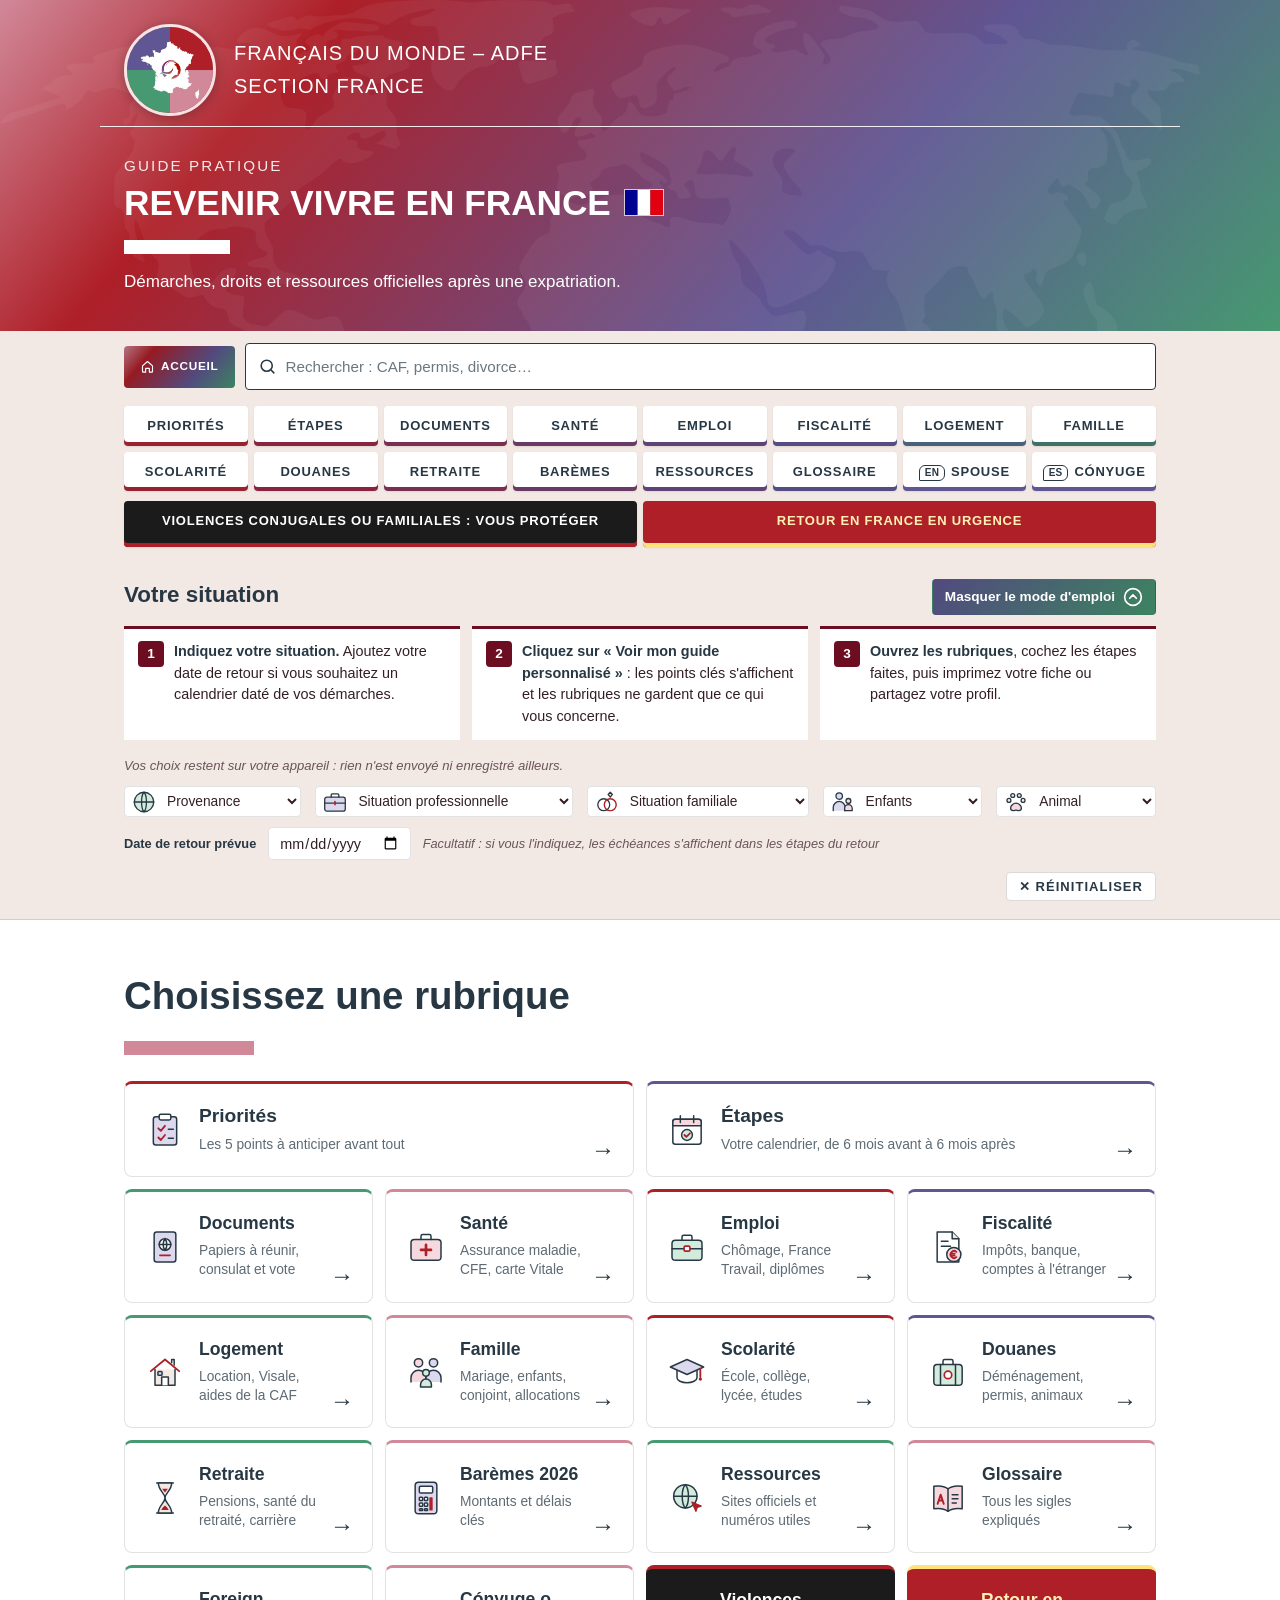
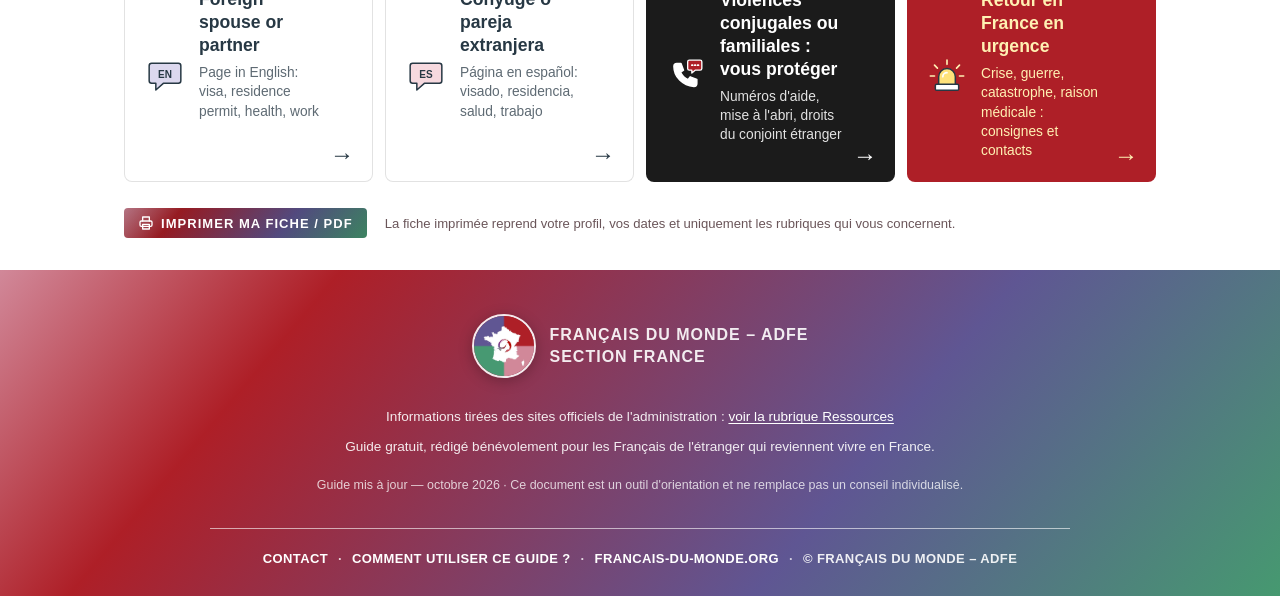
==== index.html @ 0fdf93b3 "Rubrique Violences renommée « Violences conjugales ou familiales : vous protéger » Titre, carte de l" ====
<!DOCTYPE html>
<html lang="fr">
<head>
<meta charset="UTF-8">
<meta name="viewport" content="width=device-width, initial-scale=1.0">
<link rel="alternate" hreflang="en" href="conjoint-en.html">
<link rel="alternate" hreflang="es" href="conjoint-es.html">
<title>Revenir vivre en France — Guide pratique | ADFE</title>
<meta name="description" content="Guide gratuit de la Section France de Français du monde – ADFE : démarches, droits et ressources officielles pour revenir vivre en France après une expatriation.">
<!-- Icône d'onglet et aperçu du lien quand on le partage (messagerie, e-mail, réseaux) -->
<link rel="icon" type="image/png" href="assets/logo-section-france.png">
<link rel="apple-touch-icon" href="assets/logo-section-france.png">
<meta property="og:type" content="website">
<meta property="og:locale" content="fr_FR">
<meta property="og:site_name" content="Français du monde – ADFE · Section France">
<meta property="og:title" content="Revenir vivre en France — Guide pratique">
<meta property="og:description" content="Guide gratuit de la Section France de Français du monde – ADFE : démarches, droits et ressources officielles pour revenir vivre en France après une expatriation.">
<meta property="og:url" content="https://wcg80.github.io/adfe-guichet-retour-france/">
<meta property="og:image" content="https://wcg80.github.io/adfe-guichet-retour-france/assets/logo-section-france.png">
<meta property="og:image:width" content="315">
<meta property="og:image:height" content="314">
<meta property="og:image:alt" content="Logo de la Section France de Français du monde – ADFE">
<meta name="twitter:card" content="summary">
<!-- Police : même déclaration que francais-du-monde.org (Montserrat, sans-serif) et, comme le site,
     sans chargement de webfont — le guide s'affiche donc avec la même police que le site sur chaque appareil -->
<style>
:root {
  /* Charte Français du monde – ADFE (francais-du-monde.org) */
  --violet:      #5F5693;
  --violet-fonce:#403A6B;
  --violet-clair:#ECEAF4;
  --rouge:       #AE1F27;
  --rouge-fonce: #6D0D22;
  --rouge-clair: #FBF1F2;
  --teal:        #469970;
  --teal-fonce:  #2F7553;
  --teal-clair:  #E9F4EE;
  --cramoisi:    #AE1F27;
  --rose:        #D18899;
  --bordeaux:    #6D0D22;
  --rose-fonce:  #A84D63;
  --noir:        #1B1B1B;
  --jaune:       #FFE27A;
  --jaune-texte: #FFF1B3;
  --ardoise:     #273844;
  --texte:       #331F23;
  --texte-doux:  #6A5559;
  --fond:        #F2E8E4;
  --blanc:       #FFFFFF;
  --filet:       #DCCAC4;
  --degrade:     linear-gradient(130deg, #D18899 0%, #AE1F27 22%, #5F5693 66%, #469970 100%);
}

*, *::before, *::after { box-sizing: border-box; margin: 0; padding: 0; }
html { scroll-behavior: smooth; }
body {
  font-family: 'Montserrat', sans-serif;
  font-size: 17px;
  line-height: 1.65;
  color: var(--texte);
  background: var(--fond);
}


/* ── SKIP LINK ACCESSIBILITÉ ── */
.skip-link {
  position: absolute;
  top: -100px;
  left: 0;
  background: var(--rouge);
  color: var(--blanc);
  padding: 10px 18px;
  font-family: 'Montserrat', sans-serif;
  font-size: .85rem;
  font-weight: 600;
  letter-spacing: .06em;
  text-transform: uppercase;
  text-decoration: none;
  z-index: 9999;
  transition: top .15s;
}
.skip-link:focus {
  top: 0;
  outline: 3px solid var(--blanc);
  outline-offset: 2px;
}

/* ── BARRE TRICOLORE ── */
.barre-top {
  height: 5px;
  background: linear-gradient(90deg,
    var(--cramoisi) 0% 33%,
    var(--blanc) 33% 66%,
    var(--violet) 66% 100%);
}

/* ── EN-TÊTE ── */
header {
  background: linear-gradient(135deg, var(--rouge-fonce) 0%, var(--rouge) 40%, var(--violet) 100%);
  position: relative;
  overflow: hidden;
}
.header-inner {
  position: relative;
  z-index: 1;
  max-width: 940px;
  margin: 0 auto;
  padding: 48px 40px 44px;
  display: grid;
  grid-template-columns: 110px 1fr;
  gap: 28px;
  align-items: center;
}
.header-logo {
  width: 100px;
  height: 100px;
  border-radius: 50%;
  object-fit: cover;
  border: 3px solid rgba(255,255,255,.3);
  flex-shrink: 0;
}
.header-text {
  display: flex;
  flex-direction: column;
  gap: 6px;
}
.header-label {
  font-family: 'Montserrat', sans-serif;
  font-size: .75rem;
  font-weight: 500;
  letter-spacing: .22em;
  text-transform: uppercase;
  color: rgba(255,255,255,.6);
}
header h1 {
  font-family: 'Montserrat', sans-serif;
  font-size: clamp(2.4rem, 5.5vw, 4rem);
  font-weight: 700;
  line-height: 1.05;
  text-transform: uppercase;
  letter-spacing: .02em;
  color: var(--blanc);
}
header h1 em {
  font-style: normal;
  color: rgba(255,255,255,.55);
  display: block;
  font-size: .55em;
  font-weight: 400;
  letter-spacing: .06em;
  margin-bottom: 4px;
}
header p {
  font-size: 1rem;
  color: rgba(255,255,255,.75);
  max-width: 520px;
  font-weight: 300;
  border-left: 3px solid rgba(255,255,255,.3);
  padding-left: 14px;
  margin-top: 6px;
}

/* ── NAV DESKTOP ── */
.sommaire-wrap {
  background: var(--violet);
  position: sticky;
  top: 0;
  z-index: 200;
  border-bottom: 3px solid var(--rouge);
}
.nav-inner {
  max-width: 940px;
  margin: 0 auto;
  padding: 0 40px;
  display: flex;
  align-items: center;
  justify-content: space-between;
}
.sommaire {
  display: flex;
  overflow-x: auto;
}
.sommaire a {
  display: inline-block;
  font-family: 'Montserrat', sans-serif;
  font-size: .72rem;
  font-weight: 500;
  letter-spacing: .08em;
  text-transform: uppercase;
  color: rgba(255,255,255,.65);
  text-decoration: none;
  padding: 13px 10px;
  border-bottom: 2px solid transparent;
  white-space: nowrap;
  transition: color .15s, border-color .15s;
}
.sommaire a:hover { color: var(--blanc); border-bottom-color: var(--rouge); }

/* ── BURGER ── */
.burger {
  display: none;
  background: none; border: none; cursor: pointer;
  color: var(--blanc); font-size: 1.4rem; padding: 13px 0;
}
.burger[aria-expanded="true"] .icon-open  { display: none; }
.burger[aria-expanded="false"] .icon-close { display: none; }
.burger:focus-visible { outline: 3px solid var(--blanc); outline-offset: 2px; }
.mobile-menu { display: none; background: var(--violet-fonce); }
.mobile-menu.open { display: block; }
body.menu-open { overflow: hidden; position: fixed; width: 100%; }
.mobile-menu a {
  display: block; padding: 12px 20px;
  font-family: 'Montserrat', sans-serif;
  font-size: .88rem; font-weight: 500; letter-spacing: .06em; text-transform: uppercase;
  color: rgba(255,255,255,.8); text-decoration: none;
  border-bottom: 1px solid rgba(255,255,255,.07);
}
.mobile-menu a:hover { color: var(--blanc); background: rgba(70,153,112,.25); }

/* ── MAIN ── */
main { max-width: 940px; margin: 0 auto; padding: 52px 40px 100px; }

/* ── SECTION ── */
.section {
  margin-bottom: 56px;
  padding-bottom: 52px;
  border-bottom: 1px solid var(--filet);
}
.section:last-child { border-bottom: none; }

.section-header {
  display: grid;
  grid-template-columns: 52px 1fr;
  gap: 16px;
  align-items: start;
  margin-bottom: 24px;
  padding-bottom: 16px;
  border-bottom: 1px solid var(--filet);
}
/* ── SECTIONS REPLIABLES (bouton injecté en JS) ── */
.section-header.repliable { grid-template-columns: 52px 1fr auto; cursor: pointer; }
.section-toggle {
  background: none; border: 1px solid var(--filet); color: var(--violet);
  width: 32px; height: 32px; border-radius: 50%; cursor: pointer;
  font-size: 1rem; line-height: 1; align-self: center;
  transition: transform .2s ease;
}
.section-toggle:hover { border-color: var(--violet); }
.section-toggle:focus-visible { outline: 2px solid var(--violet); outline-offset: 2px; }
.section.replie .section-toggle { transform: rotate(-90deg); }
.section.replie > :not(.section-header) { display: none; }
.section.replie { margin-bottom: 0; padding-bottom: 8px; }
.section.replie .section-header { margin-bottom: 8px; border-bottom: none; }
.sections-outils {
  display: flex; justify-content: flex-end; gap: 10px; margin-bottom: 24px;
}
.sections-outils button {
  font-family: 'Montserrat', sans-serif; font-size: .75rem; letter-spacing: .06em;
  text-transform: uppercase; background: none; cursor: pointer;
  border: 1px solid var(--filet); color: var(--texte-doux); padding: 6px 12px;
}
.sections-outils button:hover { border-color: var(--violet); color: var(--violet); }
@media (prefers-reduced-motion: reduce) { .section-toggle { transition: none; } }

.section-num {
  font-family: 'Montserrat', sans-serif;
  font-size: 2.2rem;
  font-weight: 700;
  color: var(--rouge);
  line-height: 1;
  padding-top: 2px;
}
.section h2 {
  font-family: 'Montserrat', sans-serif;
  font-size: 1.6rem;
  font-weight: 600;
  color: var(--violet);
  text-transform: uppercase;
  letter-spacing: .03em;
  line-height: 1.15;
}
.section-label {
  font-family: 'Montserrat', sans-serif;
  font-size: .65rem;
  font-weight: 500;
  letter-spacing: .18em;
  text-transform: uppercase;
  color: var(--rouge);
  display: block;
  margin-bottom: 3px;
}

/* ── TEXTE ── */
p { margin-bottom: 12px; }
ul, ol { padding-left: 22px; margin-bottom: 14px; }
li { margin-bottom: 5px; }
strong { font-weight: 700; color: var(--violet); }

/* ── ACCORDÉONS ── */
details {
  margin: 12px 0;
  border-left: 3px solid var(--filet);
  background: var(--blanc);
}
details[data-type="important"] { border-left-color: var(--cramoisi); background: #FDF5F6; }
details[data-type="info"]      { border-left-color: var(--violet);     background: var(--violet-clair); }
details[data-type="special"]   { border-left-color: #B8930F;           background: #FFFBEC; }

details > summary {
  list-style: none;
  display: flex; align-items: center; justify-content: space-between;
  padding: 13px 16px; cursor: pointer; gap: 12px; user-select: none;
}
details > summary::-webkit-details-marker { display: none; }
details > summary:focus-visible { outline: 2px solid var(--teal); outline-offset: -2px; }

.sum-title {
  font-family: 'Montserrat', sans-serif;
  font-size: 1rem;
  font-weight: 600;
  color: var(--violet);
  text-transform: uppercase;
  letter-spacing: .03em;
}
details[data-type="special"] .sum-title { color: #7A5C00; }

.sum-icon {
  flex-shrink: 0; width: 22px; height: 22px;
  border: 1px solid var(--filet); border-radius: 50%;
  display: flex; align-items: center; justify-content: center;
  font-size: .75rem; color: var(--texte-doux);
  transition: transform .2s, background .15s, border-color .15s;
}
details[open] > summary .sum-icon {
  transform: rotate(180deg);
  background: var(--rouge); color: var(--blanc); border-color: var(--rouge);
}
.detail-body { padding: 4px 16px 16px; }
.detail-body p:last-child { margin-bottom: 0; }

/* ── ÉTAPES ── */
.etapes { list-style: none; padding: 0; }
.etapes li {
  display: grid; grid-template-columns: 44px 1fr;
  gap: 14px; margin-bottom: 18px; align-items: start;
}
.etapes .num {
  font-family: 'Montserrat', sans-serif;
  font-size: 1.5rem; font-weight: 700; color: var(--blanc);
  background: var(--rouge);
  width: 36px; height: 36px;
  display: flex; align-items: center; justify-content: center;
  flex-shrink: 0;
}
.etapes .label {
  font-family: 'Montserrat', sans-serif;
  font-size: .95rem; font-weight: 600;
  color: var(--violet); text-transform: uppercase; letter-spacing: .03em;
  display: block; margin-bottom: 2px;
}

/* ── LIENS ── */
.liens { margin-top: 14px; padding-top: 12px; border-top: 1px dashed var(--filet); }
.liens-titre {
  font-family: 'Montserrat', sans-serif;
  font-size: .65rem; text-transform: uppercase; letter-spacing: .12em;
  color: var(--texte-doux); font-weight: 600; margin-bottom: 7px;
}
.liens a {
  display: block; color: var(--teal-fonce); font-size: .88rem;
  margin-bottom: 4px; word-break: break-all;
  text-decoration-color: var(--teal);
}
.liens a:hover { color: var(--rouge); }

/* ── NUMÉROS UTILES ── */
.numeros { list-style: none; padding: 0; margin: 0; font-size: .88rem; }
.numeros li { padding: 6px 0; border-bottom: 1px dotted var(--filet); }
.numeros li:last-child { border-bottom: none; }
.numeros strong { color: var(--violet); }
.numeros .liens-num a, .liens .numeros a { display: inline; word-break: normal; margin: 0; white-space: nowrap; }
.numeros .horaires { display: block; color: var(--texte-doux); font-size: .8rem; }

/* ── BARÈME ── */
.bareme {
  background: var(--blanc);
  border: 1px solid var(--filet);
  border-top: 3px solid var(--rouge);
  padding: 16px 20px; margin: 18px 0; font-size: .88rem;
}
.bareme-titre {
  font-family: 'Montserrat', sans-serif;
  font-weight: 600; color: var(--violet); font-size: .88rem;
  text-transform: uppercase; letter-spacing: .06em; margin-bottom: 10px;
}
.bareme-note {
  font-size: .78rem; color: var(--texte-doux);
  margin-top: 10px; font-style: italic;
  padding-top: 8px; border-top: 1px dashed var(--filet);
}

/* ── NOTE PRUDENCE ── */
.prudence {
  font-size: .82rem; color: var(--texte-doux); font-style: italic;
  border-left: 2px solid var(--violet); padding-left: 12px; margin-top: 12px;
}

/* ── GLOSSAIRE ── */
.glossaire dt {
  font-family: 'Montserrat', sans-serif;
  font-weight: 600; color: var(--violet);
  font-size: .95rem; text-transform: uppercase;
  letter-spacing: .04em; margin-top: 14px;
}
.glossaire dd {
  margin-left: 0; color: var(--texte-doux); font-size: .92rem;
  padding-left: 14px; border-left: 2px solid var(--violet-clair);
  margin-top: 2px;
}

/* ── PIED ── */
footer {
  text-align: center; padding: 28px 20px;
  font-size: .78rem; color: var(--texte-doux);
  border-top: 1px solid var(--filet);
  background: var(--blanc); line-height: 1.9;
}
footer strong { color: var(--violet-fonce); }


/* ── FILTRE PROFIL ── */
.filtre-profil {
  background: var(--blanc);
  border-top: 3px solid var(--rouge);
  border-bottom: 1px solid var(--filet);
  padding: 18px 40px;
}
.filtre-inner {
  max-width: 940px; margin: 0 auto;
  display: grid; grid-template-columns: repeat(auto-fill, minmax(170px, 1fr));
  gap: 10px 14px; align-items: center;
}
.filtre-inner .filtre-label, .filtre-actions { grid-column: 1 / -1; }
.filtre-actions { display: flex; justify-content: flex-end; align-items: center; gap: 12px; }
.filtre-label {
  font-family: 'Montserrat', sans-serif;
  font-size: .72rem; font-weight: 600;
  letter-spacing: .12em; text-transform: uppercase;
  color: var(--texte-doux); white-space: nowrap;
}
.filtre-inner select {
  font-family: 'Montserrat', sans-serif;
  font-size: 1rem; padding: 6px 10px;
  border: 1px solid var(--filet); border-radius: 2px;
  background: var(--fond); color: var(--texte);
  cursor: pointer; flex: 1 1 160px; max-width: 100%;
}
.filtre-inner select:focus-visible { outline: 2px solid var(--violet); }
.filtre-reset {
  font-family: 'Montserrat', sans-serif;
  font-size: .75rem; font-weight: 600;
  letter-spacing: .08em; text-transform: uppercase;
  background: none; border: 1px solid var(--filet);
  color: var(--texte-doux); padding: 6px 12px;
  cursor: pointer; border-radius: 2px;
}
.filtre-reset:hover { border-color: var(--rouge); color: var(--rouge); }
.synthese-partage { margin-top: 10px; display: flex; flex-wrap: wrap; align-items: center; gap: 10px; }
#copier-lien-statut { font-size: .82rem; color: var(--texte-doux); font-style: italic; }

/* ── CALCULATEUR DATES ── */
.date-calc {
  background: var(--violet-clair);
  border: 1px solid var(--filet);
  border-left: 3px solid var(--violet);
  padding: 14px 18px; margin-bottom: 20px;
  display: flex; flex-wrap: wrap; align-items: center; gap: 12px;
}
.date-calc label {
  font-family: 'Montserrat', sans-serif;
  font-size: .8rem; font-weight: 600;
  letter-spacing: .06em; text-transform: uppercase;
  color: var(--violet-fonce); white-space: nowrap;
}
.date-calc input[type="date"] {
  font-family: 'Montserrat', sans-serif;
  font-size: 1rem; padding: 6px 10px;
  border: 1px solid var(--filet); border-radius: 2px;
  background: var(--blanc); color: var(--texte);
}
.date-calc input[type="date"]:focus-visible { outline: 2px solid var(--violet); }
.date-tag {
  font-size: .78rem; color: var(--violet);
  font-style: italic; margin-left: 4px;
  font-weight: 600;
}

/* ── CHECKLIST ── */
/* Checklist : grille 3 colonnes UNIQUEMENT sur la liste des étapes */
#etapes-list li {
  grid-template-columns: 20px 44px 1fr;
  gap: 0 10px;
}
#etapes-list li input[type="checkbox"] {
  accent-color: var(--rouge);
  width: 16px; height: 16px;
  cursor: pointer; margin-top: 3px; justify-self: center;
  grid-column: 1;
}
/* Colonnes fixes : la mise en page tient même si les cases ne sont pas encore injectées */
#etapes-list li .num { grid-column: 2; }
#etapes-list li > span:last-child { grid-column: 3; }
.etapes li.done { opacity: .45; }
.etapes li.done .label { text-decoration: line-through; }

@media (max-width: 700px) {
  .filtre-profil { padding: 14px 16px; }
  .filtre-inner { gap: 10px; }
  .date-calc { flex-direction: column; align-items: flex-start; }

  /* Grille étapes mobile — uniquement la liste avec checkbox */
  #etapes-list li {
    grid-template-columns: 18px 28px 1fr;
    gap: 0 8px;
  }
  #etapes-list li input[type="checkbox"] { margin-top: 6px; }
  #etapes-list li .num { width: 28px; height: 28px; font-size: 1rem; }
}




/* Accordéon mis en avant par le filtre */
details.filtre-ouvert {
  border-left-width: 5px !important;
  box-shadow: 0 2px 8px rgba(0,0,0,.1);
}
/* Accordéon masqué par le filtre */
details[style*="display: none"] { 
  transition: opacity .2s;
}


/* ── PANNEAU SYNTHÈSE PROFIL ── */
.synthese-profil {
  display: none;
  max-width: 940px;
  margin: 0 auto;
  padding: 0 40px;
}
.synthese-profil.actif { display: block; }
.synthese-inner {
  background: var(--blanc);
  border-top: 3px solid var(--violet);
  border-bottom: 1px solid var(--filet);
  padding: 18px 24px 16px;
}
.synthese-titre {
  font-family: 'Montserrat', sans-serif;
  font-size: .75rem;
  font-weight: 700;
  letter-spacing: .14em;
  text-transform: uppercase;
  color: var(--violet);
  margin-bottom: 12px;
  display: flex;
  align-items: center;
  gap: 8px;
}
.synthese-titre::after {
  content: "";
  flex: 1;
  height: 1px;
  background: var(--filet);
}
.synthese-points {
  display: flex;
  flex-wrap: wrap;
  gap: 8px;
}
.synthese-tag {
  display: inline-flex;
  align-items: center;
  gap: 6px;
  background: var(--violet-clair);
  border-left: 3px solid var(--violet);
  padding: 8px 12px;
  font-size: .88rem;
  line-height: 1.4;
  flex: 1 1 280px;
}
.synthese-tag.alerte {
  background: var(--rouge-clair, #FAF0F1);
  border-left-color: var(--rouge);
}
.synthese-tag strong { color: var(--ardoise); }
.synthese-lien {
  margin-top: 10px;
  font-size: .8rem;
  color: var(--texte-doux);
}
.synthese-lien a { color: var(--violet); font-weight: 600; }

@media (max-width: 700px) {
  .synthese-profil { padding: 0 16px; }
  .synthese-tag { flex: 1 1 100%; }
}

@media print {
  /* Éléments d'interface masqués */
  .barre-top, .sommaire-wrap, .filtre-profil,
  .btn-print, .date-calc, footer,
  details > summary .sum-icon,
  nav { display: none !important; }

  /* Synthèse : masquée par défaut, visible si profil actif */
  .synthese-profil { display: none !important; }
  .synthese-profil.actif { display: block !important; }

  header { background: none !important; color: #000 !important; padding: 8px 0; max-width: 100% !important; }
header h1 { color: #000 !important; font-size: 1rem; line-height: 1.3; white-space: normal; max-width: 100%; }
header h1 em { font-size: .75em; }
.header-label { color: #555 !important; }
header p { color: #333 !important; border-left-color: #999; font-size: .85rem; }
.header-logo { display: none; }
.header-inner { display: block !important; width: 100% !important; max-width: none !important; min-width: 100% !important; padding: 8px 0; }
header h1 { color: #000 !important; font-size: 1.2rem; line-height: 1.3; width: 100% !important; display: block !important; white-space: nowrap !important; word-break: normal !important; overflow-wrap: normal !important; }
  main { padding: 0; }
body { font-size: 11pt; background: #fff; color-scheme: light; -webkit-print-color-adjust: exact; print-color-adjust: exact; }

  .section { page-break-inside: avoid; border-bottom: 1px solid #ccc; margin-bottom: 24px; padding-bottom: 20px; }
  /* Sections repliées à l'écran : tout imprimer */
  .section-toggle, .sections-outils { display: none !important; }
  .section.replie > :not(.section-header) { display: revert; }
  .section-num { color: #333 !important; }
  .section h2 { color: #000 !important; font-size: 14pt; }
  .section-label { color: #666 !important; }

  details { border-left-color: #999 !important; background: #fff !important; }
  details[data-type="important"] { border-left-color: #333 !important; }
  /* Afficher le titre du summary (sans chevron) puis le corps —
     les <details> masqués par les filtres JS conservent leur display:none */
  details > summary { display: block; font-weight: 600; padding: 0 0 4px; }
  details > summary .sum-icon { display: none; }
  details .detail-body { display: block !important; }
  .detail-body { padding: 0 0 8px; }

  .etapes .num { background: #333 !important; }
  .liens a { color: #000 !important; text-decoration: underline; }
  .bareme { border-top-color: #333 !important; background: #f5f5f5 !important; }

  a[href]:after { content: " (" attr(href) ")"; font-size: 8pt; color: #555; }
  a[href^="tel:"]:after { content: none; }
}

/* ── IMPRESSION / EXPORT PDF ── */
.btn-print {
  display: inline-flex;
  align-items: center;
  gap: 7px;
  font-family: 'Montserrat', sans-serif;
  font-size: .75rem;
  font-weight: 600;
  letter-spacing: .08em;
  text-transform: uppercase;
  color: var(--violet-fonce);
  background: var(--blanc);
  border: 1px solid var(--violet);
  padding: 7px 14px;
  cursor: pointer;
  border-radius: 2px;
  transition: background .15s, color .15s;
}
.btn-print:hover { background: var(--violet); color: var(--blanc); }

/* ── MOBILE ── */
@media (max-width: 700px) {
  .header-inner { padding: 28px 16px 26px; grid-template-columns: 70px 1fr; gap: 14px; }
  .header-logo { width: 64px; height: 64px; }
  main { padding: 28px 16px 60px; }
  .nav-inner { padding: 0 16px; }
  .sommaire { display: none; }
  .burger { display: block; }
  .section-header { grid-template-columns: 40px 1fr; }
  .section-header.repliable { grid-template-columns: 40px 1fr auto; }
  .section-num { font-size: 1.7rem; }
  .section h2 { font-size: 1.25rem; }
  details > summary { padding: 11px 13px; }
  .detail-body { padding: 4px 13px 13px; }
}

/* ── CHARTE FRANÇAIS DU MONDE – ADFE ── */
body { font-weight: 500; }
.sommaire a { font-size: .66rem; font-weight: 600; letter-spacing: .05em; padding: 13px 8px; color: rgba(255,255,255,.75); }
.sommaire a:hover { border-bottom-color: var(--rose); }
.section-num { color: var(--bordeaux); }
.section-label { color: var(--rouge); }
.section h2 { color: var(--ardoise); font-weight: 700; font-size: 1.35rem; letter-spacing: .02em; }
/* Barre rose sous les titres, comme « À la une » sur le site */
.section h2::after { content: ''; display: block; width: 72px; height: 6px; background: var(--rose); margin-top: 10px; }
.btn-print { background: var(--degrade); color: var(--blanc); border: none; border-radius: 4px; }
.btn-print:hover { background: var(--degrade); color: var(--blanc); filter: brightness(1.08); }
.filtre-reset, .sections-outils button, .filtre-inner select { border-radius: 4px; }
.filtre-profil { border-top: none; }
.filtre-inner select { font-size: .88rem; text-overflow: ellipsis; }
.filtre-inner { grid-template-columns: repeat(auto-fill, minmax(230px, 1fr)); }
/* Points clés : étiquette en ligne avec le texte (Montserrat est plus large) */
.synthese-tag { display: block; }
/* Pied de page en dégradé, comme celui de francais-du-monde.org */
footer { background: var(--degrade); color: rgba(255,255,255,.9); border-top: none; }
footer strong { color: var(--blanc); }
@media screen {
  header h1 { font-size: clamp(1.9rem, 4.4vw, 3rem); letter-spacing: .01em; }
}
@media (max-width: 700px) {
  .section h2 { font-size: 1.1rem; }
  .section h2::after { width: 56px; height: 5px; }
}
@media print {
  .section h2::after { display: none; }
}

/* ── HABILLAGE DU SITE ADFE (option B) — retirer .chrome-site pour l'option A ── */
.bandeau-site { background: var(--degrade); }
/* Carte du monde du bandeau de francais-du-monde.org (copie locale : assets/carte-monde.png), posée sur le dégradé */
@media screen { .bandeau-site { background: url('assets/carte-monde.png') center top / cover no-repeat, var(--degrade); } }
.bandeau-inner {
  max-width: 1080px; margin: 0 auto; padding: 24px 32px 0;
  display: flex; align-items: center; gap: 18px;
  color: var(--blanc); border-bottom: 1.5px solid rgba(255,255,255,.9);
  padding-bottom: 10px; margin-bottom: 22px;
}
.bandeau-site { padding-bottom: 1px; }
.bandeau-inner span { text-transform: uppercase; letter-spacing: 1px; font-size: 17px; }
/* Logo rond de la Section France, posé dans le bandeau */
.logo-section { display: block; width: 72px; height: 72px; border-radius: 50%; border: 3px solid rgba(255,255,255,.85); box-shadow: 0 2px 12px rgba(0,0,0,.25); flex-shrink: 0; }

/* Titre de page, comme « OBJECTIFS » ou « LIENS UTILES » sur le site */
.titre-page { max-width: 940px; margin: 0 auto; padding: 44px 40px 8px; text-align: center; }
.titre-surtitre { display: block; text-transform: uppercase; letter-spacing: .15em; font-size: .75rem; font-weight: 600; color: var(--rouge); }
.titre-page h1 {
  font-size: 2.4rem; font-weight: 700; text-transform: uppercase; letter-spacing: 1px;
  color: var(--ardoise); line-height: 1.2;
  margin: 6px 0 16px; padding-bottom: 18px; border-bottom: 1px solid #C9BCB7;
}
.titre-page p { color: var(--texte); }

/* Sommaire du guide dans un menu hamburger, comme le menu du site */
.sommaire-wrap { background: var(--fond); border-bottom: 1px solid var(--filet); }
/* Les ancres ne passent pas sous la barre du sommaire, qui reste collée en haut */
.section { scroll-margin-top: 64px; }
.sommaire { display: none; }
.burger { display: inline-flex; align-items: center; gap: 10px; color: var(--ardoise); font-size: 1.6rem; padding: 10px 0; }
.burger-label { font-size: .78rem; font-weight: 600; letter-spacing: 1px; text-transform: uppercase; }
.burger:focus-visible { outline: 2px solid var(--violet); }
.mobile-menu { background: var(--blanc); border-top: 1px solid var(--filet); }
.mobile-menu a { color: var(--ardoise); border-bottom: 1px solid var(--filet); }
.mobile-menu a:hover { color: var(--rouge); background: var(--fond); }
@media (min-width: 701px) {
  .mobile-menu.open { display: grid; grid-template-columns: repeat(3, 1fr); max-width: 940px; margin: 0 auto; }
}

/* Pied de page */
.pied-site { padding: 48px 20px 28px; font-size: .85rem; }
.pied-inner { max-width: 940px; margin: 0 auto; display: flex; flex-direction: column; align-items: center; gap: 16px; }

@media (max-width: 700px) {
  .bandeau-inner { padding: 18px 16px 8px; margin-bottom: 16px; }
  .bandeau-inner span { font-size: 14px; }
  .logo-section { width: 54px; height: 54px; }
  .bandeau-inner { gap: 12px; }
  .titre-page { padding: 30px 16px 4px; }
  .titre-page h1 { font-size: 1.7rem; }
}
@media print {
  .chrome-site, .sommaire-wrap { display: none !important; }
  .bandeau-site.chrome-site { display: block !important; background: none; }
  .bandeau-site .bandeau-inner { display: none !important; }
  .titre-page h1 { font-size: 16pt; color: #000; }
}

/* Filtres : pictogramme dans une pastille rose ADFE (dessiné en SVG, sans émoji) */
.filtre-champ { position: relative; }
.filtre-champ select { width: 100%; padding-left: 42px; background: var(--blanc); }
.pastille {
  position: absolute; left: 8px; top: 50%; transform: translateY(-50%);
  width: 26px; height: 26px; border-radius: 50%;
  background: #F4D9DF; color: var(--bordeaux);
  display: flex; align-items: center; justify-content: center; pointer-events: none;
}
.pastille svg { width: 15px; height: 15px; }

/* Bouton Imprimer : pictogramme au trait */
.btn-print svg { width: 16px; height: 16px; }

/* Bouton « Revenir en haut », visible après défilement */
.retour-haut {
  position: fixed; right: 20px; bottom: 20px; z-index: 300;
  width: 46px; height: 46px; border-radius: 50%; border: 2px solid var(--blanc); cursor: pointer;
  background: var(--degrade); color: var(--blanc);
  box-shadow: 0 2px 12px rgba(0,0,0,.25);
  display: flex; align-items: center; justify-content: center;
  opacity: 0; visibility: hidden; transform: translateY(10px);
  transition: opacity .2s ease, transform .2s ease, visibility .2s;
}
.retour-haut.visible { opacity: 1; visibility: visible; transform: none; }
.retour-haut:hover { filter: brightness(1.08); }
.retour-haut:focus-visible { outline: 3px solid var(--violet); outline-offset: 3px; }
.retour-haut svg { width: 22px; height: 22px; }
@media (prefers-reduced-motion: reduce) { .retour-haut { transition: none; } }
@media (max-width: 700px) { .retour-haut { right: 14px; bottom: 14px; width: 42px; height: 42px; } }
@media print { .retour-haut { display: none !important; } }

/* Liens vers les pages conjoint (anglais, espagnol) dans le bandeau — ce ne sont pas des traductions du guide */
.langues { margin-left: auto; display: flex; align-items: center; gap: 6px; }
.bandeau-inner .langues-label { font-size: 13px; text-transform: none; letter-spacing: 0; opacity: .95; margin-right: 2px; }
.langues a {
  color: var(--blanc); text-decoration: none; font-size: 13px; font-weight: 700; letter-spacing: 1px;
  border: 1.5px solid rgba(255,255,255,.8); border-radius: 4px; padding: 3px 9px;
}
.langues a:hover { background: var(--blanc); color: var(--bordeaux); }
.langues strong {
  font-size: 13px; font-weight: 700; letter-spacing: 1px; border-radius: 4px; padding: 3px 9px;
  border: 1.5px solid var(--blanc); background: var(--blanc); color: var(--bordeaux);
}
.bandeau-inner { flex-wrap: wrap; }
.bandeau-inner > span { flex: 1 1 0; min-width: 0; }
@media (max-width: 700px) {
  .bandeau-inner > span { flex: 1 1 0; min-width: 0; }
  .langues { margin-left: 0; flex-basis: 100%; }
}
@media print { .langues { display: none; } }

/* ── FICHE PERSONNALISÉE À L'IMPRESSION ── */
.fiche-entete, .fiche-section { display: none; }
.note-impression { font-size: .82rem; color: var(--texte-doux); font-style: italic; margin-top: 8px; }
@media print {
  .fiche-entete { display: block; border: 1.5pt solid #333; padding: 10pt 14pt; margin: 0 0 16pt; font-size: 10pt; page-break-inside: avoid; }
  .fiche-entete h2 { font-size: 13pt; margin-bottom: 4pt; color: #000; text-transform: uppercase; letter-spacing: .5pt; }
  .fiche-entete ul { list-style: none; padding: 0; margin: 6pt 0; }
  .fiche-entete li { margin: 2pt 0; }
  .fiche-entete .fiche-lien { font-size: 8.5pt; color: #333; word-break: break-all; }
  /* Logo et nom de la Section en haut à gauche de la page imprimée, au-dessus de « Guide pratique » */
  .titre-page .fiche-section { display: flex; align-items: center; gap: 6pt; margin: 0 0 10pt; font-size: 8.5pt; font-weight: 600; line-height: 1.3; color: #333; text-align: left; }
  .fiche-section img { width: 34pt; height: 34pt; border-radius: 50%; }
  /* Avertissement en rouge en tête de fiche */
  .fiche-avertissement { color: var(--rouge); font-size: 9.5pt; margin: 6pt 0; }
  .fiche-avertissement strong { color: var(--rouge); }
  .synthese-lien, .synthese-partage, .note-impression { display: none !important; }
  .synthese-profil.actif { border: 1pt solid #999; padding: 8pt; margin-bottom: 16pt; }
  /* Fiche personnalisée : le glossaire, les barèmes, les ressources et le retour en urgence ne sont pas imprimés
     (rubriques générales, retrouvables avec le lien en ligne de l'en-tête) */
  body.fiche-profil #glossaire, body.fiche-profil #bareme, body.fiche-profil #ressources, body.fiche-profil #urgence { display: none !important; }
  body.fiche-profil .hors-fiche { display: none !important; }
  a[href^="#"]:after { content: none; }
  /* Liens internes au guide : l'adresse relative n'a pas de sens sur papier */
  a[href$=".html"]:after { content: none; }
  .fiche-entete { max-width: 940px; margin-left: auto; margin-right: auto; }
}

/* ── RECHERCHE DANS LE GUIDE ── */
.sr-only { position: absolute; width: 1px; height: 1px; padding: 0; margin: -1px; overflow: hidden; clip: rect(0,0,0,0); white-space: nowrap; border: 0; }
.nav-inner { gap: 16px; }
.recherche { position: relative; flex: 0 1 360px; display: flex; align-items: center; }
.recherche-icone { position: absolute; left: 10px; width: 17px; height: 17px; color: var(--texte-doux); pointer-events: none; }
.recherche input {
  width: 100%; font: inherit; font-size: .9rem; color: var(--texte);
  padding: 7px 10px 7px 34px; border: 1px solid var(--filet); border-radius: 4px; background: var(--blanc);
}
.recherche input:focus-visible { outline: 2px solid var(--violet); outline-offset: 1px; }
.recherche-resultats {
  position: absolute; top: calc(100% + 6px); right: 0; width: min(480px, 92vw); max-height: 65vh; overflow-y: auto;
  background: var(--blanc); border: 1px solid var(--filet); border-radius: 4px; box-shadow: 0 6px 24px rgba(0,0,0,.18); z-index: 400;
}
.resultat {
  display: block; width: 100%; text-align: left; background: none; border: none; border-bottom: 1px solid var(--filet);
  padding: 10px 14px; cursor: pointer; font: inherit; color: var(--texte);
}
.resultat:hover, .resultat:focus-visible { background: var(--fond); outline: none; }
.res-rubrique { display: block; font-size: .68rem; text-transform: uppercase; letter-spacing: .1em; color: var(--rouge); font-weight: 600; }
.res-titre { display: block; font-weight: 700; color: var(--ardoise); font-size: .92rem; }
.res-extrait { display: block; font-size: .82rem; color: var(--texte-doux); margin-top: 2px; }
.res-extrait mark, .res-titre mark { background: #F4D9DF; color: var(--bordeaux); padding: 0 1px; }
.res-vide { padding: 12px 14px; font-size: .88rem; color: var(--texte-doux); }
.res-vide button { font: inherit; color: var(--teal-fonce); background: none; border: none; text-decoration: underline; cursor: pointer; padding: 0; }
/* Élément trouvé : brève mise en évidence */
.cible-recherche { outline: 3px solid var(--rose); outline-offset: 4px; transition: outline-color 1.5s ease; }
@media (prefers-reduced-motion: reduce) { .cible-recherche { transition: none; } }
@media (max-width: 700px) {
  .burger-label { display: none; }
  .recherche { flex: 1 1 auto; }
  .recherche-resultats { right: 0; width: calc(100vw - 32px); }
}
@media print { .recherche { display: none !important; } }

/* ── SOMMAIRE TOUJOURS VISIBLE ── */
.burger, .mobile-menu { display: none !important; }
.sommaire-wrap { position: sticky; top: 0; z-index: 200; background: var(--fond); border-bottom: 1px solid var(--filet); box-shadow: 0 2px 8px rgba(0,0,0,.06); }
.nav-inner { max-width: 1080px; padding: 8px 24px; display: flex; align-items: center; gap: 14px; }
.sommaire { display: flex !important; flex: 1 1 auto; min-width: 0; flex-wrap: wrap; gap: 6px; overflow: visible; }
.sommaire a {
  display: inline-block; white-space: nowrap; text-decoration: none;
  font-size: .7rem; font-weight: 700; letter-spacing: .04em; text-transform: uppercase;
  color: var(--ardoise); background: var(--blanc); border: 1px solid var(--filet); border-radius: 999px; padding: 5px 11px;
}
.sommaire a:hover { color: var(--bordeaux); border-color: var(--rose); }
.sommaire a.actif { color: var(--blanc); background: var(--bordeaux); border-color: var(--bordeaux); }
.sommaire a:focus-visible { outline: 2px solid var(--violet); outline-offset: 2px; }
.recherche { flex: 0 0 260px; }
.section { scroll-margin-top: 120px; }
@media (max-width: 700px) {
  .nav-inner { flex-wrap: wrap; padding: 8px 16px; gap: 8px; }
  .recherche { order: -1; flex: 1 1 100%; }
  /* Sur mobile : une seule rangée de liens qu'on fait défiler du doigt */
  .sommaire { flex: 1 1 100%; flex-wrap: nowrap; overflow-x: auto; scrollbar-width: none; padding-bottom: 2px; }
  .sommaire::-webkit-scrollbar { display: none; }
  .section { scroll-margin-top: 112px; }
}
@media print { .sommaire-wrap { display: none !important; } }

/* ── ALIGNEMENT : une seule largeur et les mêmes marges pour tous les blocs ── */
:root {
  --largeur: 1080px;
  --gouttiere: 24px;
  /* Dégradé du bandeau, assombri pour garder un texte blanc lisible */
  --degrade-fonce: linear-gradient(130deg, #8E1A21 0%, #4E4680 55%, #2F7553 100%);
}
.bandeau-inner, .titre-page, .nav-inner, .filtre-inner, .synthese-profil, main, .pied-inner {
  max-width: var(--largeur); margin-left: auto; margin-right: auto;
  padding-left: var(--gouttiere); padding-right: var(--gouttiere); box-sizing: border-box;
}
.filtre-profil { padding-left: 0; padding-right: 0; }
footer { padding-left: 0; padding-right: 0; }
main { padding-top: 40px; }

/* Sommaire : 2 rangées régulières de 7 étiquettes, recherche à droite */
.nav-inner { display: grid; grid-template-columns: minmax(0, 1fr) 280px; gap: 10px 18px; align-items: center; padding-top: 10px; padding-bottom: 10px; }
.sommaire { display: grid !important; grid-template-columns: repeat(7, minmax(0, 1fr)); gap: 6px; }
.sommaire a {
  text-align: center; overflow: hidden; text-overflow: ellipsis; padding: 7px 4px;
  color: var(--blanc); border: 1.5px solid transparent;
  background: var(--degrade-fonce); background-attachment: fixed;
}
.sommaire a:hover { color: var(--blanc); border-color: transparent; filter: brightness(1.18); }
.sommaire a.actif { background: var(--blanc); color: var(--bordeaux); border-color: var(--bordeaux); filter: none; }
.recherche { width: 100%; }

/* Filtres : les 5 menus sur une ligne en grand écran */
.filtre-champ select { padding-left: 38px; font-size: .86rem; }
.pastille { left: 7px; width: 24px; height: 24px; }
.filtre-inner { grid-template-columns: repeat(auto-fill, minmax(190px, 1fr)); }

/* Boutons secondaires aux couleurs de la charte */
.filtre-reset, .sections-outils button {
  background: var(--blanc); color: var(--bordeaux); border: 1.5px solid var(--bordeaux); border-radius: 4px;
}
.filtre-reset:hover, .sections-outils button:hover { background: var(--degrade-fonce); color: var(--blanc); border-color: transparent; }

/* Tablette : recherche au-dessus, étiquettes en grille souple */
@media (max-width: 1000px) {
  .nav-inner { grid-template-columns: 1fr; }
  .recherche { order: -1; }
  .sommaire { grid-template-columns: repeat(auto-fill, minmax(112px, 1fr)); }
  /* Filtres en 3 + 2, qui occupent toute la largeur */
  .filtre-inner { grid-template-columns: repeat(6, minmax(0, 1fr)); }
  .filtre-champ { grid-column: span 2; }
  .filtre-champ:nth-of-type(4), .filtre-champ:nth-of-type(5) { grid-column: span 3; }
}
/* Mobile : marges réduites, une rangée d'étiquettes qui défile du doigt */
@media (max-width: 700px) {
  :root { --gouttiere: 16px; }
  .filtre-profil { padding-left: 0; padding-right: 0; }
  .sommaire { display: flex !important; }
  .sommaire a { flex: 0 0 auto; padding: 6px 11px; }
  .filtre-inner { grid-template-columns: 1fr; }
  .filtre-champ, .filtre-champ:nth-of-type(4), .filtre-champ:nth-of-type(5) { grid-column: auto; }
}
@media print { .sommaire a { background: none; } }

/* ── ACCUEIL EN TUILES, PUIS UNE RUBRIQUE À LA FOIS ── */
@media screen {
  body.vue-accueil main > .section, body.vue-accueil .nav-rubriques { display: none; }
  body.vue-rubrique .accueil-tuiles, body.vue-rubrique .filtre-profil, body.vue-rubrique .synthese-profil { display: none !important; }
  body.vue-rubrique main > .section:not(.courante) { display: none; }
  .sections-outils, body.vue-rubrique .section-toggle { display: none !important; }
  body.vue-rubrique .section-header.repliable { cursor: default; }
}
.tuiles-titre { font-size: .8rem; text-transform: uppercase; letter-spacing: .14em; color: var(--texte-doux); font-weight: 700; margin: 4px 0 14px; }
.tuiles { display: grid; grid-template-columns: repeat(4, minmax(0, 1fr)); gap: 12px; margin-bottom: 32px; }
.tuile {
  display: flex; flex-direction: column; gap: 6px; min-height: 124px; padding: 18px 18px 16px; border-radius: 8px;
  text-decoration: none; color: var(--blanc);
  /* Un seul dégradé pour toute la grille, comme une mosaïque découpée dans le bandeau */
  background: var(--degrade-fonce); background-attachment: fixed;
  transition: transform .15s ease, box-shadow .15s ease;
}
.tuile:hover { transform: translateY(-2px); box-shadow: 0 8px 20px rgba(0,0,0,.18); }
.tuile:focus-visible { outline: 3px solid var(--violet); outline-offset: 3px; }
.tuile-icone svg { width: 28px; height: 28px; }
.tuile-titre { font-weight: 700; text-transform: uppercase; letter-spacing: .04em; font-size: .95rem; }
.tuile-desc { font-size: .82rem; font-weight: 500; color: rgba(255,255,255,.9); line-height: 1.4; }
.tuile.vedette { grid-column: span 2; min-height: 136px; }
.tuile.vedette .tuile-titre { font-size: 1.1rem; }
@media (prefers-reduced-motion: reduce) { .tuile { transition: none; } .tuile:hover { transform: none; } }

/* Lien Accueil dans la barre collée */
.nav-inner { grid-template-columns: auto minmax(0, 1fr) 240px; gap: 10px 14px; }
.sommaire a { font-size: .66rem; letter-spacing: .02em; padding-left: 3px; padding-right: 3px; }
.lien-accueil {
  display: inline-flex; align-items: center; gap: 6px; align-self: center; white-space: nowrap; text-decoration: none;
  font-size: .72rem; font-weight: 700; letter-spacing: .04em; text-transform: uppercase;
  color: var(--bordeaux); background: var(--blanc); border: 1.5px solid var(--bordeaux); border-radius: 999px; padding: 7px 12px;
}
.lien-accueil svg { width: 15px; height: 15px; }
.lien-accueil.actif, .lien-accueil:hover { color: var(--blanc); background: var(--degrade-fonce); border-color: transparent; }

/* Précédente / suivante en bas de chaque rubrique */
.nav-rubriques { display: grid; grid-template-columns: auto 1fr 1fr; gap: 10px; margin: 8px 0 24px; }
.nav-rubriques a {
  text-decoration: none; font-size: .78rem; font-weight: 700; letter-spacing: .04em; text-transform: uppercase;
  border-radius: 4px; padding: 11px 14px; border: 1.5px solid var(--bordeaux); color: var(--bordeaux); background: var(--blanc);
}
.nav-rubriques .nav-suiv { text-align: right; color: var(--blanc); background: var(--degrade-fonce); border-color: transparent; }
.nav-rubriques a:hover { filter: brightness(1.1); }

@media (max-width: 1000px) {
  .tuiles { grid-template-columns: repeat(2, minmax(0, 1fr)); }
  .tuile.vedette { grid-column: span 1; }
  .nav-inner { grid-template-columns: auto minmax(0, 1fr); }
  .recherche { grid-column: 1 / -1; }
  /* Tablette et mobile : une seule rangée d'étiquettes qui défile, pour une barre basse */
  .sommaire { display: flex !important; flex-wrap: nowrap; overflow-x: auto; scrollbar-width: none; }
  .sommaire::-webkit-scrollbar { display: none; }
  .sommaire a { flex: 0 0 auto; padding: 6px 11px; font-size: .68rem; }
}
@media (max-width: 700px) {
  .tuiles { gap: 8px; }
  .tuile, .tuile.vedette { min-height: 92px; padding: 12px; }
  .tuile-desc { display: none; }
  .tuile-titre, .tuile.vedette .tuile-titre { font-size: .82rem; }
  .lien-accueil span { display: none; }
  .lien-accueil { padding: 6px 9px; }
  .nav-inner .lien-accueil { flex: 0 0 auto; }
  .nav-inner .sommaire { flex: 1 1 0; min-width: 0; }
  .nav-rubriques { grid-template-columns: 1fr 1fr; }
  .nav-rubriques .nav-accueil { grid-column: 1 / -1; text-align: center; }
}
@media print { .accueil-tuiles, .nav-rubriques, .lien-accueil { display: none !important; } }

/* Rappel du profil en haut d'une rubrique, et liens des points clés */
.rappel-profil { display: none; }
@media screen {
  body.vue-rubrique .rappel-profil {
    display: flex; flex-wrap: wrap; justify-content: space-between; align-items: center; gap: 6px 16px;
    background: var(--blanc); border: 1px solid var(--filet); border-left: 3px solid var(--bordeaux); border-radius: 4px;
    padding: 9px 14px; margin-bottom: 24px; font-size: .88rem;
  }
}
.rappel-profil strong { color: var(--bordeaux); }
.rappel-profil a, .synthese-voir { color: var(--bordeaux); font-weight: 700; font-size: .8rem; text-transform: uppercase; letter-spacing: .04em; white-space: nowrap; }
.synthese-voir { display: inline-block; margin-top: 4px; font-size: .74rem; }
@media print { .rappel-profil, .synthese-voir { display: none !important; } }

/* ── COULEURS : cartes blanches, accents bordeaux (le dégradé reste réservé au bandeau et au pied de page) ── */
.sommaire a { background: var(--blanc); color: var(--bordeaux); border: 1.5px solid var(--bordeaux); background-attachment: scroll; }
.sommaire a:hover { background: #FBF1F2; color: var(--bordeaux); border-color: var(--bordeaux); filter: none; }
.sommaire a.actif { background: var(--bordeaux); color: var(--blanc); border-color: var(--bordeaux); }
.lien-accueil.actif, .lien-accueil:hover { background: var(--bordeaux); color: var(--blanc); border-color: var(--bordeaux); }
.filtre-reset:hover, .sections-outils button:hover { background: var(--bordeaux); color: var(--blanc); border-color: var(--bordeaux); }
.btn-print { background: var(--bordeaux); }
.btn-print:hover { background: var(--rouge-fonce); filter: none; }
.nav-rubriques .nav-suiv { background: var(--bordeaux); color: var(--blanc); border-color: var(--bordeaux); }

.tuile {
  background: var(--blanc); color: var(--texte); background-attachment: scroll;
  border-top: 3px solid var(--rouge); box-shadow: 0 1px 4px rgba(0,0,0,.08);
}
/* Liseré coloré qui reprend tour à tour les couleurs du bandeau */
.tuiles .tuile:nth-child(4n+2) { border-top-color: var(--violet); }
.tuiles .tuile:nth-child(4n+3) { border-top-color: var(--teal); }
.tuiles .tuile:nth-child(4n+4) { border-top-color: var(--rose); }
.tuile:hover { box-shadow: 0 8px 20px rgba(0,0,0,.12); }
.tuile-icone {
  width: 40px; height: 40px; border-radius: 50%; background: #F4D9DF; color: var(--bordeaux);
  display: inline-flex; align-items: center; justify-content: center;
}
.tuile-icone svg { width: 22px; height: 22px; }
.tuile-titre { color: var(--ardoise); }
.tuile-desc { color: var(--texte-doux); }
@media (max-width: 700px) {
  .tuile-icone { width: 32px; height: 32px; }
  .tuile-icone svg { width: 18px; height: 18px; }
}

/* ── STYLE DU SITE FRANCAIS-DU-MONDE.ORG : à plat, coins droits, ardoise, beige, barre rose sous les titres ── */
@media screen {
  /* Gris clair du site à la place du sable : fond de page gris très clair, filets gris neutres */
  /* Pictogrammes des filtres : chaque pastille prend une teinte du dégradé du bandeau, du rouge au vert ; icône blanche */
  .pastille { color: var(--blanc); }
  .filtre-champ:nth-of-type(1) .pastille { background: #9A2230; }
  .filtre-champ:nth-of-type(2) .pastille { background: #7E2E4E; }
  .filtre-champ:nth-of-type(3) .pastille { background: #66406E; }
  .filtre-champ:nth-of-type(4) .pastille { background: #4F5185; }
  .filtre-champ:nth-of-type(5) .pastille { background: #3E7066; }
  /* Comme sur leur site : page blanche ; le sable seulement en un bloc (les tuiles de l'accueil, comme « À la une ») */
  body { background: var(--blanc); }
  /* Bloc du titre en sable, sur toute la largeur */
  /* Titre dans le bandeau dégradé, comme le titre d'accueil de francais-du-monde.org */
  .bandeau-site .titre-page { background: none; text-align: left; padding-top: 4px; padding-bottom: 34px; }
  .bandeau-site .titre-surtitre { color: var(--blanc); opacity: .9; }
  .bandeau-site .titre-page h1 { color: var(--blanc); border-bottom: 0; padding-bottom: 0; margin: 4px 0 0; }
  .bandeau-site .titre-page h1::after { content: ''; display: block; width: 106px; height: 14px; background: var(--blanc); margin-top: 16px; }
  .bandeau-site .titre-page p { color: var(--blanc); margin-top: 14px; }
  .bandeau-site .drapeau { box-shadow: 0 0 0 1px rgba(255,255,255,.7); }
  /* Titre plus compact et surtitre plus lisible, en proportion avec le titre */
  .titre-surtitre { font-size: .95rem; letter-spacing: .14em; }
  .titre-page h1 { margin: 4px 0 10px; padding-bottom: 12px; }
  .titre-page p { margin: 0; }
  .titre-page h1 { border-bottom-color: #DCCAC4; }
  /* Accueil : le bloc sable des tuiles colle au bloc des filtres, sans bande blanche */
  body.vue-accueil main { padding-top: 0; padding-bottom: 0; }
  /* Bloc des filtres en sable, dans la continuité de la barre du sommaire ; menus en blanc */
  .filtre-profil { background: #F2E8E4; border-bottom-color: #DCCAC4; }
  /* « Votre situation » en vrai titre, comme les titres du site */
  .filtre-profil .filtre-label { font-size: 1.3rem; font-weight: 600; text-transform: none; letter-spacing: 0; color: var(--ardoise); margin-bottom: 2px; }
  .filtre-inner select, .filtre-champ select { background: var(--blanc); }
  .filtre-profil .filtre-reset { background: var(--blanc); border: 1px solid #DADADA; }
  .filtre-profil .filtre-reset:hover { background: #E2E2E2; }
  /* Boutons des rubriques : le dégradé du bandeau, d'un seul tenant sur toute la barre
     (légèrement assombri pour que le texte blanc reste lisible) */
  /* Boutons des rubriques : blancs, avec dessous un trait d'une teinte du dégradé (du rouge au vert sur chaque rangée) ;
     au survol et pour la rubrique ouverte, le bouton se remplit de sa teinte */
  .nav-inner .sommaire a { --c: #9A2230; color: var(--ardoise); background: var(--blanc); box-shadow: inset 0 -4px 0 var(--c), 0 1px 2px rgba(0,0,0,.08); }
  .nav-inner .sommaire a:nth-child(7n+2) { --c: #8A2340; }
  .nav-inner .sommaire a:nth-child(7n+3) { --c: #7A2E52; }
  .nav-inner .sommaire a:nth-child(7n+4) { --c: #66406E; }
  .nav-inner .sommaire a:nth-child(7n+5) { --c: #574A7E; }
  .nav-inner .sommaire a:nth-child(7n+6) { --c: #4F5185; }
  .nav-inner .sommaire a:nth-child(7n+7) { --c: #3E7066; }
  .nav-inner .sommaire a:hover, .nav-inner .sommaire a.actif { color: var(--blanc); background: var(--c); box-shadow: none; }
  /* Bloc « Choisissez une rubrique » sur fond blanc ; cartes bordées d'un filet gris */
  .accueil-tuiles { padding-top: 36px; padding-bottom: 8px; }
  .accueil-tuiles .tuiles .tuile:nth-child(n) { border-left: 1px solid #E2E2E2; border-right: 1px solid #E2E2E2; border-bottom: 1px solid #E2E2E2; }
  .accueil-tuiles .tuiles .tuile:nth-child(n):hover, .accueil-tuiles .tuiles .tuile:nth-child(n):focus-visible { background: #F2E8E4; box-shadow: none; }
  @media (prefers-reduced-motion: no-preference) { .accueil-tuiles .tuiles .tuile { transition: background-color .15s ease; } }
  details, details[data-type] { border: 1px solid #EAEAEA; border-left-width: 3px; }
  details:not([data-type="important"]) { border-left-color: #EAEAEA; }
  .rappel-profil { border-color: #EAEAEA; }
  :root { --fond: #FFFFFF; --filet: #E2E2E2; --beige-teinte: #EFEFEF; --beige-plein: #E2E2E2; --gris-bouton: #8A9399; }
  /* Barre du sommaire : blanche ; Accueil + recherche en haut, rubriques dessous */
  .sommaire-wrap { background: #F2E8E4; border-bottom: 0; box-shadow: none; }
  .nav-inner { grid-template-columns: auto minmax(0, 1fr); gap: 16px 10px; padding-top: 12px; padding-bottom: 12px; }
  .lien-accueil { grid-row: 1; grid-column: 1; }
  .recherche { grid-row: 1; grid-column: 2; }
  .sommaire { grid-row: 2; grid-column: 1 / -1; gap: 6px; }
  .sommaire a {
    font-size: .72rem; font-weight: 600; letter-spacing: .06em; padding: 9px 4px; border-radius: 4px; border: 0;
    background: var(--beige-teinte); color: var(--ardoise);
  }
  .sommaire a:hover { background: var(--beige-plein); color: var(--ardoise); }
  .sommaire a.actif { background: var(--ardoise); color: var(--blanc); }
  .lien-accueil {
    font-size: .74rem; font-weight: 600; letter-spacing: .06em; padding: 0 16px; min-height: 42px;
    border-radius: 4px; border: 0; background: var(--ardoise); color: var(--blanc);
  }
  .lien-accueil:hover, .lien-accueil.actif { background: #1B2730; color: var(--blanc); }
  .recherche input {
    min-height: 42px; font-size: .95rem; padding: 10px 12px 10px 40px;
    border: 1.5px solid var(--ardoise); border-radius: 4px; background: var(--blanc);
  }
  .recherche input::placeholder { color: #6B7780; opacity: 1; }
  .recherche input:focus-visible { outline: 3px solid var(--rose); outline-offset: 0; }
  .recherche-icone { left: 13px; width: 19px; height: 19px; color: var(--ardoise); }

  /* Titre de l'accueil comme « À la une » */
  .tuiles-titre {
    font-size: 2rem; font-weight: 600; text-transform: none; letter-spacing: 0; color: var(--ardoise); margin: 8px 0 26px;
  }
  .tuiles-titre::after { content: ''; display: block; width: 130px; height: 14px; background: var(--rose); margin-top: 14px; }

  /* Tuiles : cartes blanches à plat, sans icône ronde ni liseré de couleur */
  .tuiles { gap: 12px; }
  .tuile, .tuiles .tuile:nth-child(n) {
    background: var(--blanc); border: 0; border-top: 3px solid var(--rouge); border-radius: 0; box-shadow: none; transform: none;
    padding: 20px 20px 22px; min-height: 0; justify-content: flex-start; gap: 6px;
  }
  /* Petit liseré de couleur en haut, aux couleurs du bandeau */
  .tuiles .tuile:nth-child(4n+2) { border-top-color: var(--violet); }
  .tuiles .tuile:nth-child(4n+3) { border-top-color: var(--teal); }
  .tuiles .tuile:nth-child(4n+4) { border-top-color: var(--rose); }
  .tuile .tuile-icone { display: none; }
  .tuile-titre, .tuile.vedette .tuile-titre {
    text-transform: none; letter-spacing: 0; font-weight: 600; font-size: 1.12rem; color: var(--ardoise); line-height: 1.3;
  }
  .tuile.vedette .tuile-titre { font-size: 1.3rem; }
  .tuile-desc { color: #5E6A73; font-size: .86rem; }
  .tuile:hover { transform: none; box-shadow: none; }
  .tuile:hover .tuile-titre { color: var(--rouge); }

  /* Titres de rubrique : même casse et même barre que le site */
  .section h2 { text-transform: none; font-weight: 600; font-size: 1.8rem; letter-spacing: 0; }
  .section h2::after { width: 130px; height: 14px; margin-top: 14px; }

  /* Boutons : ardoise plein ou beige, coins droits */
  .btn-print, .nav-rubriques .nav-suiv { background: var(--gris-bouton); color: var(--blanc); border-color: var(--gris-bouton); border-radius: 0; }
  .btn-print:hover, .nav-rubriques .nav-suiv:hover { background: var(--ardoise); filter: none; }
  .filtre-reset, .sections-outils button, .nav-rubriques a {
    background: var(--beige-teinte); color: var(--ardoise); border: 0; border-radius: 4px;
  }
  .filtre-reset:hover, .sections-outils button:hover { background: var(--beige-plein); color: var(--ardoise); }
  .rappel-profil a, .synthese-voir { color: var(--teal-fonce); }
}
@media screen {
  /* Encadrés dépliables : blancs, titres ardoise en minuscules ; seul « important » garde un liseré rouge */
  details, details[data-type="info"], details[data-type="special"] { background: var(--blanc); border-left: 3px solid transparent; }
  details[data-type="important"] { background: var(--blanc); border-left-color: var(--rouge); }
  .sum-title, details[data-type="special"] .sum-title { color: var(--ardoise); text-transform: none; letter-spacing: 0; font-size: 1.05rem; }
  details > summary:hover .sum-title { color: var(--rouge); }
  details[open] > summary .sum-icon { background: var(--ardoise); border-color: var(--ardoise); }
  /* Points clés du profil : même sobriété */
  .synthese-inner { border-top: 0; border-bottom: 1px solid #EAEAEA; }
  .synthese-titre { color: var(--ardoise); }
  .synthese-tag, .synthese-tag.alerte { background: var(--fond); border-left: 3px solid var(--rose); }
  .synthese-tag.alerte { border-left-color: var(--rouge); }
}
/* Barre sous le titre de chaque rubrique : même couleur que le liseré de sa carte d'accueil */
@media screen {
  #priorites h2::after, #emploi h2::after, #scolarite h2::after, #glossaire h2::after { background: var(--rouge); }
  #etapes h2::after, #fiscalite h2::after, #douanes h2::after, #ressources h2::after { background: var(--violet); }
  #docs h2::after, #logement h2::after, #retraite h2::after { background: var(--teal); }
  #sante h2::after, #famille h2::after, #bareme h2::after { background: var(--rose); }
}
@media screen and (max-width: 1000px) {
  .sommaire a { padding: 8px 12px; }
}
@media screen and (max-width: 700px) {
  .lien-accueil { padding: 0 12px; }
  .tuiles-titre { font-size: 1.5rem; }
  .tuile, .tuiles .tuile:nth-child(n) { padding: 14px; }
  .tuile-titre, .tuile.vedette .tuile-titre { font-size: .98rem; }
  .section h2 { font-size: 1.35rem; }
  .section h2::after { width: 90px; height: 10px; }
}
/* Bouton Imprimer : dégradé du bandeau, légèrement assombri pour la lisibilité */
@media screen {
  body .btn-print { background: linear-gradient(rgba(0,0,0,.14), rgba(0,0,0,.14)), var(--degrade); border: 0; color: var(--blanc); }
  body .btn-print:hover { background: linear-gradient(rgba(0,0,0,.28), rgba(0,0,0,.28)), var(--degrade); }
}
/* Bouton Accueil : même dégradé que « Voir mon guide personnalisé » et « Imprimer ma fiche » */
@media screen {
  .nav-inner .lien-accueil, .nav-inner .lien-accueil.actif { background: linear-gradient(rgba(0,0,0,.14), rgba(0,0,0,.14)), var(--degrade); color: var(--blanc); }
  .nav-inner .lien-accueil:hover { background: linear-gradient(rgba(0,0,0,.28), rgba(0,0,0,.28)), var(--degrade); }
}
/* Bas de rubrique : « Accueil » en violet comme le bouton du haut, rubrique précédente en sable */
@media screen {
  .nav-rubriques a.nav-accueil { background: var(--violet); color: var(--blanc); }
  .nav-rubriques a.nav-accueil:hover { background: #4E4680; filter: none; }
  .nav-rubriques a.nav-prec { background: #F2E8E4; color: var(--ardoise); }
  .nav-rubriques a.nav-prec:hover { background: #E8DAD4; filter: none; }
}
/* Tailles et épaisseurs des titres alignées sur le rendu de francais-du-monde.org (demi-gras, sans espacement) */
@media screen {
  .bandeau-site .titre-page h1 { font-weight: 600; letter-spacing: 0; font-size: 2.2rem; }
  .bandeau-site .titre-surtitre { font-weight: 500; }
  .tuiles-titre { font-size: 2.4rem; font-weight: 600; }
  .section h2 { font-weight: 600; font-size: 2rem; }
  .filtre-profil .filtre-label { font-weight: 600; font-size: 1.4rem; }
  .tuile-titre { font-size: 1.1rem; }
  .tuile.vedette .tuile-titre { font-size: 1.2rem; }
}
@media screen and (max-width: 700px) {
  .bandeau-site .titre-page h1 { font-size: 1.6rem; }
  .tuiles-titre { font-size: 1.7rem; }
  .section h2 { font-size: 1.45rem; }
}
/* Bloc « Votre situation » : titre et Réinitialiser sur la même ligne, puis les 5 menus sur une ligne */
@media screen {
  .filtre-profil .filtre-inner { grid-template-columns: repeat(5, minmax(0, 1fr)); }
  .filtre-profil .filtre-label { grid-row: 1; grid-column: 1 / 4; }
  .filtre-profil .filtre-actions { grid-row: 1; grid-column: 4 / -1; }
  .filtre-profil .filtre-champ, .filtre-profil .filtre-champ:nth-of-type(n) { grid-column: auto; }
}
/* Tablette : 3 menus puis 2 plus larges */
@media screen and (max-width: 1000px) {
  .filtre-profil .filtre-inner { grid-template-columns: repeat(6, minmax(0, 1fr)); }
  .filtre-profil .filtre-label { grid-column: 1 / 4; }
  .filtre-profil .filtre-actions { grid-column: 4 / -1; }
  .filtre-profil .filtre-champ:nth-of-type(n) { grid-column: span 2; }
  .filtre-profil .filtre-champ:nth-of-type(4), .filtre-profil .filtre-champ:nth-of-type(5) { grid-column: span 3; }
}
/* Mobile : un menu par ligne */
@media screen and (max-width: 700px) {
  .filtre-profil .filtre-inner { grid-template-columns: 1fr auto; }
  .filtre-profil .filtre-label { grid-column: 1; }
  .filtre-profil .filtre-actions { grid-column: 2; }
  .filtre-profil .filtre-champ:nth-of-type(n), .filtre-profil .filtre-champ:nth-of-type(4), .filtre-profil .filtre-champ:nth-of-type(5) { grid-column: 1 / -1; }
}
/* Logo de la section et nom de l'association un peu plus grands dans le bandeau */
@media screen {
  .bandeau-site .logo-section { width: 92px; height: 92px; }
  .bandeau-site .bandeau-inner > span { font-size: 20px; }
}
@media screen and (max-width: 700px) {
  .bandeau-site .logo-section { width: 64px; height: 64px; }
  .bandeau-site .bandeau-inner > span { font-size: 15px; }
}
/* Barre collée réduite à une seule ligne quand on descend dans la page :
   Accueil, rubriques sur une rangée qui défile, loupe qui ouvre la recherche */
.btn-loupe { display: none; }
@media screen {
  body.barre-compacte .nav-inner { grid-template-columns: auto minmax(0, 1fr) auto; row-gap: 8px; padding-top: 7px; padding-bottom: 7px; }
  body.barre-compacte .lien-accueil { min-height: 36px; }
  body.barre-compacte .sommaire {
    grid-row: 1; grid-column: 2; display: flex !important; flex-wrap: nowrap; overflow-x: auto; scrollbar-width: none;
  }
  body.barre-compacte .sommaire::-webkit-scrollbar { display: none; }
  body.barre-compacte .sommaire a { flex: 0 0 auto; padding: 8px 12px; }
  body.barre-compacte .btn-loupe {
    display: inline-flex; align-items: center; justify-content: center; grid-row: 1; grid-column: 3;
    width: 38px; height: 36px; border: 1.5px solid var(--ardoise); border-radius: 4px; background: var(--blanc); color: var(--ardoise); cursor: pointer;
  }
  body.barre-compacte .btn-loupe svg { width: 18px; height: 18px; }
  body.barre-compacte .btn-loupe[aria-expanded="true"] { background: var(--ardoise); color: var(--blanc); }
  body.barre-compacte .recherche { display: none; }
  body.barre-compacte.recherche-ouverte .recherche { display: flex; grid-row: 2; grid-column: 1 / -1; }
}
/* Flèche en bas à droite de chaque carte de l'accueil, pour montrer qu'elle s'ouvre au clic */
@media screen {
  .accueil-tuiles .tuile { position: relative; padding-right: 48px; }
  .accueil-tuiles .tuile::after {
    content: '→'; position: absolute; right: 18px; bottom: 14px;
    font-size: 1.5rem; line-height: 1; font-weight: 600; color: var(--ardoise);
  }
  .accueil-tuiles .tuile:hover::after, .accueil-tuiles .tuile:focus-visible::after { color: var(--rouge); transform: translateX(4px); }
  @media (prefers-reduced-motion: no-preference) { .accueil-tuiles .tuile::after { transition: transform .15s ease, color .15s ease; } }
}
/* ── RESSOURCES : cartes avec logo, comme la page « Liens utiles » de l'ADFE ── */
.ress-groupe { margin-top: 30px; }
.ress-titre { font-size: 1.15rem; font-weight: 600; color: var(--ardoise); margin: 0 0 12px; }
.ress-titre span { font-weight: 500; font-size: .9rem; color: var(--texte-doux); }
.ress-grille { display: grid; grid-template-columns: repeat(3, minmax(0, 1fr)); gap: 12px; }
.ress-carte {
  position: relative; display: flex; flex-direction: column; gap: 10px; padding: 16px 16px 16px;
  background: var(--blanc); border: 1px solid #E2E2E2; text-decoration: none; color: var(--texte);
}
.ress-carte::after { content: '→'; position: absolute; right: 14px; bottom: 10px; font-size: 1.2rem; font-weight: 600; color: var(--ardoise); }
.ress-carte:hover { background: #F2E8E4; }
.ress-carte:hover::after { color: var(--rouge); }
.ress-carte:focus-visible { outline: 3px solid var(--violet); outline-offset: 2px; }
.ress-logo { height: 46px; display: flex; align-items: center; }
.ress-logo img { max-height: 46px; max-width: 150px; width: auto; height: auto; object-fit: contain; }
.ress-sigle {
  display: inline-flex; align-items: center; justify-content: center; height: 40px; min-width: 40px; padding: 0 10px;
  border-radius: 20px; background: var(--ardoise); color: var(--blanc); font-weight: 700; font-size: .8rem; letter-spacing: .04em;
}
.ress-texte { display: flex; flex-direction: column; gap: 2px; padding-right: 24px; }
.ress-texte strong { color: var(--ardoise); font-weight: 600; font-size: .98rem; }
.ress-texte span { color: #5E6A73; font-size: .85rem; line-height: 1.4; }
/* Numéros utiles : cartes sur deux colonnes, numéros bien visibles */
.ress-numeros .numeros { display: grid; grid-template-columns: repeat(2, minmax(0, 1fr)); gap: 12px; padding: 0; }
.ress-numeros .numeros li { margin: 0; padding: 14px 16px; background: var(--blanc); border: 1px solid #E2E2E2; border-left: 4px solid var(--rouge); font-size: .9rem; }
.ress-numeros .numeros li strong { color: var(--ardoise); }
.ress-numeros .numeros a { color: var(--rouge); font-weight: 700; white-space: nowrap; }
.ress-numeros .horaires { display: block; margin-top: 4px; color: #5E6A73; font-size: .8rem; }
@media (max-width: 1000px) { .ress-grille { grid-template-columns: repeat(2, minmax(0, 1fr)); } }
@media (max-width: 700px) {
  .ress-grille, .ress-numeros .numeros { grid-template-columns: 1fr; }
  .ress-carte { flex-direction: row; align-items: center; gap: 14px; }
  .ress-logo { width: 84px; flex: 0 0 84px; justify-content: center; }
  .ress-logo img { max-width: 84px; max-height: 40px; }
}
@media print {
  .ress-grille { display: block; }
  .ress-carte { display: block; border: 0; padding: 2px 0; }
  .ress-carte::after { content: " (" attr(href) ")"; position: static; font-size: 8pt; color: #555; }
  .ress-logo { display: none; }
}

.ress-logo img.logo-haut { max-height: 62px; margin: -8px 0; }
/* ── GLOSSAIRE : index des lettres, termes en cartes sur deux colonnes ── */
.gl-index { display: flex; flex-wrap: wrap; gap: 6px; margin: 18px 0 8px; }
.gl-index a {
  display: inline-flex; align-items: center; justify-content: center; width: 34px; height: 34px;
  background: #F2E8E4; color: var(--ardoise); font-weight: 700; text-decoration: none;
}
.gl-index a:hover { background: var(--violet); color: var(--blanc); }
.gl-groupe { margin-top: 22px; scroll-margin-top: 80px; }
.gl-lettre { font-size: 1.5rem; font-weight: 600; color: var(--ardoise); margin: 0 0 10px; padding-bottom: 6px; border-bottom: 2px solid var(--rose); }
.gl-groupe .glossaire { display: grid; grid-template-columns: repeat(2, minmax(0, 1fr)); gap: 10px; margin: 0; }
.gl-terme { background: var(--blanc); border: 1px solid #E2E2E2; padding: 12px 14px; }
.gl-terme dt { margin: 0; color: var(--ardoise); text-transform: none; letter-spacing: 0; font-weight: 700; font-size: 1rem; }
.gl-terme dd { margin: 4px 0 0; padding: 0; border: 0; color: #4A565F; font-size: .88rem; line-height: 1.5; }
@media (max-width: 700px) { .gl-groupe .glossaire { grid-template-columns: 1fr; } .gl-index a { width: 32px; height: 32px; } }
@media print { .gl-index { display: none; } .gl-groupe .glossaire { display: block; } .gl-terme { border: 0; padding: 2px 0; } }

/* Logo miniature juste devant le nom de l'organisme, dans le glossaire */

/* Liens : rouge du site ADFE à la place du vert */
:root { --teal-fonce: #A3172A; }
.liens a { text-decoration-color: rgba(163,23,42,.35); }
.liens a:hover { color: var(--ardoise); }

/* Rubrique « Retour en urgence » : numéro d'urgence bien visible, tuile au liseré rouge */
.urgence-numero { background: #FBF1F2; border-left: 4px solid var(--rouge); padding: 12px 16px; font-weight: 600; color: var(--ardoise); }
.urgence-numero a { color: var(--rouge); font-weight: 700; white-space: nowrap; }
@media screen {
  /* Tuile « Retour en urgence » : dernière, sur toute la largeur, fond rouge, texte et liseré jaunes */
  .accueil-tuiles .tuiles .tuile.tuile-urgence:nth-child(n) { border: 0; border-top: 4px solid var(--jaune); background: var(--rouge); grid-column: 1 / -1; min-height: 0; }
  .accueil-tuiles .tuiles .tuile.tuile-urgence:nth-child(n):hover { background: #8E1A21; }
  .accueil-tuiles .tuile.tuile-urgence .tuile-titre, .accueil-tuiles .tuile.tuile-urgence:hover .tuile-titre { color: var(--jaune); }
  .accueil-tuiles .tuile.tuile-urgence .tuile-desc { color: var(--jaune); }
  .accueil-tuiles .tuile.tuile-urgence::after, .accueil-tuiles .tuile.tuile-urgence:hover::after { color: var(--jaune); }
  .sommaire { grid-template-columns: repeat(8, minmax(0, 1fr)); }
  /* Bouton « Urgence » en rouge pour qu'on le repère tout de suite */
  /* Bouton « Violences » : fond noir, texte blanc, liseré rouge du dégradé */
  .nav-inner .sommaire a.chip-violences:nth-child(n) { --c: var(--noir); color: var(--blanc); background: var(--noir); box-shadow: inset 0 -4px 0 var(--rouge), 0 1px 2px rgba(0,0,0,.08); }
  .nav-inner .sommaire a.chip-violences:nth-child(n):hover { background: #000; box-shadow: inset 0 -4px 0 var(--rouge); }
  /* Rubrique ouverte : gris foncé, encadré de rouge */
  .nav-inner .sommaire a.chip-violences.actif:nth-child(n) { background: #4A4F55; color: var(--blanc); box-shadow: inset 0 0 0 3px var(--rouge), inset 0 -5px 0 var(--rouge); }
  /* Liseré jaune, comme la tuile « Retour en urgence » : il ressort bien sur le rouge */
  .nav-inner .sommaire a.chip-urgence:nth-child(n) { --c: var(--rouge); color: var(--jaune); background: var(--rouge); box-shadow: inset 0 -4px 0 var(--jaune), 0 1px 2px rgba(0,0,0,.08); }
  .nav-inner .sommaire a.chip-urgence:nth-child(n):hover { background: #8E1A21; box-shadow: inset 0 -4px 0 var(--jaune); }
  .nav-inner .sommaire a.chip-urgence.actif:nth-child(n) { background: var(--jaune); color: var(--rouge); box-shadow: inset 0 0 0 2px var(--rouge), inset 0 -4px 0 var(--rouge); }
  .nav-inner .sommaire a:nth-child(8n+1) { --c: #9A2230; }
  .nav-inner .sommaire a:nth-child(8n+2) { --c: #8A2340; }
  .nav-inner .sommaire a:nth-child(8n+3) { --c: #7A2E52; }
  .nav-inner .sommaire a:nth-child(8n+4) { --c: #6A3A66; }
  .nav-inner .sommaire a:nth-child(8n+5) { --c: #5E4476; }
  .nav-inner .sommaire a:nth-child(8n+6) { --c: #534D84; }
  .nav-inner .sommaire a:nth-child(8n+7) { --c: #48607A; }
  .nav-inner .sommaire a:nth-child(8n+8) { --c: #3E7066; }
}
/* Rubrique Violences : tuile pleine largeur sobre, numéros, bouton « Quitter rapidement » */
.violences-titre { font-size: 1.25rem; font-weight: 600; color: var(--ardoise); margin: 30px 0 12px; padding-bottom: 6px; border-bottom: 2px solid var(--rose); }
.violences-numeros { margin-top: 12px; }
.violences-numeros a { color: var(--rouge); font-weight: 700; white-space: nowrap; }
.violences-numeros strong { color: var(--ardoise); }
.quitter-vite { display: none; }
@media screen {
  .accueil-tuiles .tuiles .tuile.tuile-violences:nth-child(n) { grid-column: 1 / -1; min-height: 0; border-top-color: var(--violet); background: #F1EFF7; }
  .accueil-tuiles .tuiles .tuile.tuile-violences:nth-child(n):hover { background: #E6E2F1; }
  body.vue-violences .quitter-vite {
    display: block; position: fixed; left: 16px; bottom: 16px; z-index: 400; cursor: pointer;
    background: var(--ardoise); color: var(--blanc); border: 0; border-radius: 4px; padding: 12px 18px;
    font: inherit; font-size: .85rem; font-weight: 700; letter-spacing: .02em; box-shadow: 0 3px 12px rgba(0,0,0,.25);
  }
  body.vue-violences .quitter-vite:hover { background: #1B2730; }
}
/* La rubrique Violences ne figure pas dans la fiche générale (une fiche papier qui en parle pourrait être trouvée par l'auteur des violences) ;
   elle s'imprime seule, sur demande, avec le bouton « Imprimer cette rubrique » */
.violences-impression { display: flex; flex-wrap: wrap; align-items: center; gap: 8px 12px; font-size: .85rem; color: var(--texte-doux); }
.btn-imprimer-violences { font: inherit; font-size: .8rem; font-weight: 700; cursor: pointer; padding: 7px 14px; border-radius: 4px; border: 1.5px solid var(--ardoise); background: var(--blanc); color: var(--ardoise); }
.btn-imprimer-violences:hover { background: var(--ardoise); color: var(--blanc); }
@media print {
  .quitter-vite, .violences-impression, .ecran-seul, #violences > .prudence { display: none !important; }
  body:not(.impression-violences) #violences { display: none !important; }
  body.impression-violences main > *:not(#violences), body.impression-violences .chrome-site, body.impression-violences .filtre-profil,
  body.impression-violences .synthese-profil, body.impression-violences #fiche-entete, body.impression-violences .pied-site,
  body.impression-violences .note-impression, body.impression-violences .btn-print { display: none !important; }
  body.impression-violences #violences { display: block !important; }
  body.impression-violences #violences details { display: block !important; }
  body.impression-violences #violences details .detail-body { display: block !important; }
}
/* Six menus de profil : une ligne sur ordinateur, 3 + 3 sur tablette ; menu « Partenaire » grisé pour un célibataire */
@media screen {
  .filtre-profil .filtre-inner { grid-template-columns: repeat(6, minmax(0, 1fr)); }
  .filtre-profil .filtre-label { grid-column: 1 / 4; }
  .filtre-profil .filtre-actions { grid-column: 4 / -1; }
  .filtre-champ:nth-of-type(6) .pastille { background: #3E7066; }
  .filtre-champ:nth-of-type(5) .pastille { background: #46637C; }
  .filtre-profil select:disabled { opacity: .45; cursor: not-allowed; }
}
@media screen and (max-width: 1000px) {
  .filtre-profil .filtre-champ:nth-of-type(n), .filtre-profil .filtre-champ:nth-of-type(4), .filtre-profil .filtre-champ:nth-of-type(5) { grid-column: span 2; }
}
@media screen and (max-width: 700px) {
  .filtre-profil .filtre-inner { grid-template-columns: 1fr auto; }
  .filtre-profil .filtre-label { grid-column: 1; }
  .filtre-profil .filtre-actions { grid-column: 2; }
  .filtre-profil .filtre-champ:nth-of-type(n) { grid-column: 1 / -1; }
}
/* Illustrations des cartes et des filtres (dessins originaux, deux tons, dans l'esprit des pictogrammes de France Diplomatie) */
@media screen {
  .accueil-tuiles .tuiles .tuile:nth-child(n) { position: relative; padding-left: 74px; padding-right: 48px; }
  .accueil-tuiles .tuile .tuile-icone {
    display: block; position: absolute; left: 20px; top: 50%; transform: translateY(-50%);
    width: 40px; height: 40px; background: none; border-radius: 0;
  }
  .accueil-tuiles .tuile .tuile-icone svg { width: 40px; height: 40px; }
  .filtre-profil .pastille, .filtre-champ:nth-of-type(n) .pastille { background: none; width: 26px; height: 26px; border-radius: 0; }
  .filtre-profil .pastille svg { width: 26px; height: 26px; }
}
@media screen and (max-width: 700px) {
  .accueil-tuiles .tuiles .tuile:nth-child(n) { padding-left: 56px; }
  .accueil-tuiles .tuile .tuile-icone { left: 12px; width: 32px; height: 32px; }
  .accueil-tuiles .tuile .tuile-icone svg { width: 32px; height: 32px; }
}
/* Menu « Nationalité du partenaire » affiché seulement pour un couple : 5 ou 6 menus selon le cas */
@media screen {
  .filtre-profil .filtre-champ[hidden] { display: none !important; }
  .filtre-profil .filtre-inner.sans-partenaire { grid-template-columns: repeat(5, minmax(0, 1fr)); }
}
/* Ordinateur : colonnes ajustées à la longueur des libellés (« Situation professionnelle », « Nationalité du partenaire ») */
@media screen and (min-width: 1001px) {
  /* Six menus : deux rangées de trois, pour que les libellés tiennent en entier */
  .filtre-profil .filtre-inner { grid-template-columns: repeat(3, minmax(0, 1fr)); column-gap: 14px; }
  .filtre-profil .filtre-inner .filtre-champ:nth-of-type(n) { grid-column: auto; }
  .filtre-profil .filtre-inner.sans-partenaire { grid-template-columns: 1fr 1.45fr 1.25fr .9fr .9fr; }
  .filtre-profil .filtre-label { grid-column: 1 / 2; }
  .filtre-profil .filtre-actions { grid-column: 2 / -1; }
  .filtre-profil .filtre-inner.sans-partenaire .filtre-label { grid-column: 1 / 3; }
  .filtre-profil .filtre-inner.sans-partenaire .filtre-actions { grid-column: 3 / -1; }
}
@media screen and (max-width: 1000px) {
  .filtre-profil .filtre-inner.sans-partenaire .filtre-champ:nth-of-type(5), .filtre-profil .filtre-inner.sans-partenaire .filtre-champ:nth-of-type(6) { grid-column: span 3; }
}
@media screen and (max-width: 700px) {
  .filtre-profil .filtre-inner.sans-partenaire { grid-template-columns: 1fr auto; }
  .filtre-profil .filtre-inner.sans-partenaire .filtre-champ:nth-of-type(n) { grid-column: 1 / -1; }
}
/* Drapeau à côté du titre (écran et impression) */
.drapeau { display: inline-block; height: .72em; width: 1.08em; margin-left: .4em; vertical-align: baseline; box-shadow: 0 0 0 1px rgba(0,0,0,.12); }
/* « Filtres actifs » et « Réinitialiser » sous les menus, alignés à droite */
@media screen {
  .filtre-profil .filtre-inner .filtre-label, .filtre-profil .filtre-inner.sans-partenaire .filtre-label { grid-row: auto; grid-column: 1 / -1; }
  .filtre-profil .filtre-inner .filtre-actions, .filtre-profil .filtre-inner.sans-partenaire .filtre-actions { grid-row: auto; grid-column: 1 / -1; justify-content: flex-end; margin-top: 2px; }
}
/* Encadré « Points clés » allégé : titre et lien de partage sur une ligne, points en liste compacte sur deux colonnes */
@media screen {
  .synthese-profil .synthese-inner { padding: 14px 0 18px; background: none; border: 0; border-bottom: 1px solid #EAEAEA; }
  .synthese-entete { display: flex; align-items: baseline; justify-content: space-between; gap: 12px; margin-bottom: 10px; }
  .synthese-entete .synthese-titre { margin: 0; flex: 1 1 auto; }
  .synthese-partage { margin: 0; display: flex; align-items: baseline; gap: 10px; font-size: .8rem; color: var(--texte-doux); }
  .synthese-partager { font: inherit; font-size: .8rem; font-weight: 700; color: var(--rouge); background: none; border: 0; padding: 0; cursor: pointer; text-decoration: underline; text-underline-offset: 3px; white-space: nowrap; }
  .synthese-partager:hover { color: var(--ardoise); }
  .synthese-profil .synthese-points { display: grid; grid-template-columns: repeat(2, minmax(0, 1fr)); gap: 8px 18px; }
  .synthese-profil .synthese-tag, .synthese-profil .synthese-tag.alerte { display: block; background: none; padding: 2px 0 2px 12px; font-size: .86rem; line-height: 1.5; border-left: 3px solid var(--rose); }
  .synthese-profil .synthese-tag.alerte { border-left-color: var(--rouge); }
  .synthese-profil .synthese-voir { display: inline; margin: 0 0 0 4px; font-size: .74rem; }
  .synthese-profil .synthese-tag a:not(.synthese-voir) { color: var(--rouge); font-weight: 600; }
}
@media screen and (max-width: 700px) {
  .synthese-profil .synthese-points { grid-template-columns: 1fr; }
  .synthese-entete { flex-wrap: wrap; }
}
/* Bloc « Imprimer ma fiche » : bandeau compact aligné sur le contenu, bouton à gauche et explication à côté */
.zone-impression { text-align: center; padding: 24px 20px 0; }
@media screen {
  .zone-impression {
    display: flex; align-items: center; gap: 10px 18px; flex-wrap: wrap; text-align: left;
    max-width: var(--largeur); margin: 0 auto 32px; padding: 18px var(--gouttiere) 0;
  }
  .zone-impression .btn-print { flex: 0 0 auto; margin: 0; }
  .zone-impression .note-impression { margin: 0; flex: 1 1 280px; font-style: normal; }
  body.vue-accueil .accueil-tuiles .tuiles { margin-bottom: 0; }
  body.vue-rubrique main { padding-bottom: 0; }
  body.vue-rubrique .nav-rubriques { margin-bottom: 0; }
  body.vue-rubrique .zone-impression { margin-top: 20px; padding-top: 20px; border-top: 1px solid #EAEAEA; }
}
/* Impression : une rubrique peut se couper entre deux pages (sinon une rubrique longue part entière à la page suivante
   et laisse une demi-page blanche) ; on évite seulement de couper un encadré ou de laisser un titre seul en bas de page */
@media print {
  .section { page-break-inside: auto; break-inside: auto; }
  details, .etapes li, .numeros li { break-inside: avoid; }
  .section h2, details > summary { break-after: avoid; }
}
/* Mode d'emploi en trois étapes, dans « Votre situation » : bouton à droite du titre, étapes au-dessus des menus */
.filtre-profil .filtre-inner .me-ligne, .filtre-profil .filtre-inner .mode-emploi { grid-column: 1 / -1; }
.me-ligne { display: flex; align-items: center; justify-content: space-between; gap: 12px; flex-wrap: wrap; }
.me-ouvrir { font: inherit; font-size: .85rem; font-weight: 700; color: var(--bordeaux); background: var(--blanc); border: 1.5px solid var(--bordeaux); border-radius: 4px; padding: 6px 12px; cursor: pointer; }
.me-ouvrir:hover { background: var(--bordeaux); color: var(--blanc); }
/* Ouvert : partie violet → vert du dégradé ADFE, assombrie pour garder un texte blanc lisible
   (la partie rose → rouge reste propre à l'action principale « Voir mon guide personnalisé ») */
.me-ouvrir[aria-expanded="true"] { background: linear-gradient(rgba(0,0,0,.14), rgba(0,0,0,.14)), linear-gradient(130deg, var(--violet) 0%, var(--teal) 100%); color: var(--blanc); border-color: transparent; }
.me-ouvrir[aria-expanded="true"]:hover { background: linear-gradient(rgba(0,0,0,.28), rgba(0,0,0,.28)), linear-gradient(130deg, var(--violet) 0%, var(--teal) 100%); color: var(--blanc); }
.me-ouvrir:focus-visible { outline: 2px solid var(--violet); outline-offset: 2px; }
/* Flèche dans un cercle : vers le bas pour ouvrir, vers le haut pour masquer */
.me-ouvrir { display: inline-flex; align-items: center; gap: 8px; }
.me-ouvrir svg { width: 20px; height: 20px; flex: 0 0 auto; transition: transform .2s; }
.me-ouvrir[aria-expanded="true"] svg { transform: rotate(180deg); }
@media (prefers-reduced-motion: reduce) { .me-ouvrir svg { transition: none; } }
.mode-emploi-etapes { list-style: none; margin: 0; padding: 0; display: grid; grid-template-columns: repeat(3, minmax(0, 1fr)); gap: 12px; }
.mode-emploi-etapes li { display: flex; gap: 10px; align-items: flex-start; background: var(--blanc); border-top: 3px solid var(--bordeaux); padding: 12px 14px; font-size: .9rem; line-height: 1.5; }
.mode-emploi-etapes strong { color: var(--ardoise); }
.me-num { flex: 0 0 auto; display: inline-flex; align-items: center; justify-content: center; width: 26px; height: 26px; border-radius: 50%; background: var(--bordeaux); color: var(--blanc); font-weight: 700; font-size: .85rem; }
.mode-emploi-confidentialite { margin: 10px 0 0; font-size: .82rem; color: var(--texte-doux); font-style: italic; }
@media (max-width: 700px) { .mode-emploi-etapes { grid-template-columns: 1fr; } }
@media print { .me-ouvrir, .mode-emploi { display: none !important; } }
/* Retour depuis une rubrique : lien « Toutes les rubriques » en haut, mot « Accueil » visible aussi sur mobile */
.retour-rubriques { display: none; }
body.vue-rubrique .retour-rubriques {
  display: inline-block; margin: 0 0 12px; padding: 9px 16px; border: 1.5px solid var(--bordeaux); border-radius: 4px;
  background: var(--blanc); color: var(--bordeaux); font-weight: 700; font-size: 1rem; text-decoration: none;
}
body.vue-rubrique .retour-rubriques:hover { background: var(--bordeaux); color: var(--blanc); }
body.vue-rubrique .retour-rubriques:focus-visible { outline: 2px solid var(--violet); outline-offset: 2px; }
@media (max-width: 700px) { .lien-accueil span { display: inline; } }
@media print { .retour-rubriques { display: none !important; } }
/* « Modifier mon profil » : un vrai bouton, plus visible qu'un lien */
.rappel-profil a.rappel-modifier {
  display: inline-block; padding: 6px 12px; border: 1.5px solid var(--bordeaux); border-radius: 4px;
  background: var(--blanc); color: var(--bordeaux); text-decoration: none; text-align: center;
}
.rappel-profil a.rappel-modifier:hover { background: var(--bordeaux); color: var(--blanc); }
/* Bouton « Voir mon guide personnalisé » : visible dès qu'un choix est fait ; affiche les points clés et y descend */
.filtre-valider { display: none; }
/* Même habillage que le bouton « Imprimer ma fiche » : dégradé ADFE assombri, majuscules, coins droits */
.filtre-valider.actif {
  display: inline-flex; align-items: center; gap: 8px; cursor: pointer;
  font: inherit; font-size: 12px; font-weight: 600; letter-spacing: .08em; text-transform: uppercase;
  padding: 7px 14px; border: 0; border-radius: 0; color: var(--blanc);
  background: linear-gradient(rgba(0,0,0,.14), rgba(0,0,0,.14)), var(--degrade);
}
.filtre-valider.actif:hover { background: linear-gradient(rgba(0,0,0,.28), rgba(0,0,0,.28)), var(--degrade); }
.filtre-valider:focus-visible { outline: 2px solid var(--violet); outline-offset: 2px; }
.filtre-valider svg { width: 16px; height: 16px; flex: 0 0 auto; }
@media print { .filtre-valider { display: none !important; } }
/* Étapes : « Vous êtes ici » sur l'étape en cours (les étapes précédentes ne sont pas atténuées : elles ne sont peut-être pas faites ;
   seule la case à cocher de la personne les atténue) */
#etapes-list li.etape-courante .num { background: var(--rouge); }
.ici {
  display: inline-block; margin-left: 6px; padding: 1px 8px; border-radius: 3px;
  background: var(--rouge); color: var(--blanc); font-size: .72rem; font-weight: 700; font-style: normal;
  letter-spacing: .04em; text-transform: uppercase; vertical-align: middle;
}
/* Date de retour aussi dans « Votre situation » : ligne entière sous les menus, reliée au champ de la rubrique Étapes */
.filtre-profil .filtre-inner .filtre-date { grid-column: 1 / -1; display: flex; flex-wrap: wrap; align-items: center; gap: 8px 12px; }
.filtre-date label { font-size: .8rem; font-weight: 600; color: var(--ardoise); }
.filtre-date input[type="date"] { font-family: inherit; font-size: .9rem; padding: 6px 10px; border: 1px solid var(--filet); border-radius: 4px; background: var(--blanc); color: var(--texte); }
.filtre-date input[type="date"]:focus-visible { outline: 2px solid var(--violet); }
.filtre-date-aide { font-size: .8rem; color: var(--texte-doux); font-style: italic; }
/* Bouton « Quitter rapidement » agrandi, avec un pictogramme au trait (porte de sortie) */
@media screen {
  body.vue-violences .quitter-vite { display: flex; align-items: center; gap: 10px; font-size: 1.05rem; padding: 16px 24px; border-radius: 6px; }
  .quitter-vite svg { width: 24px; height: 24px; flex: 0 0 auto; }
}
/* Pied de page dans l'esprit de francais-du-monde.org : logo centré, textes, puis barre fine de liens en petites majuscules */
.pied-site { padding: 44px 0 24px; text-align: center; }
.pied-site .pied-inner { display: block; }
.pied-centre img { width: 64px; height: 64px; border-radius: 50%; border: 2px solid rgba(255,255,255,.9); box-shadow: 0 3px 14px rgba(0,0,0,.25); }
/* Logo et nom côte à côte, comme dans le bandeau du haut */
.pied-marque { display: inline-flex; align-items: center; gap: 14px; margin-bottom: 20px; text-align: left; }
.pied-nom { margin: 0; font-size: 1rem; font-weight: 700; text-transform: uppercase; letter-spacing: 1px; line-height: 1.4; }
.pied-centre p { margin: 8px auto 0; max-width: 760px; font-size: .85rem; line-height: 1.6; text-wrap: balance; }
.pied-centre a { color: var(--blanc); text-decoration: underline; text-underline-offset: 2px; }
.pied-centre .pied-mention { margin-top: 18px; font-size: .78rem; opacity: .85; }
.pied-barre { display: flex; flex-wrap: wrap; justify-content: center; align-items: center; gap: 8px 0; max-width: 760px; margin: 32px auto 0; padding-top: 18px; border-top: 1px solid rgba(255,255,255,.6); font-size: .72rem; font-weight: 600; text-transform: uppercase; letter-spacing: .06em; }
/* Liens centrés, séparés par un point médian, alignés sur le texte au-dessus */
.pied-barre > * + *::before { content: '·'; margin: 0 14px; opacity: .8; }
.pied-barre a { color: var(--blanc); text-decoration: none; }
.pied-barre a:hover { text-decoration: underline; text-underline-offset: 3px; }
@media (max-width: 700px) {
  .pied-barre { flex-direction: column; gap: 10px; }
  .pied-barre > * + *::before { content: none; }
  /* Place pour le bouton rond « revenir en haut » */
  .pied-site { padding-bottom: 76px; }
}
/* Audit UX — lisibilité et confort tactile
   Bouton « rubrique suivante » au dégradé des boutons principaux (le gris ne contrastait pas assez) */
@media screen {
  body .nav-rubriques .nav-suiv { background: linear-gradient(rgba(0,0,0,.14), rgba(0,0,0,.14)), var(--degrade); color: var(--blanc); border-color: transparent; }
  body .nav-rubriques .nav-suiv:hover { filter: brightness(1.1); }
  /* « Accueil » du bas : même dégradé que le bouton Accueil de la barre du haut (même destination) */
  body .nav-rubriques a.nav-accueil { background: linear-gradient(rgba(0,0,0,.14), rgba(0,0,0,.14)), var(--degrade); color: var(--blanc); border-color: transparent; }
  body .nav-rubriques a.nav-accueil:hover { filter: brightness(1.1); }
  /* Textes plus grands pour un public qui lit souvent sur téléphone */
  .nav-inner .sommaire a { font-size: 13px; }
  .liens-titre { font-size: 13px; }
  .filtre-reset, .btn-print { font-size: 13px; }
  .pied-barre { font-size: 13px; letter-spacing: .03em; max-width: 860px; }
  .pied-barre > * + *::before { margin: 0 10px; }
}
/* Fenêtres moyennes : place sous le pied de page pour le bouton rond « revenir en haut » */
@media screen and (max-width: 1100px) { .pied-site { padding-bottom: 76px; } }
/* Les morceaux du nom gardent la taille du nom */
.bandeau-inner span span { font-size: inherit; letter-spacing: inherit; }
/* Mobile : zones de clic d'au moins 44 px et en-tête resserré pour voir plus vite « Votre situation » */
@media screen and (max-width: 700px) {
  .filtre-reset, body .btn-print { min-height: 44px; display: inline-flex; align-items: center; justify-content: center; }
  .nav-inner .sommaire a { min-height: 40px; display: inline-flex; align-items: center; }
  .pied-barre a { display: inline-flex; align-items: center; min-height: 44px; padding: 0 12px; }
  .pied-barre { gap: 0; }
  .bandeau-site .bandeau-inner { padding-top: 12px; margin-bottom: 6px; gap: 10px; }
  .bandeau-site .logo-section { width: 48px; height: 48px; border-width: 2px; }
  .bandeau-site .bandeau-inner > span { font-size: 13px; letter-spacing: .5px; }
  .langues { flex-wrap: wrap; }
  .langues a { font-size: 12px; letter-spacing: .3px; white-space: nowrap; padding: 6px 9px; }
  .bandeau-site .titre-page { padding-bottom: 20px; }
  .bandeau-site .titre-page h1::after { margin-top: 10px; height: 10px; width: 80px; }
  .bandeau-site .titre-page p { margin-top: 10px; font-size: 15px; line-height: 1.5; }
}
/* Numéro de rubrique de la même couleur que la barre sous son titre.
   Le rose clair n'est pas assez lisible pour un chiffre : ces rubriques passent au rose foncé (barre et numéro) */
@media screen {
  .section-num { color: var(--rose-fonce); }
  .section h2::after, #sante h2::after, #famille h2::after, #bareme h2::after { background: var(--rose-fonce); }
  #priorites .section-num, #emploi .section-num, #scolarite .section-num, #glossaire .section-num { color: var(--rouge); }
  #etapes .section-num, #fiscalite .section-num, #douanes .section-num, #ressources .section-num { color: var(--violet); }
  #docs .section-num, #logement .section-num, #retraite .section-num { color: var(--teal); }
}
/* Pictogramme de la carte d'accueil rappelé à droite du titre de la rubrique (décoratif) */
.section-picto { display: none; }
@media screen {
  body.vue-rubrique .section-header { grid-template-columns: 52px 1fr auto; }
  body.vue-rubrique .section-picto { display: block; grid-column: 3; grid-row: 1; align-self: center; width: 64px; height: 64px; }
  body.vue-rubrique .section-picto svg { display: block; width: 100%; height: 100%; }
}
@media screen and (max-width: 700px) {
  body.vue-rubrique .section-header { grid-template-columns: 40px 1fr auto; }
  body.vue-rubrique .section-picto { width: 40px; height: 40px; }
}
/* Violences : numéro noir et barre rouge, comme son onglet dans la barre du haut */
@media screen {
  #violences .section-num { color: var(--noir); }
  #violences h2::after { background: var(--rouge); }
}
/* Urgence : numéro rouge, barre rouge soulignée de jaune, comme son onglet (le jaune seul ne se verrait pas sur fond blanc) */
@media screen {
  #urgence .section-num { color: var(--rouge); }
  #urgence h2::after { background: var(--rouge); box-shadow: inset 0 -5px 0 var(--jaune); }
}
/* Violences : bouton d'impression bien visible, noir souligné de rouge comme l'onglet de la rubrique */
@media screen {
  .btn-imprimer-violences {
    display: inline-flex; align-items: center; gap: 8px; min-height: 44px; padding: 8px 16px;
    font-size: 13px; text-transform: uppercase; letter-spacing: .04em;
    background: var(--noir); color: var(--blanc); border: 0; border-radius: 0; box-shadow: inset 0 -4px 0 var(--rouge);
  }
  .btn-imprimer-violences svg { width: 18px; height: 18px; flex: none; }
  .btn-imprimer-violences:hover { background: var(--ardoise); color: var(--blanc); }
  .btn-imprimer-violences:focus-visible { outline: 3px solid var(--rouge); outline-offset: 2px; }
}
/* « Quitter rapidement » : même style que « Imprimer cette rubrique » (noir souligné de rouge) */
@media screen {
  body.vue-violences .quitter-vite {
    background: var(--noir); color: var(--blanc); border-radius: 0; border: 4px solid var(--rouge); box-shadow: 0 3px 12px rgba(0,0,0,.25);
    font-size: 15px; text-transform: uppercase; letter-spacing: .04em; padding: 14px 20px;
  }
  body.vue-violences .quitter-vite:hover { background: var(--ardoise); }
  body.vue-violences .quitter-vite:focus-visible { outline: 3px solid var(--rouge); outline-offset: 2px; }
}
/* « Imprimer ma fiche avec cette rubrique » : couleurs inversées (fond rouge, barre noire) pour le distinguer */
@media screen {
  #imprimer-fiche-violences { background: var(--rouge); box-shadow: inset 0 -4px 0 var(--noir); }
  #imprimer-fiche-violences:hover { background: var(--bordeaux); }
  #imprimer-fiche-violences:focus-visible { outline-color: var(--noir); }
}
/* Fiche + Violences en une impression (bouton de la rubrique Violences uniquement) : Violences commence sur une nouvelle page */
@media print {
  body.impression-fiche-violences #violences { display: block !important; break-before: page; }
  body.impression-fiche-violences #violences details { display: block !important; }
  body.impression-fiche-violences #violences details .detail-body { display: block !important; }
}
/* Ressources : raccourci vers les numéros, et tableau des numéros dans le style des cartes de sites (fond blanc, filet gris) */
.ress-raccourci { margin: 0 0 4px; font-size: .9rem; color: var(--texte-doux); }
.ress-raccourci a { color: var(--bordeaux); font-weight: 700; }
.ress-numeros { margin-top: 40px; padding-top: 28px; border-top: 1px solid var(--filet); scroll-margin-top: 140px; }
.ress-num-intro { margin: -4px 0 14px; font-size: .9rem; color: var(--texte-doux); }
.table-numeros { width: 100%; border-collapse: collapse; background: var(--blanc); border: 1px solid var(--filet); font-size: .9rem; }
.table-numeros thead th { text-align: left; font-size: 12px; font-weight: 700; text-transform: uppercase; letter-spacing: .06em; color: var(--texte-doux); padding: 10px 16px; border-bottom: 2px solid var(--ardoise); }
.table-numeros tbody th, .table-numeros td { text-align: left; vertical-align: top; padding: 14px 16px; border-bottom: 1px solid var(--filet); font-weight: 400; }
.table-numeros tbody tr:last-child > * { border-bottom: 0; }
.table-numeros tbody th { width: 28%; }
.table-numeros tbody th strong { display: block; color: var(--ardoise); font-weight: 600; }
.table-numeros tbody th span { display: block; color: var(--texte-doux); font-size: .82rem; line-height: 1.4; margin-top: 2px; }
.table-numeros .num-ligne { display: block; white-space: nowrap; }
.table-numeros .num-ligne + .num-ligne { margin-top: 4px; }
.table-numeros .num-ou { display: inline-block; min-width: 118px; color: var(--texte-doux); font-size: .82rem; }
.table-numeros a { color: var(--bordeaux); font-weight: 700; text-decoration: none; border-bottom: 1.5px solid currentColor; }
.table-numeros a:hover { color: var(--rouge); }
.table-numeros small { color: var(--texte-doux); font-size: .78rem; }
.table-numeros .num-horaires { color: var(--texte-doux); font-size: .84rem; line-height: 1.45; width: 32%; }
.ress-num-urgence { margin: 14px 0 0; padding: 12px 16px; background: var(--blanc); border: 1px solid var(--filet); font-size: .9rem; }
.ress-num-urgence a { color: var(--bordeaux); font-weight: 700; }
/* Téléphone : chaque organisme devient une petite fiche */
@media (max-width: 700px) {
  .table-numeros, .table-numeros tbody, .table-numeros tr, .table-numeros th, .table-numeros td { display: block; width: auto; }
  .table-numeros thead { display: none; }
  .table-numeros tbody tr { padding: 12px 14px; border-bottom: 1px solid var(--filet); }
  .table-numeros tbody tr:last-child { border-bottom: 0; }
  .table-numeros tbody th, .table-numeros td { padding: 0; border: 0; }
  .table-numeros td.num-tel { margin-top: 8px; }
  .table-numeros td.num-horaires { margin-top: 6px; }
  .table-numeros .num-ligne { white-space: normal; }
  .table-numeros .num-ou { min-width: 0; display: inline; margin-right: 6px; }
  .table-numeros tbody th, .table-numeros .num-horaires { width: auto; }
  .table-numeros a { display: inline-block; padding: 4px 0; }
}
@media print {
  .ress-raccourci { display: none; }
  .table-numeros { border: 0; font-size: 9.5pt; }
  .table-numeros tr { break-inside: avoid; }
  .table-numeros tbody th, .table-numeros td { padding: 5pt 6pt 5pt 0; }
  .table-numeros a { border: 0; color: #000; }
}
/* Cartes de sites : la carte reste blanche au survol (les logos à fond blanc ne forment plus de rectangle) ;
   le survol se voit au cadre en dégradé et à la flèche */
@media screen {
  .ress-carte:hover { background: var(--blanc); border-color: var(--filet); }
  /* Au survol : cadre en dégradé du guide tout autour de la carte (sans décaler son contenu) */
  .ress-carte::before {
    content: ''; position: absolute; inset: -1px; padding: 3px; background: var(--degrade); pointer-events: none;
    -webkit-mask: linear-gradient(#000 0 0) content-box, linear-gradient(#000 0 0); -webkit-mask-composite: xor;
    mask: linear-gradient(#000 0 0) content-box exclude, linear-gradient(#000 0 0);
    opacity: 0; transition: opacity .15s ease;
  }
  .ress-carte:hover::before, .ress-carte:focus-visible::before { opacity: 1; }
  .ress-logo img.logo-info-retraite { max-height: 56px; max-width: 150px; }
}
/* Glossaire : lettre survolée ou cliquée au dégradé des boutons principaux (au lieu du violet) */
@media screen {
  .gl-index a:hover, .gl-index a:focus-visible, .gl-index a:active { background: linear-gradient(rgba(0,0,0,.14), rgba(0,0,0,.14)), var(--degrade); color: var(--blanc); }
}
/* Accueil : carte Violences aux couleurs de son onglet (fond noir, trait rouge), comme la carte Urgence reprend le rouge et le jaune */
@media screen {
  .accueil-tuiles .tuiles .tuile.tuile-violences:nth-child(n) { border: 0; border-top: 4px solid var(--rouge); background: var(--noir); }
  .accueil-tuiles .tuiles .tuile.tuile-violences:nth-child(n):hover { background: var(--ardoise); }
  .accueil-tuiles .tuile.tuile-violences .tuile-titre, .accueil-tuiles .tuile.tuile-violences:hover .tuile-titre { color: var(--blanc); }
  .accueil-tuiles .tuile.tuile-violences .tuile-desc { color: var(--filet); }
  .accueil-tuiles .tuile.tuile-violences::after, .accueil-tuiles .tuile.tuile-violences:hover::after { color: var(--blanc); }
  /* Pictogramme (téléphone et bulle) : contours blancs pour rester lisible sur le noir */
  .tuile-violences .tuile-icone .trait { stroke: var(--blanc); }
}
/* Glossaire : lexique en texte seul ; pour les organismes, lien vers leur site (le même que dans Ressources) */
.gl-site { display: inline-block; margin-left: 2px; color: var(--bordeaux); font-weight: 700; white-space: nowrap; }
.gl-site:hover { color: var(--rouge); }
@media print { .gl-site { display: none; } }
/* Ordre : Violences (13) et Urgence (14) avant les annexes Ressources (15) et Glossaire (16).
   Barre et numéro de Ressources et Glossaire de la couleur du liseré de leur carte d'accueil (vert, rose foncé) */
@media screen {
  #ressources h2::after { background: var(--teal); }
  #ressources .section-num { color: var(--teal); }
  #glossaire h2::after { background: var(--rose-fonce); }
  #glossaire .section-num { color: var(--rose-fonce); }
  /* Cartes Violences et Urgence à la taille des autres, côte à côte : leurs couleurs suffisent à les distinguer */
  .accueil-tuiles .tuiles .tuile.tuile-violences:nth-child(n), .accueil-tuiles .tuiles .tuile.tuile-urgence:nth-child(n) { grid-column: auto; }
}
/* Urgence : texte jaune plus clair sur le rouge (contraste 6,1 au lieu de 5,4) ; le jaune vif reste pour les traits */
@media screen {
  .accueil-tuiles .tuile.tuile-urgence .tuile-titre, .accueil-tuiles .tuile.tuile-urgence:hover .tuile-titre,
  .accueil-tuiles .tuile.tuile-urgence .tuile-desc,
  .accueil-tuiles .tuile.tuile-urgence::after, .accueil-tuiles .tuile.tuile-urgence:hover::after { color: var(--jaune-texte); }
  .nav-inner .sommaire a.chip-urgence:nth-child(n):not(.actif) { color: var(--jaune-texte); }
}
/* Pictogramme Urgence (gyrophare) : rayons jaune clair sur la carte rouge, foncés ailleurs (fond blanc) */
@media screen { .tuile-urgence .tuile-icone .rayons { stroke: var(--jaune-texte); } }
/* ── Audit UI/UX n°2 ── */
/* Nom de l'association sur deux lignes à toutes les tailles : « Français du monde – ADFE » puis « Section France » */
.nom-sep { display: none; }
.nom-section { display: block; }
.bandeau-inner > span, .nom-section { white-space: nowrap; }
@media screen {
  /* Petites étiquettes au-dessus des titres de rubrique */
  .section-label { font-size: 12px; }
  /* Tous les boutons, onglets et étiquettes : coins légèrement arrondis, comme « Réinitialiser » */
  .btn-print, .filtre-valider, .btn-imprimer-violences, .nav-rubriques a, .quitter-vite, .etapes .num, .gl-index a,
  .skip-link, .me-num, .retour-rubriques, .rappel-modifier, .langues a, .sommaire a, .lien-accueil, .filtre-reset, .me-ouvrir, .btn-loupe { border-radius: 4px !important; }
  /* Rangée d'onglets : fondu sur le bord quand elle continue hors de l'écran */
  .sommaire.suite-droite { -webkit-mask-image: linear-gradient(to right, #000 calc(100% - 56px), transparent); mask-image: linear-gradient(to right, #000 calc(100% - 56px), transparent); }
  .sommaire.suite-gauche { -webkit-mask-image: linear-gradient(to left, #000 calc(100% - 56px), transparent); mask-image: linear-gradient(to left, #000 calc(100% - 56px), transparent); }
  .sommaire.suite-droite.suite-gauche { -webkit-mask-image: linear-gradient(to right, transparent, #000 56px, #000 calc(100% - 56px), transparent); mask-image: linear-gradient(to right, transparent, #000 56px, #000 calc(100% - 56px), transparent); }
  /* Cartes de l'accueil : la carte garde sa couleur au survol, un cadre en dégradé apparaît (comme les cartes de Ressources) */
  .accueil-tuiles .tuiles .tuile:nth-child(n):hover, .accueil-tuiles .tuiles .tuile:nth-child(n):focus-visible { background: var(--blanc); }
  /* Violences et Urgence : la carte s'éclaircit au survol, en plus du cadre à leurs couleurs */
  .accueil-tuiles .tuiles .tuile.tuile-violences:nth-child(n):hover, .accueil-tuiles .tuiles .tuile.tuile-violences:nth-child(n):focus-visible { background: color-mix(in srgb, var(--noir) 72%, var(--blanc)); }
  .accueil-tuiles .tuiles .tuile.tuile-urgence:nth-child(n):hover, .accueil-tuiles .tuiles .tuile.tuile-urgence:nth-child(n):focus-visible { background: color-mix(in srgb, var(--rouge) 88%, var(--blanc)); }
  .accueil-tuiles .tuiles .tuile.tuile-violences, .accueil-tuiles .tuiles .tuile.tuile-urgence { transition: background-color .15s ease; }
  .accueil-tuiles .tuile::before {
    content: ''; position: absolute; inset: -1px; padding: 3px; background: var(--degrade); pointer-events: none;
    -webkit-mask: linear-gradient(#000 0 0) content-box, linear-gradient(#000 0 0); -webkit-mask-composite: xor;
    mask: linear-gradient(#000 0 0) content-box exclude, linear-gradient(#000 0 0);
    opacity: 0; transition: opacity .15s ease;
  }
  .accueil-tuiles .tuile:hover::before, .accueil-tuiles .tuile:focus-visible::before { opacity: 1; }
  /* Violences et Urgence : le dégradé se fondrait dans le noir et le rouge ; cadre épais à leurs couleurs (rouge, jaune) */
  .accueil-tuiles .tuile.tuile-violences::before, .accueil-tuiles .tuile.tuile-urgence::before { inset: -4px 0 0; padding: 7px; }
  .accueil-tuiles .tuile.tuile-violences::before { background: var(--rouge); }
  .accueil-tuiles .tuile.tuile-urgence::before { background: var(--jaune); }
}
/* « Votre situation » sur écran moyen (tablette, petit ordinateur) : grille régulière,
   3 menus par ligne, ou 3 + 2 de même largeur quand le menu « Partenaire » est masqué */
@media screen and (min-width: 701px) and (max-width: 1000px) {
  :root body .filtre-profil .filtre-inner.filtre-inner { grid-template-columns: repeat(6, minmax(0, 1fr)); }
  :root body .filtre-profil .filtre-inner.filtre-inner > .filtre-champ.filtre-champ:nth-of-type(n) { grid-column: span 2; }
  :root body .filtre-profil .filtre-inner.sans-partenaire > .filtre-champ.filtre-champ:has(#filtre-enfants),
  :root body .filtre-profil .filtre-inner.sans-partenaire > .filtre-champ.filtre-champ:has(#filtre-animal) { grid-column: span 3; }
  :root body .filtre-profil .filtre-inner > .me-ligne, :root body .filtre-profil .filtre-inner > .mode-emploi,
  :root body .filtre-profil .filtre-inner > .filtre-date, :root body .filtre-profil .filtre-inner > .filtre-actions { grid-column: 1 / -1; grid-row: auto; }
}
/* Téléphone : menus, date, loupe et mode d'emploi à 44 px de haut pour le doigt */
@media screen and (max-width: 700px) {
  .filtre-profil select, .champ-date-retour { min-height: 44px; }
  .me-ouvrir, .lien-accueil, .btn-loupe, body.barre-compacte .btn-loupe, body.barre-compacte .lien-accueil { min-height: 44px; }
  body.barre-compacte .btn-loupe { width: 44px; height: 44px; }
}
/* Cartes et encadrés : coins arrondis à 8 px (un peu plus que les boutons, à 4 px), pour s'accorder avec eux */
@media screen {
  .accueil-tuiles .tuiles .tuile:nth-child(n), .ress-carte, main details, .gl-terme, .bareme, .urgence-numero, .ress-num-urgence,
  .date-calc, .rappel-profil, .synthese-profil, .mode-emploi, .table-numeros { border-radius: 8px; }
  .table-numeros { border-collapse: separate; border-spacing: 0; overflow: hidden; }
  main details > summary { border-radius: 8px; }
  main details[open] > summary { border-radius: 8px 8px 0 0; }
  /* Le cadre en dégradé du survol suit l'arrondi */
  .accueil-tuiles .tuile::before, .ress-carte::before { border-radius: 9px; }
}
/* Dessin du livret de famille, à droite du texte (au-dessus sur téléphone) */
.illus-livret { float: right; width: 120px; height: auto; margin: 0 0 12px 24px; }
@media (max-width: 700px) { .illus-livret { float: none; display: block; width: 96px; margin: 0 auto 12px; } }
@media print { .illus-livret { display: none; } }
/* Dessin de la carte Vitale, à droite du texte (au-dessus sur téléphone) */
.illus-vitale { float: right; width: 120px; height: auto; margin: 0 0 12px 24px; }
@media (max-width: 700px) { .illus-vitale { float: none; display: block; width: 104px; margin: 0 auto 12px; } }
@media print { .illus-vitale { display: none; } }
/* Dessin de la vignette du visa long séjour, à droite du texte (au-dessus sur téléphone) */
.illus-visa { float: right; width: 128px; height: auto; margin: 0 0 12px 24px; }
@media (max-width: 700px) { .illus-visa { float: none; display: block; width: 112px; margin: 0 auto 12px; } }
@media print { .illus-visa { display: none; } }
/* Dessin de la carte de séjour, à droite du paragraphe sur la carte pluriannuelle (au-dessus sur téléphone) */
.illus-carte-sejour { float: right; clear: right; width: 128px; height: auto; margin: 0 0 12px 24px; }
@media (max-width: 700px) { .illus-carte-sejour { float: none; display: block; width: 112px; margin: 0 auto 12px; } }
@media print { .illus-carte-sejour { display: none; } }
/* Schéma du numéro de sécurité sociale, chiffre par chiffre (sur toute la largeur du glossaire) */
.gl-terme-large { grid-column: 1 / -1; }
.nir { margin: 12px 0 0; padding: 10px 12px; background: var(--blanc); border: 1px solid var(--filet); border-radius: 8px; }
.nir-groupes { display: flex; justify-content: center; align-items: flex-start; gap: 8px; }
.nir-g { flex: 1 1 0; min-width: 0; display: flex; flex-direction: column; align-items: center; text-align: center; max-width: 140px; }
.nir-chiffres { font-size: 1.3rem; font-weight: 700; line-height: 1.1; color: var(--violet); letter-spacing: .04em; padding-bottom: 4px; border-bottom: 2px solid currentColor; }
.nir-etranger .nir-chiffres { color: var(--rouge); }
.nir-legende { margin-top: 4px; font-size: 12px; line-height: 1.35; color: var(--texte-doux); }
.nir figcaption { margin-top: 8px; text-align: center; font-size: 12px; font-style: italic; color: var(--texte-doux); }
@media (max-width: 700px) {
  .nir-groupes { flex-direction: column; align-items: stretch; gap: 8px; }
  .nir-g { display: grid; grid-template-columns: 64px 1fr; align-items: center; gap: 12px; text-align: left; max-width: none; }
  .nir-chiffres { font-size: 1.15rem; text-align: center; }
  .nir-legende { margin-top: 0; }
}
/* Barre d'onglets : deux onglets vers les pages du conjoint (bulle « EN » / « ES » : ils mènent à une autre page) ;
   sur grand écran, Violences et Urgence occupent chacune la moitié de la dernière ligne */
.chip-bulle { display: inline-flex; align-items: center; justify-content: center; margin-right: 6px; padding: 1px 5px; border: 1.5px solid currentColor; border-radius: 6px 6px 6px 1px; font-size: 10px; line-height: 1.2; letter-spacing: .02em; }
@media screen {
  .nav-inner .sommaire a.chip-conjoint:nth-child(n) { --c: var(--violet); }
}
/* Titre long des onglets Violences et Urgence : seulement quand ils sont larges */
.chip-long { display: none; }
@media screen and (min-width: 1001px) {
  body:not(.barre-compacte) .nav-inner .sommaire a.chip-violences, body:not(.barre-compacte) .nav-inner .sommaire a.chip-urgence { grid-column: span 4; justify-content: center; }
  /* Onglets larges : même titre que la carte de l'accueil */
  body:not(.barre-compacte) .nav-inner .sommaire .chip-court { display: none; }
  body:not(.barre-compacte) .nav-inner .sommaire .chip-long { display: inline; }
}
/* Accueil : Violences et Urgence en dernier (comme dans la barre d'onglets) ;
   Ressources et Glossaire gardent la couleur de leur barre de rubrique (vert, rose) */
@media screen {
  .tuiles .tuile[href="#ressources"]:nth-child(n) { border-top-color: var(--teal); }
  .tuiles .tuile[href="#glossaire"]:nth-child(n) { border-top-color: var(--rose); }
}
/* Onglets Violences et Urgence : survol bien visible (couleur éclaircie et cadre épais à leurs couleurs),
   un peu plus hauts quand ils sont larges pour ne pas paraître écrasés */
@media screen {
  body .nav-inner .sommaire a.chip-violences:nth-child(n):hover, body .nav-inner .sommaire a.chip-violences:nth-child(n):focus-visible {
    background: color-mix(in srgb, var(--noir) 72%, var(--blanc)); color: var(--blanc); box-shadow: inset 0 0 0 3px var(--rouge);
  }
  body .nav-inner .sommaire a.chip-urgence:nth-child(n):hover, body .nav-inner .sommaire a.chip-urgence:nth-child(n):focus-visible {
    background: color-mix(in srgb, var(--rouge) 88%, var(--blanc)); color: var(--jaune-texte); box-shadow: inset 0 0 0 3px var(--jaune);
  }
}
@media screen and (min-width: 1001px) {
  body:not(.barre-compacte) .nav-inner .sommaire a.chip-violences, body:not(.barre-compacte) .nav-inner .sommaire a.chip-urgence { min-height: 46px; margin-top: 4px; }
}
</style>
</head>
<body>

<a href="#main" class="skip-link">Aller au contenu</a>
<!-- ═══ EN-TÊTE DU GUIDE aux couleurs de francais-du-monde.org (option B : page séparée) ═══
     Pour intégrer le guide dans une page du site (option A), retirer le bandeau .chrome-site
     en gardant son bloc .titre-page : le site fournira alors lui-même son en-tête. -->
<div class="bandeau-site chrome-site">
  <div class="bandeau-inner">
    <img class="logo-section" src="assets/logo-section-france.png" alt="Logo de la Section France" width="72" height="72">
    <span>Français du monde – ADFE<span class="nom-sep"> · </span><span class="nom-section">Section France</span></span>
  </div>
  <div class="titre-page">
    <div class="fiche-section"><img src="assets/logo-section-france.png" alt="" width="40" height="40"><span>Français du monde – ADFE<br>Section France</span></div>
    <span class="titre-surtitre">Guide pratique</span>
    <h1>Revenir vivre en France<svg class="drapeau" viewBox="0 0 3 2" aria-hidden="true"><rect width="1" height="2" fill="#000091"/><rect x="1" width="1" height="2" fill="#FFFFFF"/><rect x="2" width="1" height="2" fill="#E1000F"/></svg></h1>
    <p>Démarches, droits et ressources officielles après une expatriation.</p>
  </div>
</div>
<!-- ═══ fin de l'en-tête ═══ -->



<div id="repere-barre" aria-hidden="true"></div>
<nav class="sommaire-wrap" aria-label="Sommaire">
  <div class="nav-inner">
    <a href="#accueil" class="lien-accueil" id="lien-accueil"><svg viewBox="0 0 24 24" fill="none" stroke="currentColor" stroke-width="1.8" stroke-linecap="round" stroke-linejoin="round" aria-hidden="true"><path d="M4 11l8-7 8 7v9a1 1 0 0 1-1 1h-4v-6H9v6H5a1 1 0 0 1-1-1z"/></svg><span>Accueil</span></a>
    <div class="sommaire" id="sommaire-liens">
      <a href="#priorites">Priorités</a>
      <a href="#etapes">Étapes</a>
      <a href="#docs">Documents</a>
      <a href="#sante">Santé</a>
      <a href="#emploi">Emploi</a>
      <a href="#fiscalite">Fiscalité</a>
      <a href="#logement">Logement</a>
      <a href="#famille">Famille</a>
      <a href="#scolarite">Scolarité</a>
      <a href="#douanes">Douanes</a>
      <a href="#retraite">Retraite</a>
      <a href="#bareme">Barèmes</a>
      <a href="#ressources">Ressources</a>
      <a href="#glossaire">Glossaire</a>
      <a href="conjoint-en.html" class="chip-conjoint" hreflang="en" lang="en" title="Page in English for a foreign spouse or partner"><span class="chip-bulle" aria-hidden="true">EN</span>Spouse</a>
      <a href="conjoint-es.html" class="chip-conjoint" hreflang="es" lang="es" title="Página en español para el cónyuge o la pareja extranjera"><span class="chip-bulle" aria-hidden="true">ES</span>Cónyuge</a>
      <a href="#violences" class="chip-violences"><span class="chip-court">Violences</span><span class="chip-long">Violences conjugales ou familiales : vous protéger</span></a>
      <a href="#urgence" class="chip-urgence"><span class="chip-court">Urgence</span><span class="chip-long">Retour en France en urgence</span></a>
    </div>
    <button type="button" class="btn-loupe" id="btn-loupe" aria-label="Ouvrir la recherche" aria-expanded="false" aria-controls="recherche-guide"><svg viewBox="0 0 24 24" fill="none" stroke="currentColor" stroke-width="2" stroke-linecap="round" aria-hidden="true"><circle cx="11" cy="11" r="7"/><path d="M20 20l-3.5-3.5"/></svg></button>
    <div class="recherche" role="search">
      <label for="recherche-guide" class="sr-only">Rechercher dans le guide</label>
      <svg class="recherche-icone" viewBox="0 0 24 24" fill="none" stroke="currentColor" stroke-width="2" stroke-linecap="round" aria-hidden="true"><circle cx="11" cy="11" r="7"/><path d="M20 20l-3.5-3.5"/></svg>
      <input type="search" id="recherche-guide" placeholder="Rechercher : CAF, permis, divorce…" autocomplete="off" aria-controls="recherche-resultats" aria-describedby="recherche-statut">
      <div class="recherche-resultats" id="recherche-resultats" hidden></div>
      <span class="sr-only" id="recherche-statut" aria-live="polite"></span>
    </div>
  </div>
</nav>

<div class="filtre-profil" role="search" aria-label="Filtrer le guide par profil">
  <div class="filtre-inner">
    <div class="me-ligne">
      <span class="filtre-label">Votre situation</span>
      <button type="button" class="me-ouvrir" id="mode-emploi-bascule" aria-expanded="false" aria-controls="mode-emploi"><span class="me-texte">Comment utiliser ce guide ?</span><svg viewBox="0 0 24 24" fill="none" stroke="currentColor" stroke-width="2" stroke-linecap="round" stroke-linejoin="round" aria-hidden="true"><circle cx="12" cy="12" r="10"/><path d="M8 10.5l4 4 4-4"/></svg></button>
    </div>
    <!-- Mode d'emploi en trois étapes : ouvert à la première visite, puis fermé ; le bouton l'ouvre ou le referme -->
    <div class="mode-emploi" id="mode-emploi" hidden>
      <ol class="mode-emploi-etapes">
        <li><span class="me-num">1</span><span><strong>Indiquez votre situation.</strong> Ajoutez votre date de retour si vous souhaitez un calendrier daté de vos démarches.</span></li>
        <li><span class="me-num">2</span><span><strong>Cliquez sur « Voir mon guide personnalisé »</strong> : les points clés s'affichent et les rubriques ne gardent que ce qui vous concerne.</span></li>
        <li><span class="me-num">3</span><span><strong>Ouvrez les rubriques</strong>, cochez les étapes faites, puis imprimez votre fiche ou partagez votre profil.</span></li>
      </ol>
      <p class="mode-emploi-confidentialite">Vos choix restent sur votre appareil : rien n'est envoyé ni enregistré ailleurs.</p>
    </div>
    <div class="filtre-champ">
      <span class="pastille" aria-hidden="true"><svg viewBox="0 0 48 48" aria-hidden="true"><circle cx="24" cy="24" r="18" fill="#D3EBDD" stroke="#273844" stroke-width="2.4" stroke-linecap="round" stroke-linejoin="round"/><path d="M6 24h36M24 6c-6 6-6 30 0 36M24 6c6 6 6 30 0 36" fill="none" stroke="#273844" stroke-width="2.4" stroke-linecap="round" stroke-linejoin="round"/></svg></span>
      <select id="filtre-provenance" aria-label="Pays de provenance">
        <option value="">Provenance</option>
        <option value="ue">UE / EEE / Suisse</option>
        <option value="royaume-uni">Royaume-Uni</option>
        <option value="etats-unis">États-Unis</option>
        <option value="hors-ue">Autre pays hors UE</option>
      </select>
    </div>
    <div class="filtre-champ">
      <span class="pastille" aria-hidden="true"><svg viewBox="0 0 48 48" aria-hidden="true"><rect x="5" y="15" width="38" height="26" rx="4" fill="#DCD8EE" stroke="#273844" stroke-width="2.4" stroke-linecap="round" stroke-linejoin="round"/><path d="M17 15v-4a2 2 0 0 1 2-2h10a2 2 0 0 1 2 2v4M5 26h38" fill="none" stroke="#273844" stroke-width="2.4" stroke-linecap="round" stroke-linejoin="round"/><path d="M24 23v6" stroke="#AE1F27" stroke-width="2.8" stroke-linecap="round" stroke-linejoin="round" fill="none"/></svg></span>
      <select id="filtre-situation" aria-label="Situation professionnelle">
        <option value="">Situation professionnelle</option>
        <option value="avec-emploi">Avec un emploi</option>
        <option value="sans-emploi">Sans emploi</option>
        <option value="etudiant">Étudiant</option>
        <option value="retraite">Retraité</option>
      </select>
    </div>
    <div class="filtre-champ">
      <span class="pastille" aria-hidden="true"><svg viewBox="0 0 48 48" aria-hidden="true"><circle cx="18" cy="29" r="11" fill="none" stroke="#273844" stroke-width="2.4" stroke-linecap="round" stroke-linejoin="round"/><circle cx="30" cy="29" r="11" fill="none" stroke="#AE1F27" stroke-width="2.6"/><path d="M26 10l4-4 4 4-4 5z" fill="#F6D9DF" stroke="#273844" stroke-width="2.4" stroke-linecap="round" stroke-linejoin="round" stroke-width="2"/></svg></span>
      <select id="filtre-couple" aria-label="Situation familiale">
        <option value="">Situation familiale</option>
        <option value="seul">Célibataire</option>
        <option value="marie">Marié(e)</option>
        <option value="pacse">Pacsé(e)</option>
        <option value="union-libre">En couple, sans PACS ni mariage</option>
      </select>
    </div>
    <div class="filtre-champ" id="champ-partenaire">
      <span class="pastille" aria-hidden="true"><svg viewBox="0 0 48 48" aria-hidden="true"><circle cx="16" cy="15" r="7" fill="#F6D9DF" stroke="#273844" stroke-width="2.4" stroke-linecap="round" stroke-linejoin="round"/><path d="M4 40v-3a12 12 0 0 1 17-11" fill="none" stroke="#273844" stroke-width="2.4" stroke-linecap="round" stroke-linejoin="round"/><circle cx="33" cy="32" r="10" fill="#D3EBDD" stroke="#273844" stroke-width="2.4" stroke-linecap="round" stroke-linejoin="round"/><path d="M23 32h20M33 22c-3.5 3-3.5 17 0 20M33 22c3.5 3 3.5 17 0 20" fill="none" stroke="#273844" stroke-width="2.4" stroke-linecap="round" stroke-linejoin="round" stroke-width="2"/></svg></span>
      <select id="filtre-conjoint" aria-label="Nationalité du conjoint ou partenaire">
        <option value="">Nationalité du partenaire</option>
        <option value="francais">Français(e)</option>
        <option value="ue">UE / EEE / Suisse</option>
        <option value="etats-unis">Américain(e)</option>
        <option value="algerie">Algérien(ne)</option>
        <option value="hors-ue">Autre, hors UE</option>
      </select>
    </div>
    <div class="filtre-champ">
      <span class="pastille" aria-hidden="true"><svg viewBox="0 0 48 48" aria-hidden="true"><circle cx="17" cy="13" r="6" fill="#DCD8EE" stroke="#273844" stroke-width="2.4" stroke-linecap="round" stroke-linejoin="round"/><path d="M6 40v-6a11 11 0 0 1 22 0v6" fill="#DCD8EE" stroke="#273844" stroke-width="2.4" stroke-linecap="round" stroke-linejoin="round"/><circle cx="34" cy="22" r="4.5" fill="#F6D9DF" stroke="#273844" stroke-width="2.4" stroke-linecap="round" stroke-linejoin="round"/><path d="M27 40v-4a7 7 0 0 1 14 0v4z" fill="#F6D9DF" stroke="#273844" stroke-width="2.4" stroke-linecap="round" stroke-linejoin="round"/></svg></span>
      <select id="filtre-enfants" aria-label="Enfants">
        <option value="">Enfants</option>
        <option value="oui">Avec enfants</option>
        <option value="non">Sans enfant</option>
      </select>
    </div>
    <div class="filtre-champ">
      <span class="pastille" aria-hidden="true"><svg viewBox="0 0 48 48" aria-hidden="true"><path d="M24 26c-5 0-10 4.8-10 9.2 0 3.2 2.6 4.8 5.2 4.8 2 0 3.2-1 4.8-1s2.8 1 4.8 1c2.6 0 5.2-1.6 5.2-4.8 0-4.4-5-9.2-10-9.2z" fill="#F6D9DF" stroke="#273844" stroke-width="2.4" stroke-linecap="round" stroke-linejoin="round"/><g fill="#F2E8E4" stroke="#273844" stroke-width="2.4" stroke-linecap="round" stroke-linejoin="round" stroke-width="2"><circle cx="11" cy="21" r="3.6"/><circle cx="18" cy="12" r="3.6"/><circle cx="30" cy="12" r="3.6"/><circle cx="37" cy="21" r="3.6"/></g></svg></span>
      <select id="filtre-animal" aria-label="Animal de compagnie">
        <option value="">Animal</option>
        <option value="oui">Avec un animal</option>
        <option value="non">Sans animal</option>
      </select>
    </div>
    <div class="filtre-date">
      <label for="filtre-date-retour">Date de retour prévue</label>
      <input type="date" id="filtre-date-retour" class="champ-date-retour">
      <span class="filtre-date-aide">Facultatif : si vous l'indiquez, les échéances s'affichent dans les étapes du retour</span>
    </div>
    <div class="filtre-actions">
      <button type="button" class="filtre-valider" id="filtre-valider">Voir mon guide personnalisé<svg viewBox="0 0 24 24" fill="none" stroke="currentColor" stroke-width="2.2" stroke-linecap="round" stroke-linejoin="round" aria-hidden="true"><path d="M12 5v14"/><path d="M6 13l6 6 6-6"/></svg></button>
      <button class="filtre-reset" onclick="reinitialiserFiltres()">✕ Réinitialiser</button>
    </div>
  </div>
</div>


<div class="fiche-entete" id="fiche-entete"></div>

<div class="synthese-profil" id="synthese-profil">
  <div class="synthese-inner">
    <div class="synthese-entete">
      <div class="synthese-titre">Points clés pour votre profil</div>
      <p class="synthese-partage">
        <span id="copier-lien-statut" role="status" aria-live="polite"></span>
        <button type="button" class="synthese-partager" id="copier-lien-profil">Partager ce profil</button>
      </p>
    </div>
    <div class="synthese-points" id="synthese-points"></div>
  </div>
</div>


<main id="main">

<!-- En vue rubrique : lien de retour vers toutes les rubriques, puis rappel du profil choisi, modifiable depuis l'accueil -->
<a href="#accueil" class="retour-rubriques">← Toutes les rubriques</a>
<div class="rappel-profil" id="rappel-profil"></div>

<!-- Accueil : une tuile par rubrique ; chaque rubrique s'affiche ensuite seule -->
<div class="accueil-tuiles" id="accueil">
  <h2 class="tuiles-titre">Choisissez une rubrique</h2>
  <div class="tuiles">
    <a class="tuile vedette" href="#priorites"><span class="tuile-icone"><svg viewBox="0 0 48 48" aria-hidden="true"><rect x="10" y="8" width="28" height="34" rx="3" fill="#DCD8EE" stroke="#273844" stroke-width="1.8" stroke-linecap="round" stroke-linejoin="round"/><rect x="17" y="5" width="14" height="7" rx="2" fill="#FFFFFF" stroke="#273844" stroke-width="1.8" stroke-linecap="round" stroke-linejoin="round"/><path d="M16 22l3 3 5-6M16 33l3 3 5-6" stroke="#AE1F27" stroke-width="2.2" stroke-linecap="round" stroke-linejoin="round" fill="none"/><path d="M28 23h6M28 34h6" fill="none" stroke="#273844" stroke-width="1.8" stroke-linecap="round" stroke-linejoin="round"/></svg></span><span class="tuile-titre">Priorités</span><span class="tuile-desc">Les 5 points à anticiper avant tout</span></a>
    <a class="tuile vedette" href="#etapes"><span class="tuile-icone"><svg viewBox="0 0 48 48" aria-hidden="true"><rect x="7" y="11" width="34" height="30" rx="3" fill="#FFFFFF" stroke="#273844" stroke-width="1.8" stroke-linecap="round" stroke-linejoin="round"/><path d="M7 19v-5a3 3 0 0 1 3-3h28a3 3 0 0 1 3 3v5z" fill="#F6D9DF" stroke="#273844" stroke-width="1.8" stroke-linecap="round" stroke-linejoin="round"/><path d="M16 7v8M32 7v8" fill="none" stroke="#273844" stroke-width="1.8" stroke-linecap="round" stroke-linejoin="round"/><circle cx="24" cy="30" r="6.5" fill="#D3EBDD" stroke="#273844" stroke-width="1.8" stroke-linecap="round" stroke-linejoin="round"/><path d="M21 30l2.2 2.2L27.5 28" stroke="#AE1F27" stroke-width="2.2" stroke-linecap="round" stroke-linejoin="round" fill="none"/></svg></span><span class="tuile-titre">Étapes</span><span class="tuile-desc">Votre calendrier, de 6 mois avant à 6 mois après</span></a>
    <a class="tuile" href="#docs"><span class="tuile-icone"><svg viewBox="0 0 48 48" aria-hidden="true"><rect x="11" y="6" width="26" height="36" rx="3" fill="#DCD8EE" stroke="#273844" stroke-width="1.8" stroke-linecap="round" stroke-linejoin="round"/><circle cx="24" cy="21" r="7" fill="#FFFFFF" stroke="#273844" stroke-width="1.8" stroke-linecap="round" stroke-linejoin="round"/><path d="M17 21h14M24 14c-3 4-3 10 0 14M24 14c3 4 3 10 0 14" fill="none" stroke="#273844" stroke-width="1.8" stroke-linecap="round" stroke-linejoin="round"/><path d="M18 34h12" stroke="#AE1F27" stroke-width="2.2" stroke-linecap="round" stroke-linejoin="round" fill="none"/></svg></span><span class="tuile-titre">Documents</span><span class="tuile-desc">Papiers à réunir, consulat et vote</span></a>
    <a class="tuile" href="#sante"><span class="tuile-icone"><svg viewBox="0 0 48 48" aria-hidden="true"><rect x="6" y="15" width="36" height="25" rx="4" fill="#F6D9DF" stroke="#273844" stroke-width="1.8" stroke-linecap="round" stroke-linejoin="round"/><path d="M18 15v-4a2 2 0 0 1 2-2h8a2 2 0 0 1 2 2v4" fill="none" stroke="#273844" stroke-width="1.8" stroke-linecap="round" stroke-linejoin="round"/><path d="M24 21.5v12M18 27.5h12" stroke="#AE1F27" stroke-width="3.2" stroke-linecap="round" fill="none"/></svg></span><span class="tuile-titre">Santé</span><span class="tuile-desc">Assurance maladie, CFE, carte Vitale</span></a>
    <a class="tuile" href="#emploi"><span class="tuile-icone"><svg viewBox="0 0 48 48" aria-hidden="true"><rect x="6" y="16" width="36" height="24" rx="4" fill="#D3EBDD" stroke="#273844" stroke-width="1.8" stroke-linecap="round" stroke-linejoin="round"/><path d="M18 16v-4a2 2 0 0 1 2-2h8a2 2 0 0 1 2 2v4M6 26h36" fill="none" stroke="#273844" stroke-width="1.8" stroke-linecap="round" stroke-linejoin="round"/><rect x="20.5" y="23" width="7" height="6" rx="1.5" fill="#FFFFFF" stroke="#AE1F27" stroke-width="2"/></svg></span><span class="tuile-titre">Emploi</span><span class="tuile-desc">Chômage, France Travail, diplômes</span></a>
    <a class="tuile" href="#fiscalite"><span class="tuile-icone"><svg viewBox="0 0 48 48" aria-hidden="true"><path d="M11 6h18l8 8v28H11z" fill="#FFFFFF" stroke="#273844" stroke-width="1.8" stroke-linecap="round" stroke-linejoin="round"/><path d="M29 6v8h8" fill="#F2E8E4" stroke="#273844" stroke-width="1.8" stroke-linecap="round" stroke-linejoin="round"/><path d="M16 17h8M16 23h11" fill="none" stroke="#273844" stroke-width="1.8" stroke-linecap="round" stroke-linejoin="round"/><circle cx="31" cy="33" r="8.5" fill="#F6D9DF" stroke="#273844" stroke-width="1.8" stroke-linecap="round" stroke-linejoin="round"/><path d="M34 29.8a4.2 4.2 0 1 0 0 6.4M27 32h5M27 34.4h5" stroke="#AE1F27" stroke-width="2.2" stroke-linecap="round" stroke-linejoin="round" fill="none" stroke-width="1.8"/></svg></span><span class="tuile-titre">Fiscalité</span><span class="tuile-desc">Impôts, banque, comptes à l'étranger</span></a>
    <a class="tuile" href="#logement"><span class="tuile-icone"><svg viewBox="0 0 48 48" aria-hidden="true"><path d="M12 21v19h24V21" fill="#F2E8E4" stroke="#273844" stroke-width="1.8" stroke-linecap="round" stroke-linejoin="round"/><path d="M7 23L24 9l17 14" fill="none" stroke="#AE1F27" stroke-width="2.2" stroke-linecap="round" stroke-linejoin="round"/><path d="M20 40V30h8v10" fill="#FFFFFF" stroke="#273844" stroke-width="1.8" stroke-linecap="round" stroke-linejoin="round"/><rect x="15.5" y="23.5" width="5" height="4.5" rx="1" fill="#DCD8EE" stroke="#273844" stroke-width="1.8" stroke-linecap="round" stroke-linejoin="round" stroke-width="1.4"/><path d="M32 13v-4h3v6.5" fill="none" stroke="#273844" stroke-width="1.8" stroke-linecap="round" stroke-linejoin="round"/></svg></span><span class="tuile-titre">Logement</span><span class="tuile-desc">Location, Visale, aides de la CAF</span></a>
    <a class="tuile" href="#famille"><span class="tuile-icone"><svg viewBox="0 0 48 48" aria-hidden="true"><circle cx="15" cy="13" r="5" fill="#F6D9DF" stroke="#273844" stroke-width="1.8" stroke-linecap="round" stroke-linejoin="round"/><path d="M6 36v-5a9 9 0 0 1 18 0v5" fill="#F6D9DF" stroke="#273844" stroke-width="1.8" stroke-linecap="round" stroke-linejoin="round"/><circle cx="33" cy="13" r="5" fill="#DCD8EE" stroke="#273844" stroke-width="1.8" stroke-linecap="round" stroke-linejoin="round"/><path d="M24 36v-5a9 9 0 0 1 18 0v5" fill="#DCD8EE" stroke="#273844" stroke-width="1.8" stroke-linecap="round" stroke-linejoin="round"/><circle cx="24" cy="25" r="4" fill="#D3EBDD" stroke="#273844" stroke-width="1.8" stroke-linecap="round" stroke-linejoin="round"/><path d="M17.5 42v-3a6.5 6.5 0 0 1 13 0v3z" fill="#D3EBDD" stroke="#273844" stroke-width="1.8" stroke-linecap="round" stroke-linejoin="round"/></svg></span><span class="tuile-titre">Famille</span><span class="tuile-desc">Mariage, enfants, conjoint, allocations</span></a>
    <a class="tuile" href="#scolarite"><span class="tuile-icone"><svg viewBox="0 0 48 48" aria-hidden="true"><path d="M12 22v9c0 3 5.4 6 12 6s12-3 12-6v-9" fill="#FFFFFF" stroke="#273844" stroke-width="1.8" stroke-linecap="round" stroke-linejoin="round"/><path d="M4 18l20-9 20 9-20 9z" fill="#DCD8EE" stroke="#273844" stroke-width="1.8" stroke-linecap="round" stroke-linejoin="round"/><path d="M40 20v10" stroke="#AE1F27" stroke-width="2.2" stroke-linecap="round" stroke-linejoin="round" fill="none"/><circle cx="40" cy="32.5" r="2" fill="#AE1F27"/></svg></span><span class="tuile-titre">Scolarité</span><span class="tuile-desc">École, collège, lycée, études</span></a>
    <a class="tuile" href="#douanes"><span class="tuile-icone"><svg viewBox="0 0 48 48" aria-hidden="true"><rect x="7" y="15" width="34" height="25" rx="4" fill="#D3EBDD" stroke="#273844" stroke-width="1.8" stroke-linecap="round" stroke-linejoin="round"/><path d="M18 15v-4a2 2 0 0 1 2-2h8a2 2 0 0 1 2 2v4M15 15v25M33 15v25" fill="none" stroke="#273844" stroke-width="1.8" stroke-linecap="round" stroke-linejoin="round"/><circle cx="24" cy="27.5" r="4.5" fill="#FFFFFF" stroke="#AE1F27" stroke-width="2"/></svg></span><span class="tuile-titre">Douanes</span><span class="tuile-desc">Déménagement, permis, animaux</span></a>
    <a class="tuile" href="#retraite"><span class="tuile-icone"><svg viewBox="0 0 48 48" aria-hidden="true"><path d="M14 6h20M14 42h20" fill="none" stroke="#273844" stroke-width="1.8" stroke-linecap="round" stroke-linejoin="round"/><path d="M16 6c0 9 8 12 8 18s-8 9-8 18h16c0-9-8-12-8-18s8-9 8-18z" fill="#F2E8E4" stroke="#273844" stroke-width="1.8" stroke-linecap="round" stroke-linejoin="round"/><path d="M19.5 38.5c1.5-3.5 4.5-5.5 4.5-5.5s3 2 4.5 5.5zM20.5 13h7l-3.5 4.5z" fill="#AE1F27"/></svg></span><span class="tuile-titre">Retraite</span><span class="tuile-desc">Pensions, santé du retraité, carrière</span></a>
    <a class="tuile" href="#bareme"><span class="tuile-icone"><svg viewBox="0 0 48 48" aria-hidden="true"><rect x="11" y="5" width="26" height="38" rx="4" fill="#DCD8EE" stroke="#273844" stroke-width="1.8" stroke-linecap="round" stroke-linejoin="round"/><rect x="16" y="10" width="16" height="8" rx="1.5" fill="#FFFFFF" stroke="#273844" stroke-width="1.8" stroke-linecap="round" stroke-linejoin="round"/><g fill="#FFFFFF" stroke="#273844" stroke-width="1.8" stroke-linecap="round" stroke-linejoin="round" stroke-width="1.4"><rect x="16" y="23" width="4" height="4" rx="1"/><rect x="22" y="23" width="4" height="4" rx="1"/><rect x="16" y="30" width="4" height="4" rx="1"/><rect x="22" y="30" width="4" height="4" rx="1"/><rect x="16" y="37" width="4" height="2" rx="1"/><rect x="22" y="37" width="4" height="2" rx="1"/></g><rect x="28" y="23" width="4" height="16" rx="1" fill="#AE1F27"/></svg></span><span class="tuile-titre">Barèmes 2026</span><span class="tuile-desc">Montants et délais clés</span></a>
    <a class="tuile" href="#ressources"><span class="tuile-icone"><svg viewBox="0 0 48 48" aria-hidden="true"><circle cx="22" cy="22" r="14" fill="#D3EBDD" stroke="#273844" stroke-width="1.8" stroke-linecap="round" stroke-linejoin="round"/><path d="M8 22h28M22 8c-5 5-5 23 0 28M22 8c5 5 5 23 0 28" fill="none" stroke="#273844" stroke-width="1.8" stroke-linecap="round" stroke-linejoin="round"/><path d="M30 29l11 4.6-4.7 1.6-1.6 4.7z" fill="#AE1F27" stroke="#AE1F27" stroke-width="1.6" stroke-linejoin="round"/></svg></span><span class="tuile-titre">Ressources</span><span class="tuile-desc">Sites officiels et numéros utiles</span></a>
    <a class="tuile" href="#glossaire"><span class="tuile-icone"><svg viewBox="0 0 48 48" aria-hidden="true"><path d="M24 13c-4-3-10-4-17-3v27c7-1 13 0 17 3 4-3 10-4 17-3V10c-7-1-13 0-17 3z" fill="#F6D9DF" stroke="#273844" stroke-width="1.8" stroke-linecap="round" stroke-linejoin="round"/><path d="M24 13v27M29 20h7M29 25h7M29 30h5" fill="none" stroke="#273844" stroke-width="1.8" stroke-linecap="round" stroke-linejoin="round"/><path d="M11.5 31l3.7-11 3.7 11M12.8 27h4.8" stroke="#AE1F27" stroke-width="2.2" stroke-linecap="round" stroke-linejoin="round" fill="none" stroke-width="2"/></svg></span><span class="tuile-titre">Glossaire</span><span class="tuile-desc">Tous les sigles expliqués</span></a>
    <a class="tuile tuile-conjoint" href="conjoint-en.html" hreflang="en" lang="en"><span class="tuile-icone"><svg viewBox="0 0 48 48" aria-hidden="true"><path d="M8 10h32a3 3 0 0 1 3 3v18a3 3 0 0 1-3 3H22l-9 8v-8H8a3 3 0 0 1-3-3V13a3 3 0 0 1 3-3z" fill="#DCD8EE" stroke="#273844" stroke-width="1.8" stroke-linejoin="round"/><text x="24" y="27.5" text-anchor="middle" font-family="Arial, sans-serif" font-size="12" font-weight="700" fill="#273844">EN</text></svg></span><span class="tuile-titre">Foreign spouse or partner</span><span class="tuile-desc">Page in English: visa, residence permit, health, work</span></a>
    <a class="tuile tuile-conjoint" href="conjoint-es.html" hreflang="es" lang="es"><span class="tuile-icone"><svg viewBox="0 0 48 48" aria-hidden="true"><path d="M8 10h32a3 3 0 0 1 3 3v18a3 3 0 0 1-3 3H22l-9 8v-8H8a3 3 0 0 1-3-3V13a3 3 0 0 1 3-3z" fill="#F6D9DF" stroke="#273844" stroke-width="1.8" stroke-linejoin="round"/><text x="24" y="27.5" text-anchor="middle" font-family="Arial, sans-serif" font-size="12" font-weight="700" fill="#273844">ES</text></svg></span><span class="tuile-titre">Cónyuge o pareja extranjera</span><span class="tuile-desc">Página en español: visado, residencia, salud, trabajo</span></a>
    <a class="tuile tuile-violences" href="#violences"><span class="tuile-icone"><svg viewBox="0 0 48 48" aria-hidden="true"><path class="trait" d="M13 9l5 0 3 8-3.5 2.5a19 19 0 0 0 9 9L29 25l8 3v5c0 2-1.5 3.5-3.5 3.5C20 35.5 9.5 25 9.5 12.5 9.5 10.5 11 9 13 9z" fill="#FFFFFF" stroke="#273844" stroke-width="1.8" stroke-linejoin="round"/><path class="trait" d="M28 5h13a2 2 0 0 1 2 2v8a2 2 0 0 1-2 2h-6l-4 3.5V17h-3a2 2 0 0 1-2-2V7a2 2 0 0 1 2-2z" fill="#AE1F27" stroke="#273844" stroke-width="1.6" stroke-linejoin="round"/><path d="M31 11h1M34.5 11h1M38 11h1" stroke="#FFFFFF" stroke-width="2" stroke-linecap="round"/></svg></span><span class="tuile-titre">Violences conjugales ou familiales : vous protéger</span><span class="tuile-desc">Numéros d'aide, mise à l'abri, droits du conjoint étranger</span></a>
    <a class="tuile tuile-urgence" href="#urgence"><span class="tuile-icone"><svg viewBox="0 0 48 48" aria-hidden="true"><rect x="10" y="34" width="28" height="7" rx="1.5" fill="#FFFFFF" stroke="#273844" stroke-width="1.8"/><path d="M14 34V25a10 10 0 0 1 20 0v9z" fill="#FFE27A" stroke="#273844" stroke-width="1.8" stroke-linejoin="round"/><path d="M19 25a5 5 0 0 1 5-5" fill="none" stroke="#FFFFFF" stroke-width="2" stroke-linecap="round"/><path class="rayons" d="M24 5v5M9 11l3.5 3.5M39 11l-3.5 3.5M4 24h5M44 24h-5" fill="none" stroke="#273844" stroke-width="2" stroke-linecap="round"/></svg></span><span class="tuile-titre">Retour en France en urgence</span><span class="tuile-desc">Crise, guerre, catastrophe, raison médicale : consignes et contacts</span></a>
  </div>
</div>

<!-- 01 -->
<section class="section" id="priorites">
  <div class="section-header">
    <span class="section-num">01</span>
    <div><span class="section-label">Pour commencer</span><h2>Les cinq priorités à anticiper</h2></div>
  </div>
  <ul class="etapes">
    <li><span class="num">1</span><span><span class="label">La couverture santé</span>Dans de nombreux cas, les droits à l'assurance maladie ne sont plus automatiquement ouverts après une expatriation. Vérifiez votre situation et déposez une demande de réouverture auprès de la CPAM dès votre arrivée.</span></li>
    <li><span class="num">2</span><span><span class="label">Collecter les documents avant de partir</span>Contrats de travail, bulletins de salaire, avis d'imposition locaux, carnets de vaccination des enfants, attestation CFE si concerné, actes d'état civil.</span></li>
    <li><span class="num">3</span><span><span class="label">La trésorerie de transition</span>Déménagement, dépôt de garantie, assurances, logement temporaire, frais administratifs — prévoir 2 à 3 mois de dépenses disponibles, sur un compte bancaire utilisable en France dès l'arrivée.</span></li>
    <li id="prio-logement"><span class="num">4</span><span><span class="label">Le logement</span>Sans fiches de paie françaises récentes, l'accès à la location peut être complexe. Anticipez Visale, garant, location meublée de transition.</span></li>
    <li><span class="num">5</span><span><span class="label">La situation du conjoint et des enfants</span>À traiter comme des sujets à part entière — emploi, séjour, couverture santé, scolarité.</span></li>
  </ul>
  <div class="liens">
    <div class="liens-titre">Portail officiel</div>
    <a href="https://www.service-public.gouv.fr/particuliers/vosdroits/F32823" target="_blank" rel="noopener noreferrer">service-public.gouv.fr — Revenir vivre en France</a>
  </div>
</section>

<!-- 02 -->
<section class="section" id="etapes">
  <div class="section-header">
    <span class="section-num">02</span>
    <div><span class="section-label">Planification</span><h2>Le retour en six étapes</h2></div>
  </div>
  <div class="date-calc">
    <label for="date-retour">Votre date de retour prévue :</label>
    <input type="date" id="date-retour" class="champ-date-retour" aria-label="Date de retour prévue">
    <span style="font-size:.82rem;color:var(--texte-doux);font-style:italic;">→ Les échéances s'affichent automatiquement</span>
  </div>
  <ul class="etapes" id="etapes-list">
    <li><span class="num">1</span><span><span class="label">Six mois avant <span class="date-tag" id="date-6m"></span></span>Fixer une date, estimer le budget, vérifier les contraintes de santé, identifier les démarches longues, examiner la situation fiscale de l'année du retour, anticiper les démarches de séjour du conjoint étranger.</span></li>
    <li><span class="num">2</span><span><span class="label">Trois mois avant <span class="date-tag" id="date-3m"></span></span>Rassembler attestations, documents professionnels, scolaires et médicaux. Réserver le déménageur et donner congé du logement. Vérifier les formalités sociales européennes ou conventionnelles applicables.</span></li>
    <li><span class="num">3</span><span><span class="label">Un mois avant <span class="date-tag" id="date-1m"></span></span>Finaliser le logement. Résilier les contrats locaux (énergie, téléphone, assurances) et prévenir l'école. Passer au consulat (radiation du registre, certificat de changement de résidence). Préparer les dossiers CPAM, CAF, banque, école, France Travail. Constituer un dossier papier et numérique unique.</span></li>
    <li><span class="num">4</span><span><span class="label">À l'arrivée <span class="date-tag" id="date-arrivee"></span></span>Déposer le dossier assurance maladie, signaler le changement d'adresse, contacter la CAF, s'inscrire à France Travail si besoin, scolariser les enfants, valider le VLS-TS du conjoint étranger dans les 3 mois, s'inscrire sur les listes électorales de sa commune.</span></li>
    <li><span class="num">5</span><span><span class="label">Mois 1 à 3 <span class="date-tag" id="date-m1-3"></span></span>Suivi des dossiers en instruction : santé, aides sociales, emploi, logement.</span></li>
    <li><span class="num">6</span><span><span class="label">Mois 3 à 6 <span class="date-tag" id="date-m3-6"></span></span>Vérifier l'ouverture effective des droits, stabiliser la situation fiscale, consolider le projet professionnel — notamment pour le conjoint accompagnant.</span></li>
  </ul>
</section>

<!-- 03 -->
<section class="section" id="docs">
  <div class="section-header">
    <span class="section-num">03</span>
    <div><span class="section-label">Avant le départ</span><h2>Documents à préparer</h2></div>
  </div>
  <p>Constituez un dossier unique — papier et numérique — avant de quitter votre pays de résidence. Ces pièces peuvent être difficiles à obtenir une fois rentré en France.</p>

  <details data-type="info">
    <summary><span class="sum-title">Identité et état civil</span><span class="sum-icon">▾</span></summary>
    <div class="detail-body">
      <ul>
        <li>Passeport et carte nationale d'identité</li>
        <li>Livret de famille, actes de naissance</li>
        <li>Actes transcrits sur les registres français si nécessaire</li>
      </ul>
    </div>
  </details>
  <details data-type="info">
    <summary><span class="sum-title">Travail et revenus</span><span class="sum-icon">▾</span></summary>
    <div class="detail-body">
      <ul>
        <li>Contrats de travail, certificats, bulletins de salaire, attestations de fin d'emploi</li>
        <li>Si retour des États-Unis : relevés Social Security, quitus fiscal américain</li>
      </ul>
    </div>
  </details>
  <details data-type="info">
    <summary><span class="sum-title">Fiscalité</span><span class="sum-icon">▾</span></summary>
    <div class="detail-body">
      <ul>
        <li>Avis d'imposition locaux des deux dernières années</li>
        <li>Justificatifs de revenus, informations sur les comptes bancaires détenus à l'étranger</li>
      </ul>
    </div>
  </details>
  <details data-type="info">
    <summary><span class="sum-title">Santé</span><span class="sum-icon">▾</span></summary>
    <div class="detail-body">
      <ul>
        <li>Carnets de vaccination (enfants et adultes)</li>
        <li>Ordonnances en cours, comptes rendus médicaux importants — demandez une copie de votre dossier médical avant de partir</li>
        <li>Attestation CFE ou justificatif de couverture étrangère</li>
      </ul>
    </div>
  </details>
  <details data-type="info">
    <summary><span class="sum-title">Scolarité, déménagement et animal</span><span class="sum-icon">▾</span></summary>
    <div class="detail-body">
      <ul>
        <li>Certificats de radiation scolaire, bulletins, traductions si nécessaire</li>
        <li>Certificat de changement de résidence (à demander au consulat)</li>
        <li>Inventaire estimatif des biens, carte grise du véhicule</li>
        <li>Documents vétérinaires et passeport de l'animal</li>
        <li>Documents de séjour du conjoint étranger</li>
      </ul>
    </div>
  </details>
  <details data-type="info" id="prevenir-pays">
    <summary><span class="sum-title">Prévenir le pays que vous quittez</span><span class="sum-icon">▾</span></summary>
    <div class="detail-body">
      <ul>
        <li><strong>Administration fiscale locale</strong> : signalez votre départ et réglez votre dernière déclaration. Certains pays délivrent un certificat de situation fiscale (« quitus ») à demander avant de partir.</li>
        <li><strong>Registre de population</strong> : dans les pays qui en ont un (par exemple l'Allemagne ou la Belgique), déclarez votre départ à la commune.</li>
        <li><strong>Poste, banques, assurances, employeur</strong> : laissez votre future adresse et demandez si besoin le suivi de votre courrier ; certains organismes auront encore besoin de vous joindre après votre départ.</li>
      </ul>
    </div>
  </details>
  <details data-type="important" id="consulat-vote">
    <summary><span class="sum-title">Au consulat avant de partir — et pour pouvoir voter</span><span class="sum-icon">▾</span></summary>
    <div class="detail-body">
      <ul>
        <li><strong>Radiation du registre des Français établis hors de France</strong> : signalez votre départ au consulat ou en ligne. Elle entraîne en principe aussi votre radiation de la liste électorale consulaire.</li>
        <li><strong>Inscription sur les listes électorales de votre commune</strong> dès l'arrivée, en ligne avec un justificatif de domicile. On ne peut pas être inscrit à la fois sur une liste consulaire et sur une liste communale : sans ces deux démarches, vous risquez de ne pas pouvoir voter.</li>
        <li><strong>Certificat de changement de résidence</strong> : à demander au consulat, il sert pour la douane.</li>
        <li><strong>Actes d'état civil</strong> : vérifiez que naissances et mariages survenus à l'étranger ont bien été transcrits, et faites reconnaître un éventuel divorce (voir la rubrique Famille).</li>
      </ul>
      <div class="liens"><div class="liens-titre">À consulter</div>
        <a href="https://www.service-public.gouv.fr/particuliers/vosdroits/F33307" target="_blank" rel="noopener noreferrer">service-public.gouv.fr — registre des Français établis hors de France</a>
        <a href="https://www.service-public.gouv.fr/particuliers/vosdroits/F1367" target="_blank" rel="noopener noreferrer">service-public.gouv.fr — inscription sur les listes électorales</a>
      </div>
    </div>
  </details>
  <div class="liens">
    <div class="liens-titre">Portail officiel</div>
    <a href="https://www.diplomatie.gouv.fr/fr/services-aux-francaises-et-aux-francais/preparation-d-un-retour-en-france/formalites-avant-le-retour" target="_blank" rel="noopener noreferrer">France Diplomatie — formalités avant le retour</a>
  </div>
</section>

<!-- 04 -->
<section class="section" id="sante">
  <div class="section-header">
    <span class="section-num">04</span>
    <div><span class="section-label">Droits sociaux</span><h2>Assurance maladie et protection sociale</h2></div>
  </div>
  <p>Dans de nombreux cas, vos droits à l'assurance maladie ne sont plus automatiquement ouverts après une expatriation. Vérifiez votre situation et déposez une demande auprès de la CPAM via le formulaire <strong>S1106</strong> dès votre arrivée.</p>

  <details data-type="info" id="retour-ue">
    <summary><span class="sum-title">Retour d'un pays UE / EEE / Suisse</span><span class="sum-icon">▾</span></summary>
    <div class="detail-body">
      <p>La coordination européenne peut faciliter la reprise des droits. Vérifiez les modalités auprès de votre future CPAM.</p>
      <div class="liens"><div class="liens-titre">À consulter</div><a href="https://www.diplomatie.gouv.fr/fr/services-aux-francaises-et-aux-francais/preparation-d-un-retour-en-france/assurance-maladie/vous-revenez-d-un-pays-de-l-union-europeenne" target="_blank" rel="noopener noreferrer">France Diplomatie — retour d'un pays de l'UE</a></div>
    </div>
  </details>
  <details data-type="info" id="retour-hors-ue">
    <summary><span class="sum-title">Retour d'un pays hors UE</span><span class="sum-icon">▾</span></summary>
    <div class="detail-body">
      <p>Pas de coordination européenne. Selon le pays, une convention bilatérale de sécurité sociale peut toutefois s'appliquer — vérifiez sur cleiss.fr. Le dossier CPAM est à constituer dès l'arrivée, avec l'ensemble des justificatifs requis.</p>
      <div class="liens"><div class="liens-titre">À consulter</div><a href="https://www.diplomatie.gouv.fr/fr/services-aux-francaises-et-aux-francais/preparation-d-un-retour-en-france/assurance-maladie/vous-revenez-d-un-pays-hors-de-l-union-europeenne" target="_blank" rel="noopener noreferrer">France Diplomatie — retour hors UE</a></div>
    </div>
  </details>
  <details data-type="info" id="retour-uk">
    <summary><span class="sum-title">Retour du Royaume-Uni</span><span class="sum-icon">▾</span></summary>
    <div class="detail-body">
      <p>Depuis le Brexit, le Royaume-Uni n'est plus dans l'UE, mais l'accord de commerce et de coopération UE–Royaume-Uni maintient une coordination proche des règles européennes :</p>
      <ul>
        <li><strong>Avec un emploi en France</strong> : affiliation immédiate, sans délai de carence.</li>
        <li><strong>Retraité avec uniquement une pension britannique</strong> : vos soins en France sont pris en charge par le régime britannique (formulaire S1).</li>
        <li><strong>Retraite</strong> : les périodes travaillées au Royaume-Uni comptent pour l'ouverture et le calcul de votre retraite française.</li>
        <li><strong>Autres cas</strong> : prise en charge sous conditions, notamment de résidence stable en France.</li>
      </ul>
      <div class="liens"><div class="liens-titre">À consulter</div><a href="https://www.cleiss.fr/faq/brexit.html" target="_blank" rel="noopener noreferrer">cleiss.fr — FAQ Brexit</a></div>
    </div>
  </details>
  <details data-type="important" id="sans-emploi" open>
    <summary><span class="sum-title">Retour sans emploi — délai de résidence préalable</span><span class="sum-icon">▾</span></summary>
    <div class="detail-body">
      <p>Toute personne pouvant justifier d'une résidence stable et effective en France a droit à la PUMA. Un délai de résidence préalable s'applique selon les cas — vérifiez votre situation auprès de votre CPAM ou sur ameli.fr.</p>
      <p>La démarche passe par le dépôt du <strong>formulaire S1106</strong> auprès de la CPAM, accompagné des justificatifs de domicile et d'identité. Ne tardez pas : les délais d'instruction peuvent être longs. Anticipez une couverture transitoire (maintien CFE ou mutuelle privée) pendant cette période.</p>
      <p class="prudence">Conseil pratique : remplissez le formulaire S1106 à l'ordinateur avant de l'imprimer. Les dossiers manuscrits illisibles peuvent entraîner des délais supplémentaires de traitement en CPAM.</p>
    </div>
  </details>
  <details data-type="info" id="avec-emploi">
    <summary><span class="sum-title">Retour avec un emploi</span><span class="sum-icon">▾</span></summary>
    <div class="detail-body">
      <p>L'exercice d'une activité professionnelle en France ouvre la prise en charge des frais de santé <strong>dès la première heure travaillée</strong>, sans délai de résidence préalable. Envoyez le formulaire S1106 à la CPAM avec votre contrat de travail ou un bulletin de salaire. Des conditions de durée de travail s'appliquent en revanche aux indemnités journalières (arrêt maladie, maternité) — vérifiez-les sur ameli.fr.</p>
    </div>
  </details>
  <details data-type="info" id="etudiant-sante">
    <summary><span class="sum-title">Vous êtes étudiant</span><span class="sum-icon">▾</span></summary>
    <div class="detail-body">
      <p>Les étudiants inscrits dans un établissement d'enseignement en France sont en principe <strong>dispensés du délai de 3 mois</strong> de résidence : déposez le formulaire S1106 à la CPAM avec votre certificat de scolarité dès l'inscription.</p>
      <p>Avant l'inscription dans l'enseignement supérieur, vous devez payer la <strong>CVEC</strong> (contribution de vie étudiante et de campus). Pensez aussi à une complémentaire santé.</p>
      <div class="liens"><div class="liens-titre">À consulter</div><a href="https://www.etudiant.gouv.fr/" target="_blank" rel="noopener noreferrer">etudiant.gouv.fr — vie étudiante, bourses, logement, CVEC</a></div>
    </div>
  </details>
  <details data-type="info">
    <summary><span class="sum-title">Vous avez cotisé à la CFE</span><span class="sum-icon">▾</span></summary>
    <div class="detail-body">
      <p>Les personnes affiliées à la CFE peuvent, selon leur situation, bénéficier d'une continuité temporaire de couverture au retour. Demandez une attestation avant le départ et vérifiez directement auprès de la CFE les modalités exactes de fin ou de relais de couverture.</p>
    </div>
  </details>
  <details data-type="info" id="conjoint-etranger">
    <summary><span class="sum-title">Conjoint étranger non européen</span><span class="sum-icon">▾</span></summary>
    <div class="detail-body">
      <p>La situation du conjoint suit une logique distincte : validation du VLS-TS, démarches de titre de séjour, ouverture des droits à part entière. Une couverture privée transitoire peut s'avérer nécessaire.</p>
      <p>S'il s'installe en France pour la première fois, votre conjoint est en général reçu par l'<strong>OFII</strong> pour signer le contrat d'intégration républicaine : entretien, test de français et formation civique obligatoire de 24 heures. Si son niveau est inférieur à A2, une formation de français de 600 heures lui est prescrite.</p>
      <div class="liens"><div class="liens-titre">À consulter</div><a href="conjoint-en.html" hreflang="en">Page pour votre conjoint en anglais</a><a href="conjoint-es.html" hreflang="es">Page pour votre conjoint en espagnol</a><a href="https://www.diplomatie.gouv.fr/fr/services-aux-francaises-et-aux-francais/preparation-d-un-retour-en-france/formalites-avant-le-retour/conjoint-etranger" target="_blank" rel="noopener noreferrer">France Diplomatie — conjoint étranger</a></div>
    </div>
  </details>
  <details data-type="info" id="sante-apres">
    <summary><span class="sum-title">Une fois vos droits ouverts</span><span class="sum-icon">▾</span></summary>
    <div class="detail-body">
      <img class="illus-vitale" src="assets/carte-vitale.svg" alt="Dessin d'une carte Vitale" width="120" height="75" loading="lazy">
      <ul>
        <li>Créez votre compte Ameli et commandez votre <strong>carte Vitale</strong>.</li>
        <li>Déclarez un <strong>médecin traitant</strong> : sans lui, vos soins sont moins bien remboursés.</li>
        <li>Si vous avez une maladie chronique, c'est ce médecin traitant qui demande la prise en charge à 100 % en <strong>ALD</strong> (affection de longue durée), en établissant un protocole de soins.</li>
        <li>Souscrivez une <strong>complémentaire santé</strong> (mutuelle), ou vérifiez si vous avez droit à la C2S.</li>
      </ul>
    </div>
  </details>
  <p class="prudence">Les règles d'ouverture des droits peuvent évoluer — vérifiez toujours la version en vigueur sur ameli.fr ou auprès de votre CPAM.</p>
  <div class="liens">
    <div class="liens-titre">Portails officiels</div>
    <a href="https://www.service-public.gouv.fr/particuliers/vosdroits/F32824" target="_blank" rel="noopener noreferrer">service-public.gouv.fr — assurance maladie au retour</a>
    <a href="https://www.service-public.gouv.fr/particuliers/vosdroits/R45084" target="_blank" rel="noopener noreferrer">service-public.gouv.fr — formulaire S1106</a>
    <a href="https://www.cleiss.fr/particuliers/retour_en_france.html" target="_blank" rel="noopener noreferrer">cleiss.fr — protection sociale au retour</a>
    <a href="https://www.diplomatie.gouv.fr/fr/services-aux-francaises-et-aux-francais/preparation-d-un-retour-en-france/assurance-maladie/la-securite-sociale" target="_blank" rel="noopener noreferrer">France Diplomatie — sécurité sociale</a>
  </div>
</section>

<!-- 05 -->
<section class="section" id="emploi">
  <div class="section-header">
    <span class="section-num">05</span>
    <div><span class="section-label">Insertion professionnelle</span><h2>Emploi, chômage et projet professionnel</h2></div>
  </div>

  <details data-type="important" id="conjoint-accompagnant" open>
    <summary><span class="sum-title">Conjoint ou partenaire accompagnant</span><span class="sum-icon">▾</span></summary>
    <div class="detail-body">
      <p>Dans certaines situations, un conjoint accompagnant peut faire valoir des droits au chômage au retour, notamment lorsque la rupture d'emploi était liée au suivi du conjoint expatrié. Les conditions exactes doivent être vérifiées au cas par cas auprès de France Travail, en fonction de la durée écoulée, des justificatifs disponibles et de la situation antérieure.</p>
      <p>Pièces fréquemment demandées dans ce cadre :</p>
      <ul>
        <li>Attestation employeur</li>
        <li>Lettre de démission mentionnant <em>« pour suivi de conjoint »</em></li>
        <li>Justificatif de l'activité professionnelle du conjoint à l'étranger</li>
      </ul>
      <div class="liens"><div class="liens-titre">À consulter</div><a href="https://www.diplomatie.gouv.fr/fr/services-aux-francaises-et-aux-francais/preparation-d-un-retour-en-france/emploi/chomage" target="_blank" rel="noopener noreferrer">France Diplomatie — chômage et conjoint accompagnant</a></div>
    </div>
  </details>
  <details data-type="info" id="chomage-u1">
    <summary><span class="sum-title">Retour depuis un pays européen — formulaire U1</span><span class="sum-icon">▾</span></summary>
    <div class="detail-body">
      <p>Le document portable U1 récapitule vos périodes d'emploi dans un autre pays de l'UE / EEE / Suisse. France Travail ne les prend en compte que si vous avez <strong>retravaillé en France</strong> après cette activité, et le montant de l'allocation est calculé sur les seuls salaires français. À demander avant le retour à l'organisme de chômage du pays quitté.</p>
      <p>Si vous percevez encore une allocation chômage dans l'autre pays, le document U2 permet de continuer à la recevoir en France : inscrivez-vous à France Travail dans les 7 jours.</p>
      <p><strong>Royaume-Uni :</strong> vos périodes de travail britanniques restent prises en compte, mais il n'est plus possible de percevoir une allocation chômage britannique en France.</p>
      <div class="liens"><div class="liens-titre">À consulter</div><a href="https://www.francetravail.fr/candidat/mes-droits-aux-aides-et-allocati/lallocation-chomage-a-letranger/je-rentre-en-france-apres-avoir.html" target="_blank" rel="noopener noreferrer">France Travail — retour après résidence en Europe</a></div>
    </div>
  </details>
  <details data-type="info" id="chomage-reprise">
    <summary><span class="sum-title">Vous touchiez le chômage en France avant de partir</span><span class="sum-icon">▾</span></summary>
    <div class="detail-body">
      <p>Des droits ouverts avant le départ et non épuisés peuvent être repris au retour, tant que le délai de déchéance n'est pas dépassé : la durée d'indemnisation qui vous avait été notifiée, augmentée de 3 ans.</p>
      <p>L'inscription à France Travail demande une <strong>adresse en France</strong> : vous pouvez chercher un emploi depuis l'étranger, mais vous ne pourrez vous inscrire qu'une fois installé.</p>
      <div class="liens"><div class="liens-titre">À consulter</div><a href="https://www.francetravail.fr/candidat/mes-droits-aux-aides-et-allocati/lallocation-chomage-a-letranger/vous-rentrez-en-france.html" target="_blank" rel="noopener noreferrer">France Travail — vous rentrez en France</a></div>
    </div>
  </details>
  <details data-type="info" id="independants">
    <summary><span class="sum-title">Vous êtes indépendant ou chef d'entreprise</span><span class="sum-icon">▾</span></summary>
    <div class="detail-body">
      <p>Une activité créée à l'étranger peut en général être poursuivie depuis la France, et une activité créée en France avant le départ peut être reprise. Vérifiez toutefois les règles propres aux <strong>professions réglementées</strong> (santé, droit, bâtiment…), qui peuvent exiger une nouvelle inscription, ainsi que vos obligations de déclaration auprès de l'Urssaf.</p>
    </div>
  </details>
  <div class="liens">
    <div class="liens-titre">Portails officiels</div>
    <a href="https://www.diplomatie.gouv.fr/fr/services-aux-francaises-et-aux-francais/preparation-d-un-retour-en-france/emploi/recherche-d-emploi" target="_blank" rel="noopener noreferrer">France Diplomatie — recherche d'emploi</a>
    <a href="https://www.diplomatie.gouv.fr/fr/services-aux-francaises-et-aux-francais/preparation-d-un-retour-en-france/emploi/la-validation-des-acquis-de-l-experience-vae" target="_blank" rel="noopener noreferrer">France Diplomatie — VAE</a>
    <a href="https://www.diplomatie.gouv.fr/fr/services-aux-francaises-et-aux-francais/preparation-d-un-retour-en-france/emploi/equivalences-de-diplomes" target="_blank" rel="noopener noreferrer">France Diplomatie — équivalences de diplômes</a>
    <a href="https://www.diplomatie.gouv.fr/fr/services-aux-francaises-et-aux-francais/preparation-d-un-retour-en-france/emploi/dispositif-de-formation-professionnelle-pour-les-francais-a-l-etranger" target="_blank" rel="noopener noreferrer">France Diplomatie — formation professionnelle</a>
  </div>
</section>

<!-- 06 -->
<section class="section" id="fiscalite">
  <div class="section-header">
    <span class="section-num">06</span>
    <div><span class="section-label">Finances</span><h2>Fiscalité, comptes et finances</h2></div>
  </div>
  <p>L'année du retour est une année fiscale particulière. Selon votre situation, la déclaration peut inclure :</p>
  <ul>
    <li><strong>Formulaire 2042</strong> — déclaration de revenus de droit commun</li>
    <li><strong>Formulaire 2042-NR</strong> — revenus de source française perçus avant le retour (si vous étiez non-résident fiscal)</li>
    <li><strong>Annexe 2047</strong> — revenus encaissés à l'étranger pendant l'année du retour</li>
  </ul>
  <p>Créez ou retrouvez votre <strong>espace particulier</strong> sur impots.gouv.fr : il sert à déclarer vos revenus, à signaler votre nouvelle adresse et à gérer le prélèvement à la source.</p>
  <details data-type="important">
    <summary><span class="sum-title">Points de vigilance</span><span class="sum-icon">▾</span></summary>
    <div class="detail-body">
      <ul>
        <li>Ne pas traiter l'année du retour comme une année fiscale ordinaire</li>
        <li>Prévenir l'administration fiscale du pays quitté de votre départ, et régler votre dernière déclaration sur place</li>
        <li>Déclarer les revenus étrangers perçus après la date de retour</li>
        <li><strong>Déclarer les comptes bancaires étrangers</strong> (formulaire 3916) ouverts, utilisés ou clos — amende de 1 500 € par compte non déclaré et par année, portée à 10 000 € si le compte est situé dans un État non coopératif</li>
        <li>La CAF calcule la plupart des prestations familiales sur vos revenus d'il y a deux ans (<strong>N-2</strong>), transmis par les impôts : au retour, ces montants ne reflètent pas forcément votre situation. Signalez tout changement à votre Caf, qui peut alors revoir le calcul.</li>
        <li>Les conventions fiscales bilatérales peuvent modifier la règle générale selon le pays quitté — vérifiez auprès du service des impôts compétent ou du SIP NR en cas de doute</li>
      </ul>
    </div>
  </details>
  <details data-type="info" id="banque">
    <summary><span class="sum-title">Votre compte bancaire en France</span><span class="sum-icon">▾</span></summary>
    <div class="detail-body">
      <p>Prenez contact avec une banque française <strong>avant le retour</strong> : salaire, loyer, aides de la CAF et remboursements de santé seront versés sur un compte en France. Si vous avez gardé un compte pendant l'expatriation, signalez votre nouvelle adresse pour repasser au statut de résident.</p>
      <p>À l'arrivée, plusieurs contrats (forfait de téléphone, énergie, location) peuvent vous demander un RIB français et un justificatif de domicile : ouvrir le compte avant le retour vous évite d'être bloqué. Si vous êtes hébergé, votre hébergeant vous fournit une attestation d'hébergement avec son propre justificatif de domicile.</p>
      <p>En cas de refus d'ouverture de compte, la Banque de France peut désigner une banque obligée de vous ouvrir un compte avec les services bancaires de base gratuits : c'est le <strong>droit au compte</strong>.</p>
      <div class="liens"><div class="liens-titre">À consulter</div><a href="https://www.service-public.gouv.fr/particuliers/vosdroits/F2417" target="_blank" rel="noopener noreferrer">service-public.gouv.fr — droit au compte</a><a href="https://www.service-public.gouv.fr/particuliers/vosdroits/F33052" target="_blank" rel="noopener noreferrer">service-public.gouv.fr — justificatif de domicile</a></div>
    </div>
  </details>
  <details data-type="special" id="fiscal-us">
    <summary><span class="sum-title">Attention spécifique — Double nationalité franco-américaine</span><span class="sum-icon">▾</span></summary>
    <div class="detail-body">
      <p>Les citoyens américains (y compris les binationaux franco-américains) sont tenus de déclarer leurs revenus mondiaux aux autorités fiscales américaines, quel que soit leur pays de résidence. Cela vaut aussi pour un conjoint ou partenaire américain qui s'installe en France avec vous. Pour son visa et son titre de séjour, il suit les mêmes règles que tout partenaire non européen. Cette obligation ne dépend pas de l'âge : elle s'applique dès que les revenus dépassent les seuils fixés par l'IRS, et tant que la nationalité américaine est conservée. S'y ajoute la déclaration des comptes financiers étrangers (FBAR). Consultez un conseiller fiscal qualifié avant et après le retour.</p>
      <p><strong>Retraite :</strong> l'accord de sécurité sociale France–États-Unis de 1987 permet de prendre en compte les périodes d'assurance des deux pays ; chaque pays calcule et verse ensuite sa propre pension.</p>
    </div>
  </details>
  <div class="liens">
    <div class="liens-titre">Portails officiels</div>
    <a href="https://www.impots.gouv.fr/international-particulier/questions/je-reviens-en-france-apres-un-sejour-letranger" target="_blank" rel="noopener noreferrer">impots.gouv.fr — retour en France</a>
    <a href="https://www.impots.gouv.fr/particulier/questions/comment-seront-imposes-mes-revenus-percus-de-letranger" target="_blank" rel="noopener noreferrer">impots.gouv.fr — revenus perçus à l'étranger</a>
    <a href="https://www.service-public.gouv.fr/particuliers/vosdroits/F31443" target="_blank" rel="noopener noreferrer">service-public.gouv.fr — IR retour d'expatriation</a>
  </div>
</section>

<!-- 07 -->
<section class="section" id="logement">
  <div class="section-header">
    <span class="section-num">07</span>
    <div><span class="section-label">Installation</span><h2>Logement et installation</h2></div>
  </div>
  <p>L'accès à la location repose souvent sur des preuves que les expatriés de retour n'ont pas immédiatement : bulletins de salaire français récents, avis d'imposition français. Solutions : garantie Visale (gratuite, à demander avant la signature du bail, ouverte aux moins de 30 ans et à certains salariés), garant personnel, location meublée de transition, dossier renforcé avec justificatifs étrangers traduits.</p>
  <p>L'aide au logement (APL / ALS / ALF) est due <strong>à partir du mois suivant la demande</strong> : déposez la demande CAF dès l'entrée dans les lieux. Les ressources prises en compte sont celles des <strong>12 derniers mois</strong>, y compris les revenus perçus à l'étranger, et sont actualisées tous les 3 mois.</p>
  <details data-type="info" id="logement-arrivee">
    <summary><span class="sum-title">Vos premières démarches de logement</span><span class="sum-icon">▾</span></summary>
    <div class="detail-body">
      <ul>
        <li><strong>Hébergé chez un proche</strong> : il vous fournit une attestation d'hébergement sur l'honneur et une copie de son justificatif de domicile — c'est ce qui vous servira de justificatif pour vos démarches.</li>
        <li><strong>Locataire ou propriétaire</strong> : souscrivez une assurance habitation et ouvrez vos contrats d'électricité et de gaz.</li>
        <li><strong>Logement social</strong> : la demande se fait en ligne et doit être renouvelée chaque année. Déposez-la tôt, les délais d'attente peuvent être longs.</li>
      </ul>
      <div class="liens"><div class="liens-titre">À consulter</div><a href="https://www.demande-logement-social.gouv.fr/" target="_blank" rel="noopener noreferrer">demande-logement-social.gouv.fr — demande en ligne</a></div>
    </div>
  </details>
  <details data-type="important" id="retour-difficile">
    <summary><span class="sum-title">Vous rentrez en situation difficile</span><span class="sum-icon">▾</span></summary>
    <div class="detail-body">
      <p>Si vous rentrez sans ressources ou sans solution de logement, adressez-vous dès l'arrivée au <strong>centre communal d'action sociale</strong> (CCAS) de la mairie ou aux services sociaux du département : ils peuvent vous orienter vers un hébergement et vous aider à ouvrir vos droits.</p>
      <p>Avant le départ, le consulat peut, dans les situations les plus graves, organiser un rapatriement avec l'accord du ministère des Affaires étrangères. L'association <strong>France Horizon</strong> accueille et accompagne alors les personnes rapatriées.</p>
      <div class="liens"><div class="liens-titre">À consulter</div><a href="https://www.france-horizon.fr/" target="_blank" rel="noopener noreferrer">France Horizon</a></div>
    </div>
  </details>
  <div class="liens">
    <div class="liens-titre">Portails officiels</div>
    <a href="https://www.actionlogement.fr/la-garantie-visale" target="_blank" rel="noopener noreferrer">Action Logement — garantie Visale</a>
    <a href="https://www.caf.fr/allocataires/aides-et-demarches/ma-situation/vie-personnelle/je-viens-resider-en-france" target="_blank" rel="noopener noreferrer">CAF — je viens résider en France</a>
    <a href="https://www.caf.fr/allocataires/aides-et-demarches/droits-et-prestations/logement/les-aides-personnelles-au-logement" target="_blank" rel="noopener noreferrer">CAF — aides personnelles au logement</a>
    <a href="https://www.mesdroitssociaux.gouv.fr/" target="_blank" rel="noopener noreferrer">mesdroitssociaux.gouv.fr — simulateur de droits sociaux</a>
  </div>
</section>

<!-- 08 -->
<section class="section" id="famille">
  <div class="section-header">
    <span class="section-num">08</span>
    <div><span class="section-label">Vie de famille</span><h2>Famille, conjoint, enfants</h2></div>
  </div>
  <p>Vérifiez que les événements familiaux survenus à l'étranger — naissance, mariage, décès — ont bien été transcrits sur les registres d'état civil français. Une transcription manquante peut bloquer des démarches ultérieures.</p>

  <details data-type="info" id="mariage-etranger">
    <summary><span class="sum-title">Vous vous êtes mariés à l'étranger</span><span class="sum-icon">▾</span></summary>
    <div class="detail-body">
      <img class="illus-livret" src="assets/livret-de-famille.svg" alt="Dessin d'un livret de famille français" width="120" height="180" loading="lazy">
      <p>Faites <strong>transcrire votre mariage</strong> sur les registres de l'état civil français. Ce n'est pas obligatoire, mais sans transcription le mariage n'a pas d'effet vis-à-vis des administrations :</p>
      <ul>
        <li>un conjoint étranger <strong>ne peut pas obtenir son visa ni son titre de séjour</strong> de conjoint de Français ;</li>
        <li>le couple <strong>ne peut pas faire de déclaration d'impôts commune</strong> ;</li>
        <li>vous n'obtenez pas de livret de famille français.</li>
      </ul>
      <p>La demande se fait au consulat du lieu du mariage ou, pour certains pays (dont le Maroc, l'Algérie, la Tunisie et la Suisse), par courrier au Service central d'état civil de Nantes (<strong>SCEC</strong>). Comptez de quelques semaines à plusieurs mois : <strong>lancez-la bien avant le retour</strong>.</p>
      <div class="liens"><div class="liens-titre">À consulter</div><a href="https://www.service-public.gouv.fr/particuliers/vosdroits/F21614" target="_blank" rel="noopener noreferrer">service-public.gouv.fr — mariage d'un Français à l'étranger</a></div>
    </div>
  </details>
  <details data-type="info" id="pacs-etranger">
    <summary><span class="sum-title">Vous vous êtes pacsés ou avez conclu un partenariat à l'étranger</span><span class="sum-icon">▾</span></summary>
    <div class="detail-body">
      <ul>
        <li><strong>PACS signé au consulat de France</strong> : il est déjà enregistré et mentionné en marge de l'acte de naissance de chaque partenaire (pour un partenaire étranger né à l'étranger, dans le registre du Service central d'état civil de Nantes). Rien n'est à refaire au retour. Gardez le récépissé remis par le consulat : avec un extrait d'acte de naissance à jour, il prouve votre PACS. Une éventuelle dissolution se déclare auprès du consulat qui l'a enregistré, où que vous viviez.</li>
        <li><strong>Partenariat enregistré selon le droit d'un autre pays</strong> (« civil partnership », « domestic partnership »…) : ce n'est pas un PACS français. Sa formation, ses effets et sa dissolution restent régis par le droit du pays où il a été enregistré (article 515-7-1 du Code civil). Ses effets en France — impôts, prestations, séjour d'un partenaire étranger — ne sont pas automatiques : renseignez-vous avant le retour auprès du consulat de France et de l'administration concernée.</li>
      </ul>
      <div class="liens"><div class="liens-titre">À consulter</div><a href="https://www.diplomatie.gouv.fr/fr/services-aux-francaises-et-aux-francais/vie-administrative-et-elections/pacs/enregistrer-un-pacte-civil-de-solidarite-pacs-a-l-etranger" target="_blank" rel="noopener noreferrer">France Diplomatie — enregistrer un PACS à l'étranger</a><a href="https://www.service-public.gouv.fr/particuliers/vosdroits/F1618" target="_blank" rel="noopener noreferrer">service-public.gouv.fr — se pacser</a></div>
    </div>
  </details>
  <details data-type="info" id="naissance-etranger">
    <summary><span class="sum-title">Votre enfant est né à l'étranger</span><span class="sum-icon">▾</span></summary>
    <div class="detail-body">
      <p>Un enfant dont l'un des parents est français est français, même né à l'étranger. Pour qu'il ait un <strong>acte de naissance français</strong> — indispensable pour sa carte d'identité, son passeport ou son numéro de sécurité sociale —, sa naissance doit être déclarée ou transcrite au consulat, ou au Service central d'état civil de Nantes pour certains pays.</p>
      <p>Préparez l'acte de naissance étranger (traduit et, selon le pays, légalisé ou apostillé), la preuve de la nationalité française d'un parent et votre livret de famille pour le mettre à jour. Une fois l'acte transcrit, vous pouvez en demander des copies en ligne gratuitement.</p>
      <div class="liens"><div class="liens-titre">À consulter</div><a href="https://www.service-public.gouv.fr/particuliers/vosdroits/F961" target="_blank" rel="noopener noreferrer">service-public.gouv.fr — déclaration de naissance (dont naissance à l'étranger)</a><a href="https://www.service-public.gouv.fr/particuliers/vosdroits/R1405" target="_blank" rel="noopener noreferrer">service-public.gouv.fr — copie d'acte de naissance (naissance à l'étranger)</a></div>
    </div>
  </details>
  <details data-type="info" id="couple-non-marie">
    <summary><span class="sum-title">Vous êtes pacsés ou en couple sans être mariés</span><span class="sum-icon">▾</span></summary>
    <div class="detail-body">
      <p>Si votre partenaire est étranger (hors Union européenne), les règles du « conjoint de Français » ne s'appliquent pas :</p>
      <ul>
        <li>il n'existe pas de visa de partenaire : on demande en général un <strong>visa long séjour « visiteur »</strong>, qui <strong>ne permet pas de travailler</strong> ;</li>
        <li>la carte de séjour « vie privée et familiale » n'est <strong>pas automatique</strong> : la préfecture apprécie la stabilité et l'ancienneté de la vie commune, en pratique souvent au moins un an en France pour un couple pacsé ;</li>
        <li>pour un couple en concubinage, la preuve de la vie commune est plus exigeante encore.</li>
      </ul>
      <p>Côté impôts, les partenaires pacsés font une déclaration commune ; les concubins déclarent chacun leurs revenus. Renseignez-vous auprès du consulat et de la préfecture avant de fixer la date du retour.</p>
      <div class="liens"><div class="liens-titre">À consulter</div><a href="https://www.service-public.gouv.fr/particuliers/vosdroits/F2209" target="_blank" rel="noopener noreferrer">service-public.gouv.fr — carte de séjour « vie privée et familiale »</a></div>
    </div>
  </details>
  <details data-type="info" id="divorce-etranger">
    <summary><span class="sum-title">Vous avez divorcé à l'étranger</span><span class="sum-icon">▾</span></summary>
    <div class="detail-body">
      <p>Pour être reconnu en France, le divorce doit être mentionné sur vos actes d'état civil français. La démarche dépend du pays qui l'a prononcé :</p>
      <ul>
        <li><strong>Dans l'Union européenne (sauf le Danemark)</strong> : une simple demande écrite suffit, à la mairie du mariage s'il a eu lieu en France, ou au Service central d'état civil de Nantes s'il a eu lieu à l'étranger.</li>
        <li><strong>Hors Union européenne ou au Danemark</strong> : le procureur de la République doit d'abord vérifier que le divorce est opposable en France — celui du lieu du mariage, ou celui de Nantes si le mariage a eu lieu à l'étranger.</li>
      </ul>
      <p>Prévoyez la décision de divorce traduite par un traducteur agréé et la preuve qu'elle est définitive. Si votre mariage célébré à l'étranger n'a jamais été transcrit, il faut le faire avant.</p>
      <div class="liens"><div class="liens-titre">À consulter</div><a href="https://www.service-public.gouv.fr/particuliers/vosdroits/F38127" target="_blank" rel="noopener noreferrer">service-public.gouv.fr — divorce prononcé à l'étranger</a></div>
    </div>
  </details>

  <details data-type="important">
    <summary><span class="sum-title">Allocations familiales</span><span class="sum-icon">▾</span></summary>
    <div class="detail-body">
      <p>À partir de <strong>2 enfants à charge</strong> de moins de 20 ans résidant en France. Les conditions d'attribution (résidence, ressources, composition du foyer) sont propres à chaque prestation — vérifiez votre situation auprès de votre CAF ou sur service-public.gouv.fr.</p>
      <p>Les prestations familiales sont dues à partir du mois suivant celui où les conditions sont remplies. Une demande tardive peut ouvrir un rappel limité à 2 ans, mais certaines prestations ne sont pas rétroactives : <strong>constituez votre dossier sans attendre</strong>.</p>
      <p class="prudence">Pour les personnes revenant de pays hors UE sans numéro de sécurité sociale français, le délai de traitement du dossier CAF peut s'étendre sur plusieurs mois. Déposez votre dossier dès l'arrivée et conservez un accusé de réception.</p>
      <div class="liens"><div class="liens-titre">À consulter</div>
        <a href="https://www.service-public.gouv.fr/particuliers/vosdroits/F13213" target="_blank" rel="noopener noreferrer">service-public.gouv.fr — allocations familiales</a>
        <a href="https://www.caf.fr/allocataires/aides-et-demarches/ma-situation/vie-personnelle/je-viens-resider-en-france" target="_blank" rel="noopener noreferrer">CAF — je viens résider en France</a>
      </div>
    </div>
  </details>
  <details data-type="info" id="conjoint-europeen">
    <summary><span class="sum-title">Conjoint ou partenaire européen (UE, EEE, Suisse)</span><span class="sum-icon">▾</span></summary>
    <div class="detail-body">
      <p>Un citoyen de l'Union européenne, de l'Espace économique européen ou de Suisse peut s'installer en France <strong>sans visa ni titre de séjour</strong> : la carte de séjour est facultative, mais peut être utile dans les démarches. Au-delà de 3 mois, il doit exercer une activité, ou disposer de ressources suffisantes et d'une assurance maladie. Après 5 ans de séjour régulier, il acquiert un droit au séjour permanent.</p>
      <div class="liens"><div class="liens-titre">À consulter</div><a href="https://www.service-public.gouv.fr/particuliers/vosdroits/F2651" target="_blank" rel="noopener noreferrer">service-public.gouv.fr — séjour d'un Européen en France</a></div>
    </div>
  </details>
  <details data-type="info" id="conjoint-algerien">
    <summary><span class="sum-title">Conjoint ou partenaire algérien</span><span class="sum-icon">▾</span></summary>
    <div class="detail-body">
      <p>Le séjour des Algériens en France relève de l'<strong>accord franco-algérien de 1968</strong>, et non des règles générales : votre conjoint reçoit un <strong>certificat de résidence</strong>, et non une carte de séjour.</p>
      <ul>
        <li><strong>Marié(e) à un(e) Français(e)</strong> : un certificat de résidence d'un an « vie privée et familiale » est délivré de plein droit, à trois conditions : être entré régulièrement en France (un visa de court séjour suffit), que l'époux ou l'épouse soit resté(e) français(e), et que le mariage célébré à l'étranger ait été transcrit au préalable à l'état civil français. Une visite médicale auprès de l'OFII est nécessaire ; la demande se fait en ligne sur le portail ANEF.</li>
        <li><strong>Après un an de mariage</strong>, avec une vie commune effective, il peut obtenir un certificat de résidence de 10 ans, délivré et renouvelé gratuitement.</li>
        <li><strong>Pacsé(e) ou en couple sans être marié(e)</strong> : l'accord prévoit d'autres règles. Avant le départ, renseignez-vous auprès du service des visas du consulat de France de votre pays de résidence, ou sur France-Visas, le site officiel des visas ; une fois en France, la préfecture de votre domicile prend le relais.</li>
      </ul>
      <div class="liens"><div class="liens-titre">À consulter</div><a href="https://france-visas.gouv.fr/" target="_blank" rel="noopener noreferrer">France-Visas — le site officiel des visas pour la France</a><a href="https://www.service-public.gouv.fr/particuliers/vosdroits/F2215" target="_blank" rel="noopener noreferrer">service-public.gouv.fr — certificat de résidence d'un an pour Algérien</a><a href="https://www.service-public.gouv.fr/particuliers/vosdroits/F2257" target="_blank" rel="noopener noreferrer">service-public.gouv.fr — certificat de résidence de 10 ans</a></div>
    </div>
  </details>
  <details data-type="info" id="conjoint-etranger-famille">
    <summary><span class="sum-title">Conjoint étranger non européen</span><span class="sum-icon">▾</span></summary>
    <div class="detail-body">
      <img class="illus-visa" src="assets/visa-vls-ts.svg" alt="Dessin d'une vignette de visa long séjour" width="128" height="85" loading="lazy">
      <p><strong>Avant le départ</strong> : le visa long séjour « conjoint de Français » (VLS-TS) se demande au consulat au moins 3 mois avant la date prévue ; il est gratuit pour le conjoint.</p>
      <p><strong>À l'arrivée</strong> : votre conjoint valide son VLS-TS en ligne dans les 3 mois. Ce visa vaut titre de séjour pendant un an.</p>
      <img class="illus-carte-sejour" src="assets/carte-sejour.svg" alt="Dessin d'une carte de séjour" width="128" height="85" loading="lazy">
      <p><strong>Ensuite</strong> : il peut demander une carte de séjour pluriannuelle « vie privée et familiale », valable 2 ans au plus. La demande se fait en ligne, au plus tôt 4 mois et au plus tard 2 mois avant la fin du VLS-TS. Depuis le 1er janvier 2026, une première carte pluriannuelle demande le niveau A2 en français et la réussite à l'examen civique (sauf après 65 ans). Cette carte n'est donc pas automatique : préparez ces deux conditions dès l'arrivée. Si le contrat d'intégration républicaine n'a pas été respecté, la carte pluriannuelle est refusée et le titre d'un an ne peut être renouvelé que trois fois.</p>
      <p><strong>Preuves de vie commune</strong> : une déclaration sur l'honneur signée par vous deux, accompagnée de documents qui montrent que vous vivez ensemble en France (bail, facture d'électricité, RIB…). Le justificatif de domicile de moins de 6 mois est une pièce distincte. Gardez une copie de tout.</p>
      <p><strong>Pendant l'instruction</strong> : un dossier complet déposé dans les délais donne une attestation de prolongation, valable 3 mois et renouvelée tant qu'aucune décision n'est prise ; votre conjoint peut continuer à travailler. Aucun délai de traitement n'est garanti : déposez dès l'ouverture de la période.</p>
      <p><strong>Cas particuliers selon la nationalité</strong> : un conjoint <strong>algérien</strong> relève de l'accord franco-algérien de 1968 (voir l'encadré dédié). Un conjoint <strong>tunisien</strong> marié depuis au moins un an peut obtenir une carte de résident de 10 ans grâce à l'accord franco-tunisien, si la vie commune continue et que le mariage a été transcrit. Un conjoint <strong>britannique</strong> suit les règles générales depuis le Brexit, sauf s'il vivait déjà en France avant 2021 ou si votre lien familial est antérieur à cette date (accord de retrait).</p>
      <p><strong>Enfants de nationalité étrangère</strong> : un mineur n'a pas besoin de titre de séjour, mais un document de circulation pour étranger mineur (DCEM) facilite ses voyages hors de France. Un enfant majeur doit demander son propre titre de séjour dans les 2 mois suivant l'arrivée.</p>
      <div class="liens"><div class="liens-titre">À consulter</div><a href="conjoint-en.html" hreflang="en">Page pour votre conjoint en anglais</a><a href="conjoint-es.html" hreflang="es">Page pour votre conjoint en espagnol</a><a href="https://etrangers-en-france.interieur.gouv.fr/services-en-ligne" target="_blank" rel="noopener noreferrer">interieur.gouv.fr — étrangers en France</a><a href="https://www.service-public.gouv.fr/particuliers/vosdroits/F2209" target="_blank" rel="noopener noreferrer">service-public.gouv.fr — carte « vie privée et familiale »</a><a href="https://www.service-public.gouv.fr/particuliers/vosdroits/F34501" target="_blank" rel="noopener noreferrer">service-public.gouv.fr — niveau de français et examen civique</a><a href="https://www.service-public.gouv.fr/particuliers/vosdroits/F17048" target="_blank" rel="noopener noreferrer">service-public.gouv.fr — contrat d'intégration républicaine</a><a href="https://www.service-public.gouv.fr/particuliers/vosdroits/F2718" target="_blank" rel="noopener noreferrer">service-public.gouv.fr — DCEM</a></div>
    </div>
  </details>
  <details data-type="info" id="conjoint-accompagnant-famille">
    <summary><span class="sum-title">Conjoint ou partenaire accompagnant</span><span class="sum-icon">▾</span></summary>
    <div class="detail-body">
      <p>Le retour peut s'accompagner d'un choc culturel inversé, d'une perte de repères professionnels et sociaux. Ce ressenti est fréquent — il ne relève pas d'un échec personnel. Anticipez un accompagnement sur quatre axes : reprise d'activité, identification des droits, valorisation du parcours, prévention de l'isolement.</p>
    </div>
  </details>
  <div class="liens">
    <div class="liens-titre">Autres prestations familiales</div>
    <a href="https://www.service-public.gouv.fr/particuliers/vosdroits/F12006" target="_blank" rel="noopener noreferrer">service-public.gouv.fr — APL</a>
    <a href="https://www.service-public.gouv.fr/particuliers/vosdroits/F1878" target="_blank" rel="noopener noreferrer">service-public.gouv.fr — allocation de rentrée scolaire</a>
    <a href="https://www.service-public.gouv.fr/particuliers/vosdroits/F13218" target="_blank" rel="noopener noreferrer">service-public.gouv.fr — PAJE</a>
    <a href="https://www.service-public.gouv.fr/particuliers/vosdroits/F2787" target="_blank" rel="noopener noreferrer">service-public.gouv.fr — prestations familiales pour les étrangers</a>
  </div>
</section>

<!-- 09 -->
<section class="section" id="scolarite">
  <div class="section-header">
    <span class="section-num">09</span>
    <div><span class="section-label">Enfants et jeunes</span><h2>Scolarité et études supérieures</h2></div>
  </div>
  <p>Demandez un <strong>certificat de radiation</strong> à l'ancien établissement scolaire avant le départ. Si l'enseignement suivi à l'étranger n'est pas reconnu par l'Éducation nationale, un test de niveau de français peut être demandé.</p>

  <details data-type="info" id="garde-enfants">
    <summary><span class="sum-title">Faire garder un jeune enfant</span><span class="sum-icon">▾</span></summary>
    <div class="detail-body">
      <p>Plusieurs solutions existent : crèche, assistante maternelle agréée qui accueille l'enfant chez elle, ou garde à domicile. Si vous employez vous-même une assistante maternelle ou une garde à domicile, vous devenez employeur.</p>
      <p>Si vous travaillez, la CAF peut verser le <strong>complément de libre choix du mode de garde (CMG)</strong>, jusqu'aux 6 ans du plus jeune enfant. Le site monenfant.fr, de la CAF, permet de chercher un mode d'accueil près de chez vous. Renseignez-vous dès que vous connaissez votre future commune.</p>
      <div class="liens"><div class="liens-titre">À consulter</div><a href="https://monenfant.fr/" target="_blank" rel="noopener noreferrer">monenfant.fr — modes d'accueil et aides</a><a href="https://www.service-public.gouv.fr/particuliers/vosdroits/F38243" target="_blank" rel="noopener noreferrer">service-public.gouv.fr — aides pour la garde</a></div>
    </div>
  </details>
  <details data-type="info">
    <summary><span class="sum-title">École maternelle et primaire</span><span class="sum-icon">▾</span></summary>
    <div class="detail-body">
      <p>Inscrivez votre enfant à la <strong>mairie</strong> de votre future commune, au plus tard en juin précédant la rentrée ; les inscriptions ouvrent souvent dès mars, parfois plus tôt. Il faut une pièce d'identité ou le livret de famille, et un justificatif de domicile récent : une attestation sur l'honneur peut suffire si vous n'en avez pas encore.</p>
      <p>La mairie vous remet un certificat d'inscription indiquant l'école ; présentez-le à l'école avec un document attestant les vaccinations obligatoires. L'instruction est obligatoire dès 3 ans. En cas de difficulté, contactez la DSDEN (inspection académique) du département.</p>
      <div class="liens"><div class="liens-titre">À consulter</div><a href="https://www.service-public.gouv.fr/particuliers/vosdroits/F1865" target="_blank" rel="noopener noreferrer">service-public.gouv.fr — inscription à l'école primaire</a><a href="https://www.education.gouv.fr/l-ecole-maternelle-11534" target="_blank" rel="noopener noreferrer">education.gouv.fr — l'école maternelle</a></div>
    </div>
  </details>
  <details data-type="info">
    <summary><span class="sum-title">Collège et lycée</span><span class="sum-icon">▾</span></summary>
    <div class="detail-body">
      <p>Contactez la division des élèves de la <strong>DSDEN</strong> (direction des services départementaux de l'Éducation nationale) du département d'accueil : c'est elle qui affecte l'élève dans un établissement public, généralement sur justificatif de domicile. Selon l'établissement fréquenté à l'étranger, une évaluation de niveau peut être demandée. Pour les élèves non francophones, le <strong>CASNAV</strong> (Centre académique pour la scolarisation des enfants nouvellement arrivés) évalue et accompagne. Si votre enfant a suivi le CNED pendant l'expatriation, les décisions d'orientation du CNED sont valables de plein droit en France.</p>
      <div class="liens"><div class="liens-titre">À consulter</div><a href="https://www.education.gouv.fr/le-college-4940" target="_blank" rel="noopener noreferrer">education.gouv.fr — le collège</a></div>
    </div>
  </details>
  <details data-type="info">
    <summary><span class="sum-title">Études supérieures et Parcoursup</span><span class="sum-icon">▾</span></summary>
    <div class="detail-body">
      <p>Les élèves de nationalité française titulaires d'un diplôme étranger de fin d'études secondaires (ex. High School Diploma) peuvent participer à Parcoursup dans les mêmes conditions qu'un candidat titulaire du baccalauréat français. Pour la reconnaissance d'un diplôme étranger : le centre ENIC-NARIC France délivre des attestations de comparabilité.</p>
      <div class="liens"><div class="liens-titre">À consulter</div>
        <a href="https://www.parcoursup.fr/" target="_blank" rel="noopener noreferrer">parcoursup.fr</a>
        <a href="https://www.france-education-international.fr/expertises/enic-naric" target="_blank" rel="noopener noreferrer">france-education-international.fr — centre ENIC-NARIC</a>
      </div>
    </div>
  </details>
  <div class="liens">
    <div class="liens-titre">Bourses scolaires</div>
    <a href="https://www.service-public.gouv.fr/particuliers/vosdroits/F1883" target="_blank" rel="noopener noreferrer">service-public.gouv.fr — bourses école élémentaire</a>
    <a href="https://www.education.gouv.fr/les-bourses-de-college-et-de-lycee-326728" target="_blank" rel="noopener noreferrer">education.gouv.fr — bourses collège et lycée</a>
    <a href="https://www.service-public.gouv.fr/particuliers/vosdroits/F12214" target="_blank" rel="noopener noreferrer">service-public.gouv.fr — bourses étudiantes</a>
  </div>
</section>

<!-- 10 -->
<section class="section" id="douanes">
  <div class="section-header">
    <span class="section-num">10</span>
    <div><span class="section-label">Formalités pratiques</span><h2>Douanes, déménagement, véhicule, animal</h2></div>
  </div>

  <details data-type="info" id="vehicule">
    <summary><span class="sum-title">Déménagement depuis un pays tiers</span><span class="sum-icon">▾</span></summary>
    <div class="detail-body">
      <p>Franchise de droits et taxes possible si résidence à l'étranger depuis plus de <strong>12 mois</strong>. Documents requis : inventaire détaillé et estimatif signé, justificatifs de résidence antérieure et d'installation en France. Demandez un <strong>certificat de changement de résidence</strong> au consulat avant le départ.</p>
      <p><strong>Argent liquide</strong> : si vous transportez 10 000 € ou plus (espèces, chèques, or…), y compris pour un couple ou une famille, déclarez-le à la douane, en ligne jusqu'à 30 jours avant le voyage. Le défaut de déclaration est lourdement sanctionné. Vérifiez aussi la liste des produits interdits ou soumis à restriction.</p>
      <div class="liens"><div class="liens-titre">À consulter</div>
        <a href="https://www.douane.gouv.fr/particuliers/vous-demenagez/en-france-metropolitaine" target="_blank" rel="noopener noreferrer">douane.gouv.fr — déménagement en France</a>
        <a href="https://www.douane.gouv.fr/fiche/obligation-declarative-dargent-liquide" target="_blank" rel="noopener noreferrer">douane.gouv.fr — déclaration d'argent liquide</a>
        <a href="https://www.diplomatie.gouv.fr/fr/services-aux-francaises-et-aux-francais/preparation-d-un-retour-en-france/formalites-douanieres/demenagement-vers-la-france" target="_blank" rel="noopener noreferrer">France Diplomatie — déménagement vers la France</a>
      </div>
    </div>
  </details>
  <details data-type="info" id="immatriculation">
    <summary><span class="sum-title">Ramener votre véhicule</span><span class="sum-icon">▾</span></summary>
    <div class="detail-body">
      <p>Un véhicule ramené de l'étranger doit être <strong>immatriculé en France dans un délai d'un mois</strong>. La demande se fait en ligne sur le site de France Titres (ANTS) ou chez un professionnel habilité ; un certificat provisoire permet de circuler en France pendant ce mois.</p>
      <p>Il faut notamment un certificat de dédouanement (846 A) pour un véhicule venant d'un pays hors UE, ou un quitus fiscal pour un véhicule immatriculé dans l'UE. Un véhicule de plus de 4 ans doit avoir passé un contrôle technique de moins de 6 mois, en France ou dans l'UE. Pour les droits de douane, renseignez-vous auprès d'un bureau de douane.</p>
      <div class="liens"><div class="liens-titre">À consulter</div><a href="https://www.service-public.gouv.fr/particuliers/vosdroits/F12097" target="_blank" rel="noopener noreferrer">service-public.gouv.fr — revenir en France avec son véhicule</a></div>
    </div>
  </details>
  <details data-type="info" id="permis">
    <summary><span class="sum-title">Permis de conduire étranger</span><span class="sum-icon">▾</span></summary>
    <div class="detail-body">
      <p>Un permis délivré par un pays non européen est valable <strong>1 an</strong> à compter de l'acquisition de la résidence normale en France. L'échange doit être demandé pendant cette année, sur le site de l'ANTS (France Titres), sous réserve d'un accord de réciprocité avec le pays d'émission. La liste des pays éligibles évolue régulièrement — <strong>vérifiez la liste officielle en vigueur</strong> avant de déposer un dossier. Si vous possédiez un permis français avant l'expatriation, demandez le rétablissement de vos droits à conduire sur le site de l'ANTS.</p>
      <p><strong>États-Unis :</strong> l'échange dépend de l'État qui a délivré le permis — seuls certains États ont un accord avec la France (la Californie et New York n'en ont pas). Sans accord, il faut repasser le permis français avant la fin de l'année de validité.</p>
      <div class="liens"><div class="liens-titre">À consulter</div>
        <a href="https://www.service-public.gouv.fr/particuliers/vosdroits/F1460" target="_blank" rel="noopener noreferrer">service-public.gouv.fr — échange de permis hors UE</a>
        <a href="https://www.diplomatie.gouv.fr/fr/services-aux-francais/documents-officiels-a-l-etranger/article-permis-de-conduire" target="_blank" rel="noopener noreferrer">France Diplomatie — permis de conduire</a>
      </div>
    </div>
  </details>
  <details data-type="important" id="animal">
    <summary><span class="sum-title">Animal de compagnie</span><span class="sum-icon">▾</span></summary>
    <div class="detail-body">
      <p><strong>Depuis l'UE</strong> (et Andorre, Islande, Liechtenstein, Monaco, Norvège, Saint-Marin, Suisse, Vatican) : puce d'identification, vaccination antirabique valide, passeport européen.</p>
      <p><strong>Depuis un pays hors UE :</strong> puce + vaccination antirabique + <strong>titrage sérique</strong> réalisé au moins 30 jours après la vaccination et au moins 3 mois avant l'arrivée. Ce délai est incompressible. Certains pays en sont dispensés — vérifiez la liste officielle.</p>
      <p><strong>Depuis le Royaume-Uni :</strong> pas de titrage sérique. Le passeport européen de l'animal reste valable si aucun rappel antirabique n'a été fait au Royaume-Uni ; sinon, il faut un certificat sanitaire britannique.</p>
      <p><strong>Dans tous les cas :</strong> enregistrement obligatoire à l'<strong>I-CAD</strong> dans les <strong>7 jours</strong> suivant l'arrivée en France, par l'intermédiaire d'un vétérinaire (démarche payante).</p>
      <div class="liens"><div class="liens-titre">À consulter</div>
        <a href="https://www.service-public.gouv.fr/particuliers/vosdroits/F35788" target="_blank" rel="noopener noreferrer">service-public.gouv.fr — ramener un chien, un chat ou un furet</a>
        <a href="https://www.diplomatie.gouv.fr/fr/services-aux-francaises-et-aux-francais/preparation-d-un-retour-en-france/formalites-douanieres/animaux-domestiques-retour-en-france" target="_blank" rel="noopener noreferrer">France Diplomatie — animaux domestiques</a>
      </div>
    </div>
  </details>
  <div class="liens">
    <div class="liens-titre">Portail officiel général</div>
    <a href="https://www.diplomatie.gouv.fr/fr/services-aux-francaises-et-aux-francais/preparation-d-un-retour-en-france/formalites-douanieres" target="_blank" rel="noopener noreferrer">France Diplomatie — formalités douanières</a>
  </div>
</section>

<!-- 11 -->
<section class="section" id="retraite">
  <div class="section-header">
    <span class="section-num">11</span>
    <div><span class="section-label">Carrière et retraite</span><h2>Retraite et carrière à l'étranger</h2></div>
  </div>
  <p>La retraite concerne tout le monde : les actifs doivent préserver les droits acquis pendant l'expatriation, et les retraités qui rentrent ont des démarches spécifiques, notamment pour leur couverture santé.</p>

  <details data-type="important" id="retraite-sante">
    <summary><span class="sum-title">Vous êtes retraité — votre couverture santé au retour</span><span class="sum-icon">▾</span></summary>
    <div class="detail-body">
      <p>Votre situation dépend de l'origine de votre pension :</p>
      <ul>
        <li><strong>Vous percevez une pension d'un régime français</strong> (même en plus d'une pension étrangère) : vous êtes couvert par l'Assurance maladie à ce titre. Déposez le formulaire S1106 à la CPAM de votre domicile avec votre titre de pension.</li>
        <li><strong>Vous percevez uniquement une pension d'un pays de l'UE / EEE / Suisse</strong> : demandez le <strong>formulaire S1</strong> à la caisse qui vous verse la pension et remettez-le à votre CPAM. Vos soins en France sont alors pris en charge pour le compte de ce pays.</li>
        <li><strong>Vous percevez uniquement une pension d'un pays hors UE</strong> : vérifiez d'abord si une convention de sécurité sociale avec ce pays vous ouvre des droits en France (cleiss.fr). À défaut, vous relevez de la PUMA sur critère de résidence, avec en principe un <strong>délai de 3 mois</strong> de résidence : prévoyez une couverture transitoire (CFE, assurance privée).</li>
      </ul>
      <p class="prudence">Ces règles comportent des exceptions — confirmez votre situation auprès de votre CPAM avant le départ.</p>
    </div>
  </details>
  <details data-type="info" id="retraite-demarches">
    <summary><span class="sum-title">Vous êtes retraité — vos démarches à l'arrivée</span><span class="sum-icon">▾</span></summary>
    <div class="detail-body">
      <ul>
        <li>Signalez votre nouvelle adresse et, si besoin, votre nouveau compte bancaire à <strong>toutes vos caisses de retraite</strong>, françaises et étrangères.</li>
        <li>Les caisses françaises ne demandent pas de certificat de vie aux retraités résidant en France, mais les caisses étrangères peuvent continuer à en exiger un chaque année.</li>
        <li><strong>Fiscalité :</strong> une fois résident fiscal français, vos pensions étrangères se déclarent en France (annexe 2047). La convention fiscale avec le pays qui verse la pension détermine où elle est imposée et comment éviter la double imposition.</li>
        <li><strong>Logement :</strong> la garantie Visale n'est pas ouverte aux retraités de plus de 30 ans. Vos avis de pension servent de justificatifs de revenus ; prévoyez un garant ou une caution bancaire.</li>
      </ul>
    </div>
  </details>
  <details data-type="info" id="retraite-preparer">
    <summary><span class="sum-title">Vous êtes actif — préservez vos droits à la retraite</span><span class="sum-icon">▾</span></summary>
    <div class="detail-body">
      <ul>
        <li>Consultez votre <strong>relevé de carrière</strong> sur info-retraite.fr pour repérer les périodes manquantes. Pour la retraite de base des salariés, votre interlocuteur est l'Assurance retraite (<strong>CNAV</strong>).</li>
        <li>Les périodes travaillées dans l'<strong>UE / EEE / Suisse</strong> sont prises en compte pour le calcul de votre retraite française, mais vérifiez qu'elles le sont effectivement.</li>
        <li>Pour les autres pays, tout dépend de l'existence d'une <strong>convention bilatérale de sécurité sociale</strong>. Sans convention, ces périodes ne comptent pas pour la retraite française : renseignez-vous auprès de votre caisse sur l'assurance volontaire vieillesse ou le rachat de trimestres.</li>
      </ul>
    </div>
  </details>
  <details data-type="important">
    <summary><span class="sum-title">Conservez vos justificatifs de carrière étrangère</span><span class="sum-icon">▾</span></summary>
    <div class="detail-body">
      <p>Relevés de carrière locaux, attestations employeur, documents de retraite étrangère — ces pièces sont très difficiles à récupérer plusieurs années après le retour. Rassemblez-les avant de partir.</p>
    </div>
  </details>
  <div class="liens">
    <div class="liens-titre">Portails officiels</div>
    <a href="https://www.info-retraite.fr/" target="_blank" rel="noopener noreferrer">info-retraite.fr — relevé de carrière tous régimes</a>
    <a href="https://www.lassuranceretraite.fr/" target="_blank" rel="noopener noreferrer">lassuranceretraite.fr — retraite de base des salariés</a>
    <a href="https://www.agirc-arrco.fr/" target="_blank" rel="noopener noreferrer">agirc-arrco.fr — retraite complémentaire des salariés</a>
    <a href="https://www.service-public.gouv.fr/particuliers/vosdroits/F32824" target="_blank" rel="noopener noreferrer">service-public.gouv.fr — assurance maladie au retour (retraités)</a>
    <a href="https://www.cleiss.fr/particuliers/retour_en_france.html" target="_blank" rel="noopener noreferrer">cleiss.fr — retraite et protection sociale au retour</a>
  </div>
</section>

<!-- 12 -->
<section class="section" id="bareme">
  <div class="section-header">
    <span class="section-num">12</span>
    <div><span class="section-label">Référence</span><h2>Montants indicatifs 2026</h2></div>
  </div>
  <div class="bareme">
    <div class="bareme-titre">Prestations sociales — au 1er avril 2026</div>
    <ul>
      <li><strong>RSA</strong> — 651,69 €/mois (personne seule)</li>
      <li><strong>Prime d'activité</strong> — montant forfaitaire 638,28 €/mois</li>
      <li><strong>BMAF</strong> — 478,16 € (+0,8 % vs 2025)</li>
      <li><strong>Allocations familiales</strong> — à partir de 2 enfants ; la majoration pour âge est versée à 18 ans (au lieu de 14 ans) pour les enfants nés à partir du 1er mars 2012 (décret du 27 février 2026)</li>
      <li><strong>Allocation de rentrée scolaire</strong> — 426,87 € (6-10 ans), 450,41 € (11-14 ans), 466,02 € (15-18 ans) pour la rentrée 2026</li>
      <li><strong>PAJE allocation de base</strong> — 198,16 €/mois au taux plein</li>
    </ul>
    <p class="bareme-note">Sources : service-public.gouv.fr, caf.fr — Montants revalorisés chaque année, généralement au 1er avril. À vérifier sur les portails officiels avant tout conseil individuel.</p>
  </div>
  <div class="bareme">
    <div class="bareme-titre">Délais clés à retenir</div>
    <ul>
      <li>Maintien des droits CFE après retour : <strong>3 mois maximum</strong></li>
      <li>Prestations familiales : résidence habituelle en France ou séjour de plus de <strong>9 mois</strong> dans l'année civile — une installation durable ouvre les droits dès l'arrivée</li>
      <li>Validité du permis étranger hors UE en France : <strong>1 an</strong></li>
      <li>Délai pour valider le VLS-TS : <strong>3 mois</strong> après l'arrivée</li>
      <li>Enregistrement I-CAD pour les animaux : <strong>7 jours</strong></li>
      <li>Aide au logement CAF : due à partir du <strong>mois suivant la demande</strong></li>
    </ul>
    <p class="bareme-note">Ces délais peuvent évoluer. Vérifiez sur les portails officiels concernés.</p>
  </div>
</section>

<!-- 13 -->
<section class="section" id="violences">
  <div class="section-header">
    <span class="section-num">13</span>
    <div><span class="section-label">Couple, famille</span><h2>Violences conjugales ou familiales : vous protéger</h2></div>
  </div>
  <p>Si vous subissez des violences dans votre couple ou votre famille — physiques, psychologiques, sexuelles, économiques, ou la confiscation de vos papiers —, vous pouvez être aidé·e <strong>depuis l'étranger</strong>, préparer votre <strong>retour en France</strong> et y être protégé·e <strong>une fois rentré·e</strong>.<span class="ecran-seul"> Le bouton <strong>« Quitter rapidement »</strong>, en bas de l'écran, remplace cette page par la page d'accueil de Google d'un seul clic.</span></p>
  <p class="prudence">Pour plus de discrétion, consultez cette page en navigation privée. Si quelqu'un arrive, le bouton « Quitter rapidement » (ou deux appuis sur la touche Échap) ouvre aussitôt la page d'accueil de Google, et le bouton Retour du navigateur ne ramène pas ici.</p>
  <p class="violences-impression"><button type="button" class="btn-imprimer-violences" id="imprimer-violences"><svg viewBox="0 0 24 24" fill="none" stroke="currentColor" stroke-width="2" stroke-linecap="round" stroke-linejoin="round" aria-hidden="true"><path d="M7 9V3h10v6"/><rect x="3" y="9" width="18" height="8" rx="2"/><path d="M7 14h10v7H7z"/></svg>Imprimer cette rubrique</button> <button type="button" class="btn-imprimer-violences" id="imprimer-fiche-violences"><svg viewBox="0 0 24 24" fill="none" stroke="currentColor" stroke-width="2" stroke-linecap="round" stroke-linejoin="round" aria-hidden="true"><path d="M7 9V3h10v6"/><rect x="3" y="9" width="18" height="8" rx="2"/><path d="M7 14h10v7H7z"/></svg>Imprimer ma fiche avec cette rubrique</button> <span>Elle ne figure jamais d'office dans la fiche générale. Vous pouvez l'imprimer seule ou à la suite de votre fiche : ce choix n'est pas mémorisé, ni dans votre profil ni dans le lien de partage.</span></p>

  <h3 class="violences-titre">Vous vivez encore à l'étranger</h3>
  <div class="urgence-numero">En danger immédiat : appelez les <strong>numéros d'urgence du pays</strong> (police, secours), puis votre <strong>consulat</strong>, joignable par une permanence en dehors des heures d'ouverture.</div>
  <ul class="numeros violences-numeros">
    <li><strong>Tchat avec des policiers ou gendarmes français</strong> (plateforme PNAV) : <a href="https://www.service-public.fr/cmi" target="_blank" rel="noopener noreferrer">service-public.fr/cmi</a>
      <span class="horaires">Gratuit, 24h/24, 7j/7, depuis n'importe quel pays · l'historique de discussion est effacé</span></li>
    <li><strong>SAVE YOU</strong>, plateforme dédiée aux familles françaises établies à l'étranger, partenaire du ministère des Affaires étrangères : <a href="mailto:saveyou@jointhesorority.com">saveyou@jointhesorority.com</a>
      <span class="horaires">Gratuit et confidentiel, partout dans le monde</span></li>
    <li><strong>France Victimes</strong> depuis l'étranger : <a href="tel:+33180523376">+33 1 80 52 33 76</a>
      <span class="horaires">7j/7, 9h–20h (heure de Paris) · <a href="mailto:victimes@116006.fr">victimes@116006.fr</a></span></li>
  </ul>
  <details data-type="important" id="violences-etranger">
    <summary><span class="sum-title">Ce que vous pouvez faire sur place</span><span class="sum-icon">▾</span></summary>
    <div class="detail-body">
      <ul>
        <li>Faites <strong>constater vos blessures</strong> dans un centre médical (blessures physiques et conséquences psychologiques) et prenez-les en photo.</li>
        <li>Le <strong>consulat</strong> vous oriente vers des structures locales spécialisées (aide juridique, sociale, médicale) ; des référents y sont formés aux violences sexistes et sexuelles. Il peut vous accompagner dans certaines démarches administratives. Il n'a en revanche aucun pouvoir de police ni de justice.</li>
        <li><strong>Porter plainte</strong> auprès de la police locale permet de mettre en place une protection sur place : gardez une copie de la plainte. Le consulat vous indique comment faire et quels documents fournir.</li>
        <li>Vous pouvez aussi porter plainte <strong>en France</strong>, par courrier : auprès du procureur de la République de Paris si vous et l'auteur des violences vivez à l'étranger, ou auprès du procureur du lieu de résidence de l'auteur s'il vit en France.</li>
      </ul>
      <div class="liens"><div class="liens-titre">À consulter</div><a href="https://www.diplomatie.gouv.fr/files/files/conseils-aux-voyageurs/fiche-ndeg6-2-guide-vfe-2026.pdf" target="_blank" rel="noopener noreferrer">France Diplomatie — fiche « Victime de violences au sein du couple à l'étranger » (PDF)</a><a href="https://arretonslesviolences.gouv.fr/besoin-d-aide/violences-au-sein-du-couple" target="_blank" rel="noopener noreferrer">arretonslesviolences.gouv.fr — violences au sein du couple</a></div>
    </div>
  </details>
  <details data-type="important" id="violences-retour">
    <summary><span class="sum-title">Rentrer en France pour vous mettre à l'abri</span><span class="sum-icon">▾</span></summary>
    <div class="detail-body">
      <ul>
        <li>Le <strong>consulat</strong> peut faciliter votre retour en France, en lien avec les services compétents. Si vos papiers ont été confisqués, dites-le : il peut délivrer un laissez-passer pour rentrer.</li>
        <li><strong>Avant de partir</strong>, contactez une association spécialisée ou agréée par le ministère de la Justice : elle peut organiser votre prise en charge en France, dont un hébergement sécurisé (réseau Solidarité Femmes). SAVE YOU et France Victimes travaillent ensemble pour que l'aide continue au moment du départ et une fois en France.</li>
        <li>Copiez ou scannez vos papiers d'identité, carte Vitale, bulletins de salaire et vos preuves (certificats médicaux, plaintes). Gardez-les dans une boîte mail que vous seul·e connaissez, ou confiez-les à un proche, un avocat ou une association. L'application gratuite <strong>Mémo de vie</strong> permet de les conserver en sécurité.</li>
        <li>Ouvrez si possible un compte bancaire à votre nom, avec une adresse différente de celle de l'auteur des violences.</li>
      </ul>
      <p><strong>Si vous voulez rentrer avec vos enfants</strong> sans l'accord de l'autre parent, ce départ peut être considéré comme un déplacement illicite d'enfants (convention de La Haye de 1980) et conduire à une demande de retour des enfants dans le pays quitté. Parlez-en au consulat et à un avocat avant de partir.</p>
      <div class="liens"><div class="liens-titre">À consulter</div><a href="https://www.memo-de-vie.org/" target="_blank" rel="noopener noreferrer">Mémo de vie</a><a href="https://www.diplomatie.gouv.fr/fr/services-aux-francaises-et-aux-francais/famille-scolarite/que-faire-en-cas-de-deplacement-illicite" target="_blank" rel="noopener noreferrer">France Diplomatie — déplacement illicite d'enfants</a><a href="https://www.diplomatie.gouv.fr/fr/services-aux-francaises-et-aux-francais/assistance-et-securite/vol-ou-perte-de-documents-a-l-etranger" target="_blank" rel="noopener noreferrer">France Diplomatie — papiers perdus ou confisqués</a></div>
    </div>
  </details>

  <h3 class="violences-titre">Une fois rentré·e en France</h3>
  <div class="urgence-numero">En danger immédiat : <a href="tel:17">17</a> ou <a href="tel:112">112</a> · par SMS, si vous ne pouvez pas parler : <a href="sms:114">114</a></div>
  <ul class="numeros violences-numeros">
    <li><strong>3919 — Violences Femmes Info</strong> : <a href="tel:3919">3919</a>, gratuit et anonyme
      <span class="horaires">24h/24, 7j/7 · joignable uniquement depuis la France · écoute et orientation, ce n'est pas un numéro d'urgence</span></li>
    <li><strong>116 006 — France Victimes</strong> : <a href="tel:116006">116 006</a>
      <span class="horaires">7j/7, 9h–20h, gratuit</span></li>
    <li><strong>119 — Allô Enfance en danger</strong> : <a href="tel:119">119</a>
      <span class="horaires">24h/24, 7j/7, gratuit et confidentiel</span></li>
  </ul>
  <details data-type="info" id="violences-france">
    <summary><span class="sum-title">Être protégé·e en France</span><span class="sum-icon">▾</span></summary>
    <div class="detail-body">
      <ul>
        <li>Vous pouvez porter plainte dans n'importe quel commissariat ou brigade de gendarmerie.</li>
        <li>Le <strong>juge aux affaires familiales</strong> peut délivrer une <strong>ordonnance de protection</strong> dans un délai maximal de 6 jours à partir de la fixation de l'audience (éloignement de l'auteur, logement, enfants). En cas de danger grave et immédiat, une ordonnance provisoire peut être rendue sans audience, sous 24 heures. Les mesures durent au maximum 12 mois.</li>
        <li><strong>Hébergement</strong> : des places d'hébergement d'urgence sont réservées en priorité aux victimes ; appelez le <a href="tel:115">115</a>.</li>
        <li>Un <strong>avocat</strong> peut vous conseiller et rédiger la demande d'ordonnance de protection ; selon vos ressources, ses frais peuvent être pris en charge par l'aide juridictionnelle.</li>
        <li>Pour être accompagné·e : France Victimes (116 006) ou l'annuaire des associations d'Arrêtons les violences.</li>
      </ul>
      <div class="liens"><div class="liens-titre">À consulter</div><a href="https://www.justice.fr/themes/ordonnance-protection" target="_blank" rel="noopener noreferrer">justice.fr — l'ordonnance de protection</a><a href="https://annuaire.arretonslesviolences.gouv.fr/" target="_blank" rel="noopener noreferrer">Arrêtons les violences — trouver une association</a><a href="https://www.service-public.gouv.fr/particuliers/vosdroits/F12544" target="_blank" rel="noopener noreferrer">service-public.gouv.fr — violences conjugales</a></div>
    </div>
  </details>
  <details data-type="info" id="violences-conjoint">
    <summary><span class="sum-title">En France : conjoint étranger victime de violences</span><span class="sum-icon">▾</span></summary>
    <div class="detail-body">
      <p>Si la vie commune s'arrête à cause de violences conjugales, le <strong>droit au séjour est maintenu</strong> : la préfecture ne peut pas refuser le titre pour ce motif. Les violences se prouvent par tous moyens : plainte, certificats médicaux, témoignages, attestations. Si vous portez plainte, la carte de séjour temporaire est renouvelée pendant toute la procédure pénale. Une personne qui bénéficie d'une ordonnance de protection peut obtenir une carte de séjour « vie privée et familiale », délivrée gratuitement.</p>
      <div class="liens"><div class="liens-titre">À consulter</div><a href="https://www.service-public.gouv.fr/particuliers/vosdroits/F2209" target="_blank" rel="noopener noreferrer">service-public.gouv.fr — carte de séjour « vie privée et familiale »</a></div>
    </div>
  </details>
</section>

<!-- 14 -->
<section class="section" id="urgence">
  <div class="section-header">
    <span class="section-num">14</span>
    <div><span class="section-label">Crise, guerre, catastrophe, santé</span><h2>Retour en France en urgence</h2></div>
  </div>
  <p>Si vous devez quitter votre pays de résidence en urgence — conflit, troubles graves, catastrophe naturelle —, <strong>suivez d'abord les consignes de l'ambassade ou du consulat</strong>. Cette rubrique rassemble ce qu'il faut savoir avant de partir et à l'arrivée ; le reste du guide s'applique ensuite comme pour tout retour.</p>
  <p class="urgence-numero">Ligne d'urgence du Centre de crise et de soutien du ministère des Affaires étrangères, 24h/24 et 7j/7 : <a href="tel:+33153591100">+33 1 53 59 11 00</a></p>
  <details data-type="important" id="urgence-sur-place">
    <summary><span class="sum-title">Sur place : rester informé et joignable</span><span class="sum-icon">▾</span></summary>
    <div class="detail-body">
      <ul>
        <li>Inscrivez-vous au <strong>registre des Français établis hors de France</strong> auprès de votre consulat ou, pour un séjour de moins de six mois, sur <strong>Ariane</strong> : vous recevrez les messages de sécurité si la situation l'exige.</li>
        <li>Suivez la fiche <strong>Conseils aux voyageurs</strong> de votre pays et les comptes de l'ambassade ou du consulat.</li>
        <li>Seuls l'ambassadeur et l'officier de sécurité peuvent ordonner un regroupement ou une évacuation. Suivez strictement leurs consignes et celles des forces de sécurité.</li>
        <li>Si vos enfants sont à l'école, ne vous précipitez pas vers l'établissement en cas de crise, sauf instruction contraire.</li>
      </ul>
      <div class="liens"><div class="liens-titre">À consulter</div><a href="https://www.diplomatie.gouv.fr/fr/conseils-aux-voyageurs/" target="_blank" rel="noopener noreferrer">France Diplomatie — Conseils aux voyageurs</a><a href="https://pastel.diplomatie.gouv.fr/fildariane/" target="_blank" rel="noopener noreferrer">Ariane — inscription</a></div>
    </div>
  </details>
  <details data-type="info" id="urgence-sac">
    <summary><span class="sum-title">Préparer un sac d'évacuation</span><span class="sum-icon">▾</span></summary>
    <div class="detail-body">
      <p>Le ministère recommande un kit pour <strong>trois jours</strong>, dans des contenants étanches, facile à attraper :</p>
      <ul>
        <li>eau (au moins 3 litres par jour et par personne), nourriture non périssable, trousse de secours, médicaments, produits d'hygiène ;</li>
        <li>documents : passeport, carte d'identité, permis de conduire, livret de famille, carnet de santé ;</li>
        <li>argent en petites coupures, téléphone et chargeur, batterie externe, lampe torche, radio portable.</li>
      </ul>
      <p>Lors d'une évacuation, le poids des bagages est annoncé au dernier moment et souvent <strong>limité à 10 kg</strong>. Pour un animal, prévoyez eau, nourriture et un carnet de vaccination à jour.</p>
      <div class="liens"><div class="liens-titre">À consulter</div><a href="https://www.diplomatie.gouv.fr/fr/conseils-aux-voyageurs/fiches-pratiques/risques/que-faire-en-cas-d-evacuation" target="_blank" rel="noopener noreferrer">France Diplomatie — que faire en cas d'évacuation</a></div>
    </div>
  </details>
  <details data-type="info" id="urgence-papiers">
    <summary><span class="sum-title">Papiers perdus ou volés</span><span class="sum-icon">▾</span></summary>
    <div class="detail-body">
      <p>En cas de vol, portez plainte auprès de la police locale ; en cas de perte, adressez-vous directement à l'ambassade ou au consulat. Selon la situation, il peut délivrer un <strong>laissez-passer</strong>, valable uniquement pour rentrer en France, ou un passeport temporaire. Ces documents sont payants et ne sont pas délivrés automatiquement.</p>
      <div class="liens"><div class="liens-titre">À consulter</div><a href="https://www.diplomatie.gouv.fr/fr/services-aux-francaises-et-aux-francais/assistance-et-securite/vol-ou-perte-de-documents-a-l-etranger" target="_blank" rel="noopener noreferrer">France Diplomatie — vol ou perte de documents</a></div>
    </div>
  </details>
  <details data-type="info" id="urgence-frais">
    <summary><span class="sum-title">Les frais du retour</span><span class="sum-icon">▾</span></summary>
    <div class="detail-body">
      <p>Les consulats ne prennent pas en charge les frais médicaux ni le rapatriement, qui peut coûter très cher en cas de maladie ou d'accident grave : <strong>vérifiez votre assurance rapatriement</strong>. Dans les situations d'une gravité exceptionnelle, le consulat peut organiser un retour aux frais de l'État, sous réserve de remboursement : ce n'est pas un droit.</p>
      <p>Les évacuations collectives de ressortissants sont décidées par les autorités françaises en cas de danger imminent ; les consignes sont alors données par l'ambassade.</p>
      <div class="liens"><div class="liens-titre">À consulter</div><a href="https://www.diplomatie.gouv.fr/fr/services-aux-francaises-et-aux-francais/assistance-et-securite/urgence-ou-difficulte" target="_blank" rel="noopener noreferrer">France Diplomatie — urgence ou difficulté</a></div>
    </div>
  </details>
  <details data-type="info" id="urgence-medical">
    <summary><span class="sum-title">Rentrer pour raison médicale</span><span class="sum-icon">▾</span></summary>
    <div class="detail-body">
      <p><strong>Les frais de soins et de rapatriement</strong>. L'ambassade et le consulat ne prennent pas en charge les frais d'hospitalisation à l'étranger ni le rapatriement sanitaire. Ils restent à votre charge ou à celle de votre assurance, d'où l'importance d'être bien couvert.</p>
      <p><strong>Avant d'en avoir besoin</strong>. Vérifiez que vous disposez d'un contrat d'assistance qui couvre le rapatriement sanitaire : contrat d'assurance, assistance liée à votre carte bancaire pour les séjours courts, ou offre d'assistance de la CFE. Bon à savoir : une couverture maladie de base, même celle de la CFE, ne comprend pas l'évacuation sanitaire, qui relève d'une assistance à part. Gardez son numéro d'urgence à portée de main : il est joignable 24h/24 depuis l'étranger.</p>
      <p><strong>En cas d'urgence</strong>, contactez en priorité votre assisteur : c'est lui qui organise le transport médical.</p>
      <p><strong>À votre arrivée en France</strong> :</p>
      <ul>
        <li>si vous ne travaillez pas, la protection universelle maladie (PUMa) est en principe ouverte après 3 mois de résidence (voir l'encadré <a href="#sans-emploi">« Retour sans emploi »</a> de la rubrique Santé) ;</li>
        <li>si vous étiez adhérent de la CFE, vous pouvez, sous conditions, bénéficier de ses prestations pendant les 3 mois qui suivent votre retour : renseignez-vous auprès d'elle avant de partir ;</li>
        <li>dans tous les cas, déposez votre demande auprès de la CPAM dès votre arrivée (formulaire <strong>S1106</strong>).</li>
      </ul>
      <div class="liens"><div class="liens-titre">À consulter</div><a href="https://www.diplomatie.gouv.fr/fr/informations-pratiques/preparer-son-depart/la-prise-en-charge-medicale-et-les-assurances" target="_blank" rel="noopener noreferrer">France Diplomatie — la prise en charge médicale et les assurances</a><a href="https://www.service-public.gouv.fr/particuliers/vosdroits/F32824" target="_blank" rel="noopener noreferrer">service-public.gouv.fr — assurance maladie au retour d'expatriation</a><a href="https://www.cfe.fr/-/expatassistance" target="_blank" rel="noopener noreferrer">CFE — assistance médicale et rapatriement</a></div>
    </div>
  </details>
  <details data-type="info" id="urgence-arrivee">
    <summary><span class="sum-title">À l'arrivée en France</span><span class="sum-icon">▾</span></summary>
    <div class="detail-body">
      <ul>
        <li><strong>Sans hébergement</strong> : appelez le <a href="tel:115">115</a>, gratuit, 24h/24, et adressez-vous au centre communal d'action sociale (CCAS) de la mairie. Lors des rapatriements organisés par l'État, l'association <strong>France Horizon</strong> peut être chargée d'accueillir et d'accompagner les personnes.</li>
        <li><strong>Santé</strong> : les règles de la <a href="#sante">rubrique Santé</a> s'appliquent. Si vous étiez adhérent de la CFE, vos droits maladie sont maintenus jusqu'à 3 mois après votre retour définitif : prévenez-la rapidement.</li>
        <li><strong>Soutien psychologique</strong> : une fois vos droits ouverts, le dispositif <strong>Mon soutien psy</strong> rembourse jusqu'à 12 séances par an chez un psychologue conventionné, sans passer par un médecin.</li>
        <li><strong>Enfants</strong> : l'inscription se fait à la mairie pour l'école primaire, et auprès des services de l'académie pour le collège et le lycée ; voir la <a href="#scolarite">rubrique Scolarité</a>.</li>
      </ul>
      <div class="liens"><div class="liens-titre">À consulter</div><a href="https://www.service-public.gouv.fr/particuliers/vosdroits/F2003" target="_blank" rel="noopener noreferrer">service-public.gouv.fr — hébergement d'urgence</a><a href="https://www.ameli.fr/assure/remboursements/rembourse/remboursement-seance-psychologue-mon-soutien-psy" target="_blank" rel="noopener noreferrer">ameli.fr — Mon soutien psy</a><a href="https://www.france-horizon.fr/" target="_blank" rel="noopener noreferrer">France Horizon</a></div>
    </div>
  </details>
</section>

<!-- 15 -->
<section class="section" id="ressources">
  <div class="section-header">
    <span class="section-num">15</span>
    <div><span class="section-label">Pour aller plus loin</span><h2>Ressources officielles</h2></div>
  </div>
  <p class="ress-raccourci">Les sites officiels, classés par thème, puis les <a href="#numeros-utiles">numéros utiles ↓</a></p>
  <div class="ress-groupe">
    <h3 class="ress-titre">Portails généraux</h3>
    <div class="ress-grille">
      <a class="ress-carte" href="https://www.service-public.gouv.fr/particuliers/vosdroits/F32823" target="_blank" rel="noopener noreferrer"><span class="ress-logo"><img data-src="assets/logos/service-public.svg" alt=""></span><span class="ress-texte"><strong>service-public.gouv.fr</strong><span>Revenir vivre en France : la fiche officielle</span></span></a>
      <a class="ress-carte" href="https://www.diplomatie.gouv.fr/fr/services-aux-francaises-et-aux-francais/preparation-d-un-retour-en-france" target="_blank" rel="noopener noreferrer"><span class="ress-logo"><img class="logo-haut" data-src="assets/logos/meae.svg" alt=""></span><span class="ress-texte"><strong>France Diplomatie</strong><span>Préparer son retour</span></span></a>
      <a class="ress-carte" href="https://www.mesdroitssociaux.gouv.fr/" target="_blank" rel="noopener noreferrer"><span class="ress-logo"><img data-src="assets/logos/mesdroitssociaux.svg" alt=""></span><span class="ress-texte"><strong>mesdroitssociaux.gouv.fr</strong><span>Simulateur de vos droits sociaux</span></span></a>
    </div>
  </div>
  <div class="ress-groupe">
    <h3 class="ress-titre">Se faire aider · Se connecter</h3>
    <div class="ress-grille">
      <a class="ress-carte" href="https://www.france-services.gouv.fr/" target="_blank" rel="noopener noreferrer"><span class="ress-logo"><img data-src="assets/logos/france-services.png" alt=""></span><span class="ress-texte"><strong>France services</strong><span>Un agent vous accompagne dans vos démarches, près de chez vous</span></span></a>
      <a class="ress-carte" href="https://franceconnect.gouv.fr/" target="_blank" rel="noopener noreferrer"><span class="ress-logo"><img data-src="assets/logos/franceconnect.svg" alt=""></span><span class="ress-texte"><strong>FranceConnect</strong><span>Un seul identifiant pour les sites publics</span></span></a>
      <a class="ress-carte" href="https://www.service-public.gouv.fr/particuliers/vosdroits/F32823" target="_blank" rel="noopener noreferrer"><span class="ress-logo"><img data-src="assets/logos/service-public.svg" alt=""></span><span class="ress-texte"><strong>Questionnaire « Revenir vivre en France »</strong><span>Le parcours officiel personnalisé de service-public.gouv.fr</span></span></a>
      <a class="ress-carte" href="https://www.france-horizon.fr/" target="_blank" rel="noopener noreferrer"><span class="ress-logo"><img data-src="assets/logos/france-horizon.png" alt=""></span><span class="ress-texte"><strong>France Horizon</strong><span>Accueil des Français rapatriés en difficulté</span></span></a>
      <a class="ress-carte" href="https://www.defenseurdesdroits.fr/" target="_blank" rel="noopener noreferrer"><span class="ress-logo"><img data-src="assets/logos/defenseur-des-droits.svg" alt=""></span><span class="ress-texte"><strong>Défenseur des droits</strong><span>Recours gratuit en cas de difficulté avec une administration (CAF, CPAM…)</span></span></a>
    </div>
  </div>
  <div class="ress-groupe">
    <h3 class="ress-titre">Santé</h3>
    <div class="ress-grille">
      <a class="ress-carte" href="https://www.ameli.fr/" target="_blank" rel="noopener noreferrer"><span class="ress-logo"><img data-src="assets/logos/ameli.svg" alt=""></span><span class="ress-texte"><strong>ameli.fr</strong><span>Assurance maladie, compte en ligne</span></span></a>
      <a class="ress-carte" href="https://www.cfe.fr/" target="_blank" rel="noopener noreferrer"><span class="ress-logo"><img data-src="assets/logos/cfe.png" alt=""></span><span class="ress-texte"><strong>CFE</strong><span>Caisse des Français de l'étranger</span></span></a>
      <a class="ress-carte" href="https://www.cleiss.fr/particuliers/retour_en_france.html" target="_blank" rel="noopener noreferrer"><span class="ress-logo"><img data-src="assets/logos/cleiss.svg" alt=""></span><span class="ress-texte"><strong>Cleiss</strong><span>Protection sociale au retour</span></span></a>
    </div>
  </div>
  <div class="ress-groupe">
    <h3 class="ress-titre">Emploi · Fiscalité</h3>
    <div class="ress-grille">
      <a class="ress-carte" href="https://www.francetravail.fr" target="_blank" rel="noopener noreferrer"><span class="ress-logo"><img data-src="assets/logos/france-travail.svg" alt=""></span><span class="ress-texte"><strong>France Travail</strong><span>Inscription et indemnisation</span></span></a>
      <a class="ress-carte" href="https://www.impots.gouv.fr/international-particulier/questions/je-reviens-en-france-apres-un-sejour-letranger" target="_blank" rel="noopener noreferrer"><span class="ress-logo"><img data-src="assets/logos/dgfip.svg" alt=""></span><span class="ress-texte"><strong>impots.gouv.fr</strong><span>Revenir en France après un séjour à l'étranger</span></span></a>
      <a class="ress-carte" href="https://www.urssaf.fr/accueil.html" target="_blank" rel="noopener noreferrer"><span class="ress-logo"><img data-src="assets/logos/urssaf.svg" alt=""></span><span class="ress-texte"><strong>Urssaf</strong><span>Cotisations des indépendants et des micro-entrepreneurs</span></span></a>
      <a class="ress-carte" href="https://www.apec.fr/" target="_blank" rel="noopener noreferrer"><span class="ress-logo"><img data-src="assets/logos/apec.svg" alt=""></span><span class="ress-texte"><strong>Apec</strong><span>Emploi et accompagnement des cadres</span></span></a>
    </div>
  </div>
  <div class="ress-groupe">
    <h3 class="ress-titre">Logement · Famille · Banque</h3>
    <div class="ress-grille">
      <a class="ress-carte" href="https://www.actionlogement.fr/la-garantie-visale" target="_blank" rel="noopener noreferrer"><span class="ress-logo"><img data-src="assets/logos/action-logement.png" alt=""></span><span class="ress-texte"><strong>Action Logement</strong><span>La garantie Visale</span></span></a>
      <a class="ress-carte" href="https://www.caf.fr" target="_blank" rel="noopener noreferrer"><span class="ress-logo"><img data-src="assets/logos/caf.svg" alt=""></span><span class="ress-texte"><strong>caf.fr</strong><span>Aides au logement et prestations familiales</span></span></a>
      <a class="ress-carte" href="https://www.demande-logement-social.gouv.fr/" target="_blank" rel="noopener noreferrer"><span class="ress-logo"><img data-src="assets/logos/logement-social.jpg" alt=""></span><span class="ress-texte"><strong>Logement social</strong><span>Déposer sa demande en ligne</span></span></a>
      <a class="ress-carte" href="https://www.banque-france.fr/fr" target="_blank" rel="noopener noreferrer"><span class="ress-logo"><img data-src="assets/logos/banque-de-france.svg" alt=""></span><span class="ress-texte"><strong>Banque de France</strong><span>Droit au compte si une banque refuse de vous ouvrir un compte</span></span></a>
    </div>
  </div>
  <div class="ress-groupe">
    <h3 class="ress-titre">État civil · Séjour</h3>
    <div class="ress-grille">
      <a class="ress-carte" href="https://www.service-public.gouv.fr/particuliers/vosdroits/R1405" target="_blank" rel="noopener noreferrer"><span class="ress-logo"><img data-src="assets/logos/service-public.svg" alt=""></span><span class="ress-texte"><strong>Acte de naissance</strong><span>D'un Français né à l'étranger (gratuit), sur service-public.gouv.fr</span></span></a>
      <a class="ress-carte" href="https://administration-etrangers-en-france.interieur.gouv.fr/particuliers/" target="_blank" rel="noopener noreferrer"><span class="ress-logo"><img data-src="assets/logos/anef.png" alt=""></span><span class="ress-texte"><strong>ANEF</strong><span>Démarches de séjour du conjoint étranger</span></span></a>
      <a class="ress-carte" href="https://www.ofii.fr/" target="_blank" rel="noopener noreferrer"><span class="ress-logo"><img class="logo-haut" data-src="assets/logos/ofii.jpg" alt=""></span><span class="ress-texte"><strong>OFII</strong><span>Accueil et contrat d'intégration du conjoint étranger</span></span></a>
    </div>
  </div>
  <div class="ress-groupe">
    <h3 class="ress-titre">Scolarité · Études</h3>
    <div class="ress-grille">
      <a class="ress-carte" href="https://www.france-education-international.fr/expertises/enic-naric" target="_blank" rel="noopener noreferrer"><span class="ress-logo"><img class="logo-haut" data-src="assets/logos/enic-naric.png" alt=""></span><span class="ress-texte"><strong>ENIC-NARIC</strong><span>Reconnaissance des diplômes étrangers (France Éducation international)</span></span></a>
      <a class="ress-carte" href="https://www.parcoursup.fr/" target="_blank" rel="noopener noreferrer"><span class="ress-logo"><img data-src="assets/logos/parcoursup.png" alt=""></span><span class="ress-texte"><strong>Parcoursup</strong><span>Admission dans l'enseignement supérieur</span></span></a>
      <a class="ress-carte" href="https://www.cned.fr/" target="_blank" rel="noopener noreferrer"><span class="ress-logo"><img data-src="assets/logos/cned.svg" alt=""></span><span class="ress-texte"><strong>CNED</strong><span>Enseignement à distance</span></span></a>
    </div>
  </div>
  <div class="ress-groupe">
    <h3 class="ress-titre">Douanes · Véhicule · Animal</h3>
    <div class="ress-grille">
      <a class="ress-carte" href="https://www.douane.gouv.fr/particuliers/vous-demenagez/en-france-metropolitaine" target="_blank" rel="noopener noreferrer"><span class="ress-logo"><img data-src="assets/logos/douane.png" alt=""></span><span class="ress-texte"><strong>Douane</strong><span>Déménager en France</span></span></a>
      <a class="ress-carte" href="https://ants.gouv.fr/" target="_blank" rel="noopener noreferrer"><span class="ress-logo"><img data-src="assets/logos/france-titres.png" alt=""></span><span class="ress-texte"><strong>France Titres (ANTS)</strong><span>Permis de conduire, carte grise</span></span></a>
      <a class="ress-carte" href="https://www.i-cad.fr/" target="_blank" rel="noopener noreferrer"><span class="ress-logo"><img data-src="assets/logos/icad.png" alt=""></span><span class="ress-texte"><strong>I-CAD</strong><span>Identification des chiens, chats et furets</span></span></a>
    </div>
  </div>
  <div class="ress-groupe">
    <h3 class="ress-titre">Retraite</h3>
    <div class="ress-grille">
      <a class="ress-carte" href="https://www.info-retraite.fr/" target="_blank" rel="noopener noreferrer"><span class="ress-logo"><img class="logo-info-retraite" data-src="assets/logos/info-retraite.jpg" alt=""></span><span class="ress-texte"><strong>Info Retraite</strong><span>Relevé de carrière tous régimes</span></span></a>
      <a class="ress-carte" href="https://www.lassuranceretraite.fr/" target="_blank" rel="noopener noreferrer"><span class="ress-logo"><img data-src="assets/logos/assurance-retraite.png" alt=""></span><span class="ress-texte"><strong>L'Assurance retraite</strong><span>Retraite de base</span></span></a>
      <a class="ress-carte" href="https://www.agirc-arrco.fr/" target="_blank" rel="noopener noreferrer"><span class="ress-logo"><img data-src="assets/logos/agirc-arrco.png" alt=""></span><span class="ress-texte"><strong>Agirc-Arrco</strong><span>Retraite complémentaire</span></span></a>
    </div>
  </div>
  <div class="ress-groupe ress-numeros" id="numeros-utiles">
    <h3 class="ress-titre">Numéros utiles <span>(heure de Paris)</span></h3>
    <p class="ress-num-intro">Pour appeler ou contacter un organisme par téléphone, depuis la France ou depuis l'étranger.</p>
    <table class="table-numeros">
      <thead><tr><th scope="col">Organisme</th><th scope="col">Numéro</th><th scope="col">Horaires</th></tr></thead>
      <tbody>
        <tr><th scope="row"><strong>Allô Service public</strong><span>Renseignements administratifs généraux</span></th><td class="num-tel"><span class="num-ligne"><span class="num-ou">En France</span> <a href="tel:3939">3939</a></span><span class="num-ligne"><span class="num-ou">Depuis l'étranger</span> <a href="tel:+33173603939">+33 1 73 60 39 39</a> <small>(depuis un poste fixe)</small></span></td><td class="num-horaires">Lun. et jeu. 8h30–18h15, mar. et mer. 8h30–13h, ven. 13h–17h</td></tr>
        <tr><th scope="row"><strong>Assurance maladie</strong></th><td class="num-tel"><span class="num-ligne"><span class="num-ou">En France</span> <a href="tel:3646">3646</a></span><span class="num-ligne"><span class="num-ou">Depuis l'étranger</span> <a href="tel:+33184903646">+33 1 84 90 36 46</a></span></td><td class="num-horaires">Lun.–ven. 8h30–17h</td></tr>
        <tr><th scope="row"><strong>CFE</strong><span>Caisse des Français de l'étranger</span></th><td class="num-tel"><span class="num-ligne"><a href="tel:+33164146262">+33 1 64 14 62 62</a></span></td><td class="num-horaires">Lun.–ven. 8h30–17h30</td></tr>
        <tr><th scope="row"><strong>CAF</strong></th><td class="num-tel"><span class="num-ligne"><span class="num-ou">En France</span> <a href="tel:3230">3230</a></span><span class="num-ligne"><span class="num-ou">Depuis l'étranger</span> messagerie de votre compte sur caf.fr</span></td><td class="num-horaires">Horaires variables selon votre Caf</td></tr>
        <tr><th scope="row"><strong>France Travail</strong></th><td class="num-tel"><span class="num-ligne"><span class="num-ou">En France</span> <a href="tel:3949">3949</a></span><span class="num-ligne"><span class="num-ou">Depuis l'étranger</span> <a href="tel:+33177863949">+33 1 77 86 39 49</a></span></td><td class="num-horaires">Aide à l'inscription : lun.–ven. 8h–19h, sam. 8h–17h ; service automatisé 24h/24</td></tr>
        <tr><th scope="row"><strong>Impôts — information générale</strong></th><td class="num-tel"><span class="num-ligne"><a href="tel:0809401401">0809 401 401</a></span></td><td class="num-horaires">Lun.–ven. 8h30–19h</td></tr>
        <tr><th scope="row"><strong>Impôts — non-résidents (SIP NR)</strong><span>Si vous perceviez des revenus de source française</span></th><td class="num-tel"><span class="num-ligne"><a href="tel:+33172952042">+33 1 72 95 20 42</a></span></td><td class="num-horaires">Lun.–ven. 9h–16h</td></tr>
      </tbody>
    </table>
    <p class="ress-num-urgence"><strong>Urgence grave à l'étranger</strong> (crise, guerre, catastrophe) : le Centre de crise et de soutien répond 24h/24, voir la rubrique <a href="#urgence">Retour en France en urgence</a>.</p>
    <p class="prudence">Numéros vérifiés en octobre 2026 sur les sites officiels. Le coût dépend de votre opérateur, surtout depuis l'étranger.</p>
  </div>
</section>

<!-- 16 -->
<section class="section" id="glossaire">
  <div class="section-header">
    <span class="section-num">16</span>
    <div><span class="section-label">Références</span><h2>Glossaire</h2></div>
  </div>
  <p>Les sigles de l'administration française changent régulièrement. Si vous êtes parti depuis longtemps, certains organismes ont pu changer de nom : les anciennes appellations sont indiquées entre parenthèses.</p>
  <nav class="gl-index" aria-label="Lettres du glossaire"><a href="#gl-A">A</a><a href="#gl-B">B</a><a href="#gl-C">C</a><a href="#gl-D">D</a><a href="#gl-E">E</a><a href="#gl-F">F</a><a href="#gl-I">I</a><a href="#gl-M">M</a><a href="#gl-N">N</a><a href="#gl-O">O</a><a href="#gl-P">P</a><a href="#gl-R">R</a><a href="#gl-S">S</a><a href="#gl-T">T</a><a href="#gl-U">U</a><a href="#gl-V">V</a></nav>
  <div class="gl-groupe" id="gl-A">
    <h3 class="gl-lettre">A</h3>
    <dl class="glossaire">
      <div class="gl-terme"><dt>Action Logement</dt><dd>Organisme paritaire du logement des salariés — délivre notamment la garantie Visale. <a class="gl-site" href="https://www.actionlogement.fr/la-garantie-visale" target="_blank" rel="noopener noreferrer">→ actionlogement.fr</a></dd></div>
      <div class="gl-terme"><dt>Agirc-Arrco</dt><dd>Régime de retraite complémentaire obligatoire des salariés du secteur privé. <a class="gl-site" href="https://www.agirc-arrco.fr/" target="_blank" rel="noopener noreferrer">→ agirc-arrco.fr</a></dd></div>
      <div class="gl-terme"><dt>ALD</dt><dd>Affection de longue durée — régime de prise en charge spécifique à vérifier à la réaffiliation.</dd></div>
      <div class="gl-terme"><dt>Ameli</dt><dd>Site et compte en ligne de l'Assurance maladie (ameli.fr) — suivi des remboursements, attestations de droits, messagerie avec la CPAM. <a class="gl-site" href="https://www.ameli.fr/" target="_blank" rel="noopener noreferrer">→ ameli.fr</a></dd></div>
      <div class="gl-terme"><dt>ANEF</dt><dd>Administration numérique pour les étrangers en France — portail en ligne des démarches de séjour, dont la validation du VLS-TS. <a class="gl-site" href="https://administration-etrangers-en-france.interieur.gouv.fr/particuliers/" target="_blank" rel="noopener noreferrer">→ site de l'ANEF</a></dd></div>
      <div class="gl-terme"><dt>ANTS / France Titres</dt><dd>Agence nationale des titres sécurisés, renommée France Titres en 2024 — démarches en ligne pour le permis de conduire, la carte grise et les papiers d'identité. <a class="gl-site" href="https://ants.gouv.fr/" target="_blank" rel="noopener noreferrer">→ ants.gouv.fr</a></dd></div>
      <div class="gl-terme"><dt>APL / ALS / ALF</dt><dd>Les trois aides au logement versées par la CAF : aide personnalisée au logement, allocation de logement sociale, allocation de logement familiale.</dd></div>
      <div class="gl-terme"><dt>ARE</dt><dd>Allocation d'aide au retour à l'emploi — l'allocation chômage versée par France Travail.</dd></div>
    </dl>
  </div>
  <div class="gl-groupe" id="gl-B">
    <h3 class="gl-lettre">B</h3>
    <dl class="glossaire">
      <div class="gl-terme"><dt>BMAF</dt><dd>Base mensuelle de calcul des allocations familiales — sert de référence pour de nombreuses prestations CAF.</dd></div>
    </dl>
  </div>
  <div class="gl-groupe" id="gl-C">
    <h3 class="gl-lettre">C</h3>
    <dl class="glossaire">
      <div class="gl-terme"><dt>C2S</dt><dd>Complémentaire santé solidaire (anciennement CMU-C et ACS) — complémentaire santé gratuite ou à faible coût selon les ressources.</dd></div>
      <div class="gl-terme"><dt>CAF</dt><dd>Caisse d'allocations familiales — verse les aides au logement, les prestations familiales, le RSA et la prime d'activité. <a class="gl-site" href="https://www.caf.fr" target="_blank" rel="noopener noreferrer">→ caf.fr</a></dd></div>
      <div class="gl-terme"><dt>Carte Vitale</dt><dd>Carte de l'Assurance maladie permettant le remboursement direct des soins — à demander sur Ameli une fois les droits ouverts.</dd></div>
      <div class="gl-terme"><dt>CASNAV</dt><dd>Centre académique pour la scolarisation des enfants nouvellement arrivés et des enfants du voyage.</dd></div>
      <div class="gl-terme"><dt>CCAS</dt><dd>Centre communal d'action sociale — service social de la mairie, premier recours en cas de difficulté à l'arrivée.</dd></div>
      <div class="gl-terme"><dt>CFE</dt><dd>Caisse des Français de l'étranger — protection sociale volontaire pendant l'expatriation ; continuité de couverture temporaire au retour. <a class="gl-site" href="https://www.cfe.fr/" target="_blank" rel="noopener noreferrer">→ cfe.fr</a></dd></div>
      <div class="gl-terme"><dt>CNAV</dt><dd>Caisse nationale d'assurance vieillesse — retraite de base des salariés du privé, gérée localement par les Carsat. <a class="gl-site" href="https://www.lassuranceretraite.fr/" target="_blank" rel="noopener noreferrer">→ lassuranceretraite.fr</a></dd></div>
      <div class="gl-terme"><dt>CNED</dt><dd>Centre national d'enseignement à distance — ses décisions d'orientation sont valables de plein droit à l'entrée dans le système scolaire français. <a class="gl-site" href="https://www.cned.fr/" target="_blank" rel="noopener noreferrer">→ cned.fr</a></dd></div>
      <div class="gl-terme"><dt>CPAM</dt><dd>Caisse primaire d'assurance maladie — interlocuteur local pour l'ouverture et la gestion des droits santé. <a class="gl-site" href="https://www.ameli.fr/" target="_blank" rel="noopener noreferrer">→ ameli.fr</a></dd></div>
    </dl>
  </div>
  <div class="gl-groupe" id="gl-D">
    <h3 class="gl-lettre">D</h3>
    <dl class="glossaire">
      <div class="gl-terme"><dt>DCEM</dt><dd>Document de circulation pour étranger mineur — facilite les voyages hors de France d'un enfant étranger résidant en France.</dd></div>
      <div class="gl-terme"><dt>Délai de carence</dt><dd>Période pendant laquelle un droit n'est pas encore ouvert ou versé. Au retour, on le rencontre surtout à l'Assurance maladie (3 mois de résidence demandés si vous rentrez sans emploi), pour un arrêt maladie de salarié (3 premiers jours non indemnisés) et au chômage (7 jours d'attente avant le premier versement).</dd></div>
      <div class="gl-terme"><dt>DSDEN</dt><dd>Direction des services départementaux de l'Éducation nationale — affecte les élèves dans les collèges et lycées publics du département.</dd></div>
    </dl>
  </div>
  <div class="gl-groupe" id="gl-E">
    <h3 class="gl-lettre">E</h3>
    <dl class="glossaire">
      <div class="gl-terme"><dt>ENIC-NARIC</dt><dd>Centre français d'évaluation des diplômes étrangers — délivre des attestations de comparabilité. <a class="gl-site" href="https://www.france-education-international.fr/expertises/enic-naric" target="_blank" rel="noopener noreferrer">→ france-education-international.fr</a></dd></div>
      <div class="gl-terme"><dt>Espace particulier</dt><dd>Compte personnel sur impots.gouv.fr — déclaration de revenus, avis d'imposition, changement d'adresse, messagerie avec le centre des impôts. <a class="gl-site" href="https://www.impots.gouv.fr/international-particulier/questions/je-reviens-en-france-apres-un-sejour-letranger" target="_blank" rel="noopener noreferrer">→ impots.gouv.fr</a></dd></div>
    </dl>
  </div>
  <div class="gl-groupe" id="gl-F">
    <h3 class="gl-lettre">F</h3>
    <dl class="glossaire">
      <div class="gl-terme"><dt>Formulaires 2042 / 2042-NR / 2047</dt><dd>Déclaration de revenus (2042), revenus de source française d'un non-résident (2042-NR) et revenus perçus à l'étranger (annexe 2047).</dd></div>
      <div class="gl-terme"><dt>France Travail</dt><dd>Service public de l'emploi (anciennement Pôle emploi, renommé en 2024) — inscription comme demandeur d'emploi, indemnisation, accompagnement. <a class="gl-site" href="https://www.francetravail.fr" target="_blank" rel="noopener noreferrer">→ francetravail.fr</a></dd></div>
      <div class="gl-terme"><dt>FranceConnect</dt><dd>Identifiant unique permettant de se connecter aux sites publics (Ameli, impots.gouv.fr, CAF…) avec un seul compte. <a class="gl-site" href="https://franceconnect.gouv.fr/" target="_blank" rel="noopener noreferrer">→ franceconnect.gouv.fr</a></dd></div>
    </dl>
  </div>
  <div class="gl-groupe" id="gl-I">
    <h3 class="gl-lettre">I</h3>
    <dl class="glossaire">
      <div class="gl-terme"><dt>I-CAD</dt><dd>Identification des carnivores domestiques — fichier national où chiens, chats et furets doivent être enregistrés. <a class="gl-site" href="https://www.i-cad.fr/" target="_blank" rel="noopener noreferrer">→ i-cad.fr</a></dd></div>
      <div class="gl-terme"><dt>IR</dt><dd>Impôt sur le revenu.</dd></div>
    </dl>
  </div>
  <div class="gl-groupe" id="gl-M">
    <h3 class="gl-lettre">M</h3>
    <dl class="glossaire">
      <div class="gl-terme"><dt>Mutuelle</dt><dd>Complémentaire santé qui rembourse la part des soins non prise en charge par l'Assurance maladie.</dd></div>
    </dl>
  </div>
  <div class="gl-groupe" id="gl-N">
    <h3 class="gl-lettre">N</h3>
    <dl class="glossaire">
      <div class="gl-terme"><dt>N-2</dt><dd>Revenus de l'avant-dernière année civile — base de calcul de plusieurs prestations et des bourses.</dd></div>
      <div class="gl-terme gl-terme-large"><dt>NIR</dt><dd>Numéro d'inscription au répertoire — le numéro de sécurité sociale, à 13 chiffres plus une clé.<figure class="nir" aria-label="Exemple de numéro de sécurité sociale, chiffre par chiffre"><div class="nir-groupes"><div class="nir-g"><span class="nir-chiffres">2</span><span class="nir-legende">Sexe : 1 homme, 2 femme</span></div><div class="nir-g"><span class="nir-chiffres">85</span><span class="nir-legende">Année de naissance</span></div><div class="nir-g"><span class="nir-chiffres">08</span><span class="nir-legende">Mois de naissance</span></div><div class="nir-g nir-etranger"><span class="nir-chiffres">99</span><span class="nir-legende">Né(e) à l'étranger (sinon : département)</span></div><div class="nir-g nir-etranger"><span class="nir-chiffres">134</span><span class="nir-legende">Pays de naissance, ici l'Espagne (sinon : commune)</span></div><div class="nir-g"><span class="nir-chiffres">456</span><span class="nir-legende">Numéro d'ordre</span></div><div class="nir-g"><span class="nir-chiffres">12</span><span class="nir-legende">Clé de contrôle</span></div></div><figcaption>Exemple : une femme née en Espagne en août 1985. Source : <a href="https://www.service-public.gouv.fr/particuliers/vosdroits/F33078" target="_blank" rel="noopener noreferrer">service-public.gouv.fr</a></figcaption></figure></dd></div>
    </dl>
  </div>
  <div class="gl-groupe" id="gl-O">
    <h3 class="gl-lettre">O</h3>
    <dl class="glossaire">
      <div class="gl-terme"><dt>OFII</dt><dd>Office français de l'immigration et de l'intégration — accueil et parcours d'intégration du conjoint étranger.</dd></div>
    </dl>
  </div>
  <div class="gl-groupe" id="gl-P">
    <h3 class="gl-lettre">P</h3>
    <dl class="glossaire">
      <div class="gl-terme"><dt>PAJE</dt><dd>Prestation d'accueil du jeune enfant — ensemble d'aides de la CAF pour la naissance et la garde des enfants de moins de 6 ans.</dd></div>
      <div class="gl-terme"><dt>Prime d'activité</dt><dd>Complément de revenu versé par la CAF aux personnes qui travaillent avec des revenus modestes.</dd></div>
      <div class="gl-terme"><dt>PUMA</dt><dd>Protection universelle maladie (anciennement CMU de base) — droit à l'assurance maladie sur critère d'activité ou de résidence stable en France.</dd></div>
    </dl>
  </div>
  <div class="gl-groupe" id="gl-R">
    <h3 class="gl-lettre">R</h3>
    <dl class="glossaire">
      <div class="gl-terme"><dt>RSA</dt><dd>Revenu de solidarité active — revenu minimum versé par la CAF.</dd></div>
    </dl>
  </div>
  <div class="gl-groupe" id="gl-S">
    <h3 class="gl-lettre">S</h3>
    <dl class="glossaire">
      <div class="gl-terme"><dt>S1106</dt><dd>Formulaire de demande d'ouverture des droits à l'assurance maladie, à déposer à la CPAM à l'arrivée.</dd></div>
      <div class="gl-terme"><dt>SCEC</dt><dd>Service central d'état civil (Nantes) — conserve les actes des Français nés, mariés ou décédés à l'étranger et en délivre les copies.</dd></div>
      <div class="gl-terme"><dt>SIP NR</dt><dd>Service des impôts des particuliers non-résidents — compétent si vous perceviez des revenus de source française pendant l'expatriation. <a class="gl-site" href="https://www.impots.gouv.fr/international-particulier/questions/je-reviens-en-france-apres-un-sejour-letranger" target="_blank" rel="noopener noreferrer">→ impots.gouv.fr</a></dd></div>
    </dl>
  </div>
  <div class="gl-groupe" id="gl-T">
    <h3 class="gl-lettre">T</h3>
    <dl class="glossaire">
      <div class="gl-terme"><dt>Transcription</dt><dd>Enregistrement dans l'état civil français d'un événement survenu à l'étranger (naissance, mariage, décès…).</dd></div>
    </dl>
  </div>
  <div class="gl-groupe" id="gl-U">
    <h3 class="gl-lettre">U</h3>
    <dl class="glossaire">
      <div class="gl-terme"><dt>U1 / U2</dt><dd>Documents portables européens : U1 atteste des périodes d'emploi dans un autre pays UE/EEE ; U2 concerne l'exportation d'allocations chômage.</dd></div>
      <div class="gl-terme"><dt>UE / EEE</dt><dd>Union européenne / Espace économique européen (UE + Islande, Liechtenstein, Norvège). La Suisse relève d'accords spécifiques.</dd></div>
      <div class="gl-terme"><dt>URSSAF</dt><dd>Organisme qui collecte les cotisations sociales — interlocuteur des indépendants et auto-entrepreneurs.</dd></div>
    </dl>
  </div>
  <div class="gl-groupe" id="gl-V">
    <h3 class="gl-lettre">V</h3>
    <dl class="glossaire">
      <div class="gl-terme"><dt>VAE</dt><dd>Validation des acquis de l'expérience.</dd></div>
      <div class="gl-terme"><dt>Visale</dt><dd>Garantie locative gratuite proposée par Action Logement, ouverte aux moins de 30 ans et à certains salariés — à demander avant la signature du bail. <a class="gl-site" href="https://www.actionlogement.fr/la-garantie-visale" target="_blank" rel="noopener noreferrer">→ actionlogement.fr</a></dd></div>
      <div class="gl-terme"><dt>VLS-TS</dt><dd>Visa long séjour valant titre de séjour — à valider sur le portail ANEF dans les 3 mois suivant l'arrivée.</dd></div>
    </dl>
  </div>
</section>



<nav class="nav-rubriques" id="nav-rubriques" aria-label="Navigation entre les rubriques"></nav>
</main>

<div class="zone-impression">
  <button class="btn-print" onclick="preparerFiche(); window.print()" aria-label="Imprimer ou exporter en PDF"><svg viewBox="0 0 24 24" fill="none" stroke="currentColor" stroke-width="2" stroke-linecap="round" stroke-linejoin="round" aria-hidden="true"><path d="M7 9V3h10v6"/><rect x="3" y="9" width="18" height="8" rx="2"/><path d="M7 14h10v7H7z"/></svg>Imprimer ma fiche / PDF</button>
  <p class="note-impression">La fiche imprimée reprend votre profil, vos dates et uniquement les rubriques qui vous concernent.</p>
</div>

<button type="button" class="quitter-vite" id="quitter-vite"><svg viewBox="0 0 24 24" fill="none" stroke="currentColor" stroke-width="2" stroke-linecap="round" stroke-linejoin="round" aria-hidden="true"><path d="M14 4h4a2 2 0 0 1 2 2v12a2 2 0 0 1-2 2h-4"/><path d="M9 8l-4 4 4 4"/><path d="M5 12h11"/></svg>Quitter rapidement</button>
<button type="button" class="retour-haut" id="retour-haut" aria-label="Revenir en haut de la page"><svg viewBox="0 0 24 24" fill="none" stroke="currentColor" stroke-width="2.2" stroke-linecap="round" stroke-linejoin="round" aria-hidden="true"><path d="M12 19V5M5 12l7-7 7 7"/></svg></button>

<footer class="pied-site">
  <div class="pied-inner">
    <div class="pied-centre">
      <div class="pied-marque">
        <img src="assets/logo-section-france.png" alt="" width="64" height="64">
        <div class="pied-nom">Français du monde – ADFE<br>Section France</div>
      </div>
      <p>Informations tirées des sites officiels de l'administration : <a href="#ressources">voir la rubrique Ressources</a></p>
      <p>Guide gratuit, rédigé bénévolement pour les Français de l'étranger qui reviennent vivre en France.</p>
      <p class="pied-mention">Guide mis à jour — octobre 2026 · Ce document est un outil d'orientation et ne remplace pas un conseil individualisé.</p>
    </div>
    <nav class="pied-barre" aria-label="Liens du pied de page">
      <a class="pied-contact" data-u="wafagonz" data-d="gmail.com" href="#">Contact</a>
      <a href="#accueil" data-mode-emploi>Comment utiliser ce guide ?</a>
      <a href="https://francais-du-monde.org/" target="_blank" rel="noopener noreferrer">francais-du-monde.org</a>
      <span>© Français du monde – ADFE</span>
    </nav>
  </div>
</footer>

<script>
// ── FONCTIONS GLOBALES (accessibles depuis les attributs HTML onchange/onclick) ──

// Menus du profil : identifiant HTML = 'filtre-' + nom, nom = paramètre d'URL
const FILTRES = ['provenance', 'situation', 'couple', 'conjoint', 'enfants', 'animal'];
// Libellés complets (rappel du profil, fiche imprimée) quand le texte du menu seul ne suffit pas
const LIBELLES = { conjoint: { francais: 'Partenaire français(e)', ue: 'Partenaire UE / EEE / Suisse', 'etats-unis': 'Partenaire américain(e)', algerie: 'Partenaire algérien(ne)', 'hors-ue': 'Partenaire hors UE' } };
const libelleFiltre = nom => { const el = document.getElementById('filtre-' + nom); return (LIBELLES[nom] || {})[el.value] || el.options[el.selectedIndex].text; };
const valeurFiltre = nom => { const el = document.getElementById('filtre-' + nom); return el ? el.value : ''; };

function appliquerFiltres() {
  const provenance = valeurFiltre('provenance');
  const situation  = valeurFiltre('situation');
  const couple     = valeurFiltre('couple');
  const celibataire = couple === 'seul';
  // Menu « Partenaire » désactivé pour un célibataire
  const selPart = document.getElementById('filtre-conjoint');
  const enCouple = ['marie', 'pacse', 'union-libre'].includes(couple);
  if (selPart) { if (!enCouple) selPart.value = ''; selPart.disabled = !enCouple; }
  const champPart = document.getElementById('champ-partenaire');
  if (champPart) champPart.hidden = !enCouple;
  const blocFiltres = champPart && champPart.closest('.filtre-inner');
  if (blocFiltres) blocFiltres.classList.toggle('sans-partenaire', !enCouple);
  const conjoint   = enCouple ? valeurFiltre('conjoint') : '';
  const partHorsUE = conjoint === 'hors-ue' || conjoint === 'etats-unis' || conjoint === 'algerie';
  const partAlgerie = conjoint === 'algerie';
  const nonMarie   = couple === 'pacse' || couple === 'union-libre';
  const enfants    = valeurFiltre('enfants');
  const animal     = valeurFiltre('animal');

  const estUE       = provenance === 'ue';
  const estUK       = provenance === 'royaume-uni';
  const estUS       = provenance === 'etats-unis';
  const estHorsUE   = provenance === 'hors-ue' || estUS;
  const estRetraite = situation === 'retraite';
  const estEtudiant = situation === 'etudiant';

  document.querySelectorAll('.filtre-ouvert').forEach(el => el.classList.remove('filtre-ouvert'));

  // Affiche ou masque un encadré ; l'ouvre si le profil le cible directement
  const afficher = (id, visible, ouvrir = false) => {
    const el = document.getElementById(id);
    if (!el) return;
    el.style.display = visible ? '' : 'none';
    if (visible && ouvrir) { el.setAttribute('open',''); el.classList.add('filtre-ouvert'); }
  };

  // Santé selon la provenance
  afficher('retour-ue',      !provenance || estUE,     estUE);
  afficher('retour-uk',      !provenance || estUK,     estUK);
  afficher('retour-hors-ue', !provenance || estHorsUE, estHorsUE);

  // Santé et retraite selon la situation
  afficher('sans-emploi',        !situation || situation === 'sans-emploi', situation === 'sans-emploi');
  afficher('avec-emploi',        !situation || situation === 'avec-emploi', situation === 'avec-emploi');
  afficher('etudiant-sante',     !situation || estEtudiant, estEtudiant);
  afficher('retraite-sante',     !situation || estRetraite, estRetraite);
  afficher('retraite-demarches', !situation || estRetraite, estRetraite);
  afficher('retraite-preparer',  !estRetraite);

  // Emploi, fiscalité, douanes
  afficher('chomage-u1', !estHorsUE, estUE || estUK);
  afficher('fiscal-us',  true, estUS || conjoint === 'etats-unis');
  // Fiche imprimée : l'encadré américain reste à l'écran pour tous, mais n'est imprimé que s'il concerne le profil
  document.getElementById('fiscal-us')?.classList.toggle('hors-fiche', !!provenance && !estUS && conjoint !== 'etats-unis');
  afficher('permis',     true, estUS || conjoint === 'etats-unis');
  afficher('animal',     animal !== 'non', animal === 'oui');

  // Conjoint
  afficher('conjoint-etranger',             !celibataire && (!conjoint || partHorsUE), partHorsUE);
  afficher('conjoint-etranger-famille',     !celibataire && (!conjoint || partHorsUE), partHorsUE);
  afficher('conjoint-europeen',             !celibataire && (!conjoint || conjoint === 'ue'), conjoint === 'ue');
  afficher('conjoint-algerien',             !celibataire && (!conjoint || partAlgerie), partAlgerie);
  afficher('conjoint-accompagnant',         !celibataire && situation !== 'avec-emploi');
  afficher('conjoint-accompagnant-famille', !celibataire);
  afficher('mariage-etranger',  !couple || couple === 'marie', couple === 'marie' && partHorsUE);
  afficher('couple-non-marie',  !couple || nonMarie, nonMarie && partHorsUE);
  afficher('pacs-etranger',     !couple || couple === 'pacse', couple === 'pacse');
  afficher('naissance-etranger', enfants !== 'non', enfants === 'oui');

  // Sections entières masquées selon le profil (avec leurs liens de navigation)
  const masquerSection = (id, hide) => {
    const sec = document.getElementById(id);
    if (!sec) return;
    sec.style.display = hide ? 'none' : '';
    document.querySelectorAll(`a[href="#${id}"]`).forEach(a => { a.style.display = hide ? 'none' : ''; });
  };
  masquerSection('scolarite', enfants === 'non' && !estEtudiant);
  masquerSection('emploi', estRetraite);

  const prioLogement = document.getElementById('prio-logement');
  if (prioLogement) {
    const texteContenu = prioLogement.querySelector('span:not(.num)');
    if (texteContenu) {
      if (situation === 'avec-emploi') {
        texteContenu.innerHTML = `<span class="label">Le logement</span>Votre contrat ou promesse d'embauche facilitera vos démarches. Attention toutefois à la <strong>période d'essai</strong> : certains bailleurs refusent de signer un bail tant qu'elle n'est pas terminée. Pensez à la garantie Visale ou à un garant.`;
      } else if (estRetraite) {
        texteContenu.innerHTML = `<span class="label">Le logement</span>Vos avis de pension servent de justificatifs de revenus. La garantie Visale n'est pas ouverte aux retraités de plus de 30 ans : prévoyez un garant, une caution bancaire ou une location meublée de transition.`;
      } else if (estEtudiant) {
        texteContenu.innerHTML = `<span class="label">Le logement</span>Si vous avez moins de 30 ans, la garantie Visale vous est ouverte. Pensez au logement étudiant du Crous (demande via le dossier social étudiant) et aux aides au logement de la CAF.`;
      } else {
        texteContenu.innerHTML = `<span class="label">Le logement</span>Sans fiches de paie françaises récentes, l'accès à la location peut être complexe. Anticipez Visale (moins de 30 ans ou salarié), garant, location meublée de transition.`;
      }
    }
  }

  const actif = FILTRES.some(nom => valeurFiltre(nom));
  // Rappel du profil affiché en haut de chaque rubrique
  const rappel = document.getElementById('rappel-profil');
  if (rappel) {
    const choix = FILTRES.filter(nom => valeurFiltre(nom)).map(nom => {
      return libelleFiltre(nom);
    });
    if (dateRetourValide()) choix.push('Retour le ' + formaterDateRetour(dateRetourValide()));
    rappel.innerHTML = choix.length
      ? '<span><strong>Votre profil :</strong> ' + choix.join(' · ') + '</span><a href="#accueil" class="rappel-modifier">Modifier mon profil</a>'
      : '<span>Guide affiché pour toutes les situations.</span><a href="#accueil" class="rappel-modifier">Personnaliser selon mon profil</a>';
  }
  const valider = document.getElementById('filtre-valider');
  if (valider) valider.classList.toggle('actif', actif);
  memoriserProfil();

  // Panneau synthèse
  const synthese       = document.getElementById('synthese-profil');
  const synthesePoints = document.getElementById('synthese-points');
  if (!synthese || !synthesePoints) return;

  if (!actif) {
    synthese.classList.remove('actif');
    return;
  }

  // Les points clés n'apparaissent qu'une fois le profil validé (bouton « Voir mon guide personnalisé »),
  // pour ne pas bouger sous les yeux pendant que la personne fait ses choix ; ensuite ils suivent les changements
  synthese.classList.toggle('actif', profilValide);
  const points = [];
  const point = (texte, alerte = false) => points.push({ texte, alerte });

  // Provenance — pour un retraité, santé et fiscalité sont donnés plus bas selon l'origine de la pension
  if (!estRetraite) {
    if (estUE) {
      point(`<strong>Coordination :</strong> la coordination européenne facilite la reprise de vos droits. Vérifiez les modalités auprès de votre future CPAM.`);
      point(`<strong>Chômage :</strong> le formulaire U1 récapitule vos périodes d'emploi européennes, prises en compte si vous retravaillez d'abord en France.`);
    } else if (estUK) {
      point(`<strong>Coordination :</strong> l'accord UE–Royaume-Uni maintient une coordination proche des règles européennes — voir la rubrique Santé.`);
      point(`<strong>Chômage :</strong> vos périodes britanniques restent prises en compte, mais une allocation britannique ne peut plus être versée en France.`);
    } else if (estHorsUE) {
      point(`<strong>Coordination :</strong> pas de coordination européenne, mais une convention bilatérale peut s'appliquer. Déposez le dossier S1106 à la CPAM dès votre arrivée.`, true);
      if (!estUS) point(`<strong>Fiscalité :</strong> vérifiez la convention fiscale entre la France et votre pays de résidence.`);
    }
  }
  if (estUS) {
    point(`<strong>Citoyens américains :</strong> la déclaration à l'IRS et la déclaration FBAR restent obligatoires après le retour.`, true);
    point(`<strong>Permis :</strong> l'échange n'est possible que si votre État a un accord avec la France (pas la Californie ni New York).`, true);
  }

  // Situation
  if (situation === 'sans-emploi') {
    point(`<strong>Santé :</strong> un délai de résidence préalable s'applique avant l'ouverture des droits PUMA. Prévoyez une couverture transitoire.`, true);
    point(`<strong>Logement :</strong> sans fiches de paie françaises, pensez à la garantie Visale (si vous avez moins de 30 ans) avant de signer un bail.`);
    point(`<strong>CAF :</strong> déposez votre dossier d'aides au logement dès l'emménagement — l'aide est due à partir du mois suivant la demande.`);
    if (!celibataire) point(`<strong>Conjoint accompagnant :</strong> si vous avez démissionné pour suivre votre conjoint, vérifiez vos droits au chômage auprès de France Travail.`);
  } else if (situation === 'avec-emploi') {
    point(`<strong>Santé :</strong> une activité professionnelle ouvre la prise en charge des soins dès la première heure travaillée.`);
    point(`<strong>Logement :</strong> attention à la période d'essai — certains bailleurs refusent de signer tant qu'elle n'est pas terminée. La garantie Visale reste utile.`, true);
  } else if (estEtudiant) {
    point(`<strong>Santé :</strong> les étudiants sont en principe dispensés du délai de 3 mois — déposez le S1106 avec votre certificat de scolarité.`);
    point(`<strong>Logement :</strong> garantie Visale ouverte aux moins de 30 ans ; logement Crous via le dossier social étudiant.`);
    point(`<strong>Études :</strong> Parcoursup pour l'entrée dans le supérieur, ENIC-NARIC pour faire reconnaître un diplôme étranger, CVEC à payer avant l'inscription.`);
  } else if (estRetraite) {
    if (estUE || estUK) {
      point(`<strong>Santé :</strong> pension française → affiliation à la CPAM avec votre titre de pension. Pension ${estUK ? 'britannique' : 'européenne'} uniquement → demandez le formulaire S1 à votre caisse de retraite avant de partir.`, true);
    } else if (estHorsUE) {
      point(`<strong>Santé :</strong> pension française → affiliation à la CPAM avec votre titre de pension. Pension hors UE uniquement → délai de 3 mois en principe, sauf convention : prévoyez une couverture transitoire.`, true);
    } else {
      point(`<strong>Santé :</strong> vos droits dépendent de l'origine de votre pension (française, européenne ou hors UE) — voir la rubrique Retraite.`, true);
    }
    point(`<strong>Retraite :</strong> signalez votre adresse en France à toutes vos caisses, françaises et étrangères.`);
    point(`<strong>Fiscalité :</strong> vos pensions étrangères se déclarent en France (annexe 2047) ; la convention fiscale évite la double imposition.`);
    point(`<strong>Logement :</strong> la garantie Visale n'est pas ouverte aux retraités de plus de 30 ans — prévoyez un garant ou une caution bancaire.`);
  }

  // Conjoint
  const pages = `Une page lui est dédiée en <a href="conjoint-en.html" hreflang="en">anglais</a> et en <a href="conjoint-es.html" hreflang="es">espagnol</a>.`;
  if (partAlgerie && !nonMarie) {
    point(`<strong>Conjoint :</strong> le séjour d'un conjoint algérien relève de l'accord franco-algérien de 1968. Marié à un Français, il reçoit dès l'arrivée un certificat de résidence d'un an (un visa de court séjour suffit, si le mariage célébré à l'étranger a été transcrit), puis un certificat de 10 ans après un an de mariage. ${pages}`, true);
  } else if (partAlgerie && nonMarie) {
    point(`<strong>Partenaire :</strong> le séjour d'un partenaire algérien relève de l'accord franco-algérien de 1968, dont les règles diffèrent pour un couple non marié : avant de fixer la date du retour, renseignez-vous auprès du consulat de France de votre pays de résidence ou sur France-Visas. ${pages}`, true);
  } else if (partHorsUE && nonMarie) {
    point(`<strong>Partenaire :</strong> les règles du « conjoint de Français » ne s'appliquent pas à un partenaire pacsé ou en union libre : pas de visa de partenaire (en général visa « visiteur », sans droit de travailler), et la carte « vie privée et familiale » dépend de la stabilité de la vie commune. Renseignez-vous avant de fixer la date du retour. ${pages}`, true);
  } else if (conjoint === 'ue') {
    point(`<strong>Partenaire :</strong> un citoyen de l'UE, de l'EEE ou de Suisse n'a besoin ni de visa ni de titre de séjour. Au-delà de 3 mois, il doit avoir une activité, ou des ressources suffisantes et une assurance maladie.`);
  }
  if (conjoint === 'etats-unis') {
    point(`<strong>Citoyens américains :</strong> votre partenaire américain reste tenu de déclarer ses revenus aux États-Unis, même installé en France.`);
    point(`<strong>Permis :</strong> son permis américain ne s'échange contre un permis français que s'il vient d'un État ayant un accord avec la France ; sinon, il devra repasser le permis dans l'année.`);
  }
  if (partHorsUE && !nonMarie && !partAlgerie) {
    point(`<strong>Conjoint :</strong> si vous vous êtes mariés à l'étranger, faites d'abord transcrire le mariage (indispensable pour son visa). Validez ensuite son VLS-TS sur le portail ANEF dans les 3 mois suivant l'arrivée ; ses droits santé s'ouvrent séparément — prévoyez une couverture transitoire. Pour sa carte de séjour pluriannuelle, il lui faudra le niveau A2 en français et l'examen civique : anticipez dès l'arrivée. ${pages}`, true);
  }

  // Enfants
  if (enfants === 'oui') {
    point(`<strong>Scolarité :</strong> demandez le certificat de radiation avant le départ. Pour le collège/lycée, contactez la DSDEN du département d'accueil.`);
    point(`<strong>Allocations :</strong> allocations familiales à partir de 2 enfants — déposez le dossier dès l'arrivée.`);
  }

  // Animal
  if (animal === 'oui') {
    if (estUK) {
      point(`<strong>Animal :</strong> pas de titrage depuis le Royaume-Uni ; certificat sanitaire britannique si un rappel antirabique a été fait sur place. Enregistrement I-CAD sous 7 jours.`);
    } else if (estHorsUE) {
      point(`<strong>Animal :</strong> titrage antirabique au moins 3 mois avant l'arrivée, sauf pays dispensés — anticipez. Enregistrement I-CAD sous 7 jours.`, true);
    } else {
      point(`<strong>Animal :</strong> puce, vaccin antirabique, passeport ou certificat selon le pays ; enregistrement I-CAD sous 7 jours après l'arrivée.`);
    }
  }

  // Chaque point clé renvoie vers la rubrique qui le détaille
  const rubriqueDe = { 'Santé':'sante', 'Coordination':'sante', 'Chômage':'emploi', 'Conjoint accompagnant':'emploi', 'Fiscalité':'fiscalite',
    'Citoyens américains':'fiscalite', 'Permis':'douanes', 'Animal':'douanes', 'Logement':'logement', 'CAF':'logement', 'Études':'scolarite',
    'Scolarité':'scolarite', 'Retraite':'retraite', 'Conjoint':'famille', 'Partenaire':'famille', 'Allocations':'famille' };
  synthesePoints.innerHTML = points.map(p => {
    const etiquette = (p.texte.match(/<strong>([^<:]+?)\s*:/) || [])[1];
    let id = rubriqueDe[etiquette];
    if (estRetraite && etiquette === 'Santé') id = 'retraite';
    const sec = id && document.getElementById(id);
    const lien = sec && sec.style.display !== 'none' ? ' <a class="synthese-voir" href="#' + id + '">Voir →</a>' : '';
    return `<div class="synthese-tag${p.alerte ? ' alerte' : ''}">${p.texte}${lien}</div>`;
  }).join('');
}

// Profil validé : vrai après un clic sur « Voir mon guide personnalisé », ou pour un profil déjà enregistré (lien partagé, visite précédente)
let profilValide = false;
function validerProfil() {
  profilValide = true;
  appliquerFiltres();
  const synthese = document.getElementById('synthese-profil');
  if (synthese && synthese.classList.contains('actif')) synthese.scrollIntoView({ behavior: 'smooth', block: 'start' });
}

// Profil mémorisé pour le visiteur et reflété dans l'adresse (lien partageable)
function lienProfil() {
  const params = new URLSearchParams();
  FILTRES.forEach(nom => { const v = valeurFiltre(nom); if (v) params.set(nom, v); });
  if (dateRetourValide()) params.set('retour', dateRetourValide());
  const q = params.toString();
  return location.origin + location.pathname + (q ? '?' + q : '') + location.hash;
}

function memoriserProfil() {
  const profil = {};
  FILTRES.forEach(nom => { const v = valeurFiltre(nom); if (v) profil[nom] = v; });
  if (dateRetourValide()) profil.retour = dateRetourValide();
  try { localStorage.setItem('adfe-profil', JSON.stringify(profil)); } catch(e) {}
  try { history.replaceState(null, '', lienProfil()); } catch(e) {}
}

// Renvoie true si le profil vient d'un lien partagé
function restaurerProfil() {
  const params = new URLSearchParams(location.search);
  let profil = {};
  const depuisLien = FILTRES.some(nom => params.has(nom)) || params.has('retour');
  if (depuisLien) {
    FILTRES.forEach(nom => { if (params.has(nom)) profil[nom] = params.get(nom); });
    if (params.has('retour')) profil.retour = params.get('retour');
  } else {
    try { profil = JSON.parse(localStorage.getItem('adfe-profil') || '{}') || {}; } catch(e) { profil = {}; }
  }
  if (profil.conjoint === 'seul') { profil.couple = 'seul'; delete profil.conjoint; }
  else if (profil.conjoint === 'conjoint-hors-ue') profil.conjoint = 'hors-ue';
  else if (profil.conjoint === 'conjoint-fr-ue') delete profil.conjoint;
  FILTRES.forEach(nom => {
    const el = document.getElementById('filtre-' + nom);
    const v = profil[nom];
    // N'accepte que les valeurs proposées par le menu
    if (el && v && [...el.options].some(o => o.value === v)) el.value = v;
  });
  if (DATE_ISO.test(profil.retour || '')) definirDateRetour(profil.retour);
  return depuisLien;
}

// Fiche personnalisée : en-tête rempli juste avant l'impression
function preparerFiche() {
  const bloc = document.getElementById('fiche-entete');
  if (!bloc) return;
  const echapper = t => t.replace(/[&<>"]/g, c => ({ '&':'&amp;', '<':'&lt;', '>':'&gt;', '"':'&quot;' }[c]));
  const intitules = { provenance:'Provenance', situation:'Situation professionnelle', couple:'Situation familiale', conjoint:'Nationalité du partenaire', enfants:'Enfants', animal:'Animal' };
  const lignes = FILTRES.filter(nom => valeurFiltre(nom)).map(nom => {
    return '<li><strong>' + intitules[nom] + ' :</strong> ' + echapper(libelleFiltre(nom)) + '</li>';
  });
  const dateRetour = document.getElementById('date-retour');
  if (dateRetour && dateRetour.value) {
    const [a, m, j] = dateRetour.value.split('-').map(Number);
    lignes.push('<li><strong>Date de retour prévue :</strong> ' + new Date(a, m - 1, j).toLocaleDateString('fr-FR', { day:'numeric', month:'long', year:'numeric' }) + '</li>');
  }
  const profil = FILTRES.some(nom => valeurFiltre(nom));
  document.body.classList.toggle('fiche-profil', profil);
  const aujourdhui = new Date().toLocaleDateString('fr-FR', { day:'numeric', month:'long', year:'numeric' });
  bloc.innerHTML =
    '<h2>' + (profil ? 'Ma fiche personnalisée' : 'Guide complet') + ' — Revenir vivre en France</h2>' +
    '<div>Imprimée le ' + aujourdhui + '</div>' +
    '<p class="fiche-avertissement"><strong>Avertissement :</strong> cette fiche donne des informations générales. Elle ne remplace pas l\'accompagnement par un professionnel (administration concernée, avocat, notaire, conseiller fiscal, travailleur social).</p>' +
    (lignes.length ? '<ul>' + lignes.join('') + '</ul>'
                   : '<p>Aucun profil choisi : tout le guide est imprimé. Choisissez votre situation en haut du guide pour obtenir une fiche personnalisée.</p>') +
    '<div class="fiche-lien">Retrouvez cette fiche en ligne : ' + echapper(lienProfil()) + '</div>';
}
window.addEventListener('beforeprint', preparerFiche);
// La fiche imprimée garde les points clés, même si le profil n'a pas encore été validé à l'écran
window.addEventListener('beforeprint', () => {
  if (FILTRES.some(nom => valeurFiltre(nom))) document.getElementById('synthese-profil')?.classList.add('actif');
});
window.addEventListener('afterprint', () => {
  document.getElementById('synthese-profil')?.classList.toggle('actif', profilValide && FILTRES.some(nom => valeurFiltre(nom)));
});
// Chrome n'imprime pas le contenu d'un encadré fermé : on ouvre ceux qui sont fermés le temps de l'impression, puis on les referme
let encadresOuvertsPourImpression = [];
window.addEventListener('beforeprint', () => {
  encadresOuvertsPourImpression = [...document.querySelectorAll('details:not([open])')];
  encadresOuvertsPourImpression.forEach(d => d.setAttribute('open', ''));
});
window.addEventListener('afterprint', () => {
  encadresOuvertsPourImpression.forEach(d => d.removeAttribute('open'));
  encadresOuvertsPourImpression = [];
});
// « Imprimer cette rubrique » (Violences) : n'imprime que cette rubrique, tous les encadrés ouverts
document.getElementById('imprimer-violences')?.addEventListener('click', () => {
  document.body.classList.add('impression-violences');
  window.print();
});
// « Imprimer ma fiche avec cette rubrique » : la fiche habituelle, puis Violences à la suite, en une seule impression.
// Choix ponctuel, jamais mémorisé (ni profil, ni lien de partage) : le bouton « Imprimer ma fiche » n'inclut jamais Violences.
document.getElementById('imprimer-fiche-violences')?.addEventListener('click', () => {
  document.body.classList.add('impression-fiche-violences');
  window.print();
});
window.addEventListener('afterprint', () => document.body.classList.remove('impression-violences', 'impression-fiche-violences'));

function reinitialiserFiltres() {
  FILTRES.forEach(nom => { const el = document.getElementById('filtre-' + nom); if (el) el.value = ''; });
  definirDateRetour('');
  document.querySelectorAll('details').forEach(el => {
    el.style.display = '';
    el.classList.remove('filtre-ouvert');
    el.removeAttribute('open');
  });
  const defaultOpen = ['sans-emploi', 'conjoint-accompagnant'];
  defaultOpen.forEach(id => {
    const el = document.getElementById(id);
    if (el) el.setAttribute('open', '');
  });
  const synthese = document.getElementById('synthese-profil');
  if (synthese) synthese.classList.remove('actif');
  profilValide = false;
  appliquerFiltres();
}

// Date de retour : deux champs reliés (« Votre situation » et rubrique Étapes), mémorisée avec le profil
const DATE_ISO = /^\d{4}-\d{2}-\d{2}$/;
const dateRetourValide = () => { const v = (document.getElementById('date-retour') || {}).value || ''; return DATE_ISO.test(v) ? v : ''; };
const formaterDateRetour = v => { const [a, m, j] = v.split('-').map(Number); return new Date(a, m - 1, j).toLocaleDateString('fr-FR', { day:'numeric', month:'long', year:'numeric' }); };
function definirDateRetour(val) {
  document.querySelectorAll('.champ-date-retour').forEach(el => { if (el.value !== val) el.value = val; });
  calculerDates();
}

function calculerDates() {
  const val = document.getElementById('date-retour').value;
  // « Vous êtes ici » : retiré à chaque calcul, remis sur l'étape en cours
  document.querySelectorAll('#etapes-list li').forEach(li => li.classList.remove('etape-courante'));
  document.querySelectorAll('.ici').forEach(el => el.remove());
  if (!val) {
    document.querySelectorAll('.date-tag').forEach(el => { el.textContent = ''; el.title = ''; el.style.color = ''; el.style.fontWeight = ''; });
    return;
  }
  const parts = val.split('-');
  if (parts.length !== 3) return;
  const retour = new Date(parseInt(parts[0], 10), parseInt(parts[1], 10) - 1, parseInt(parts[2], 10), 12, 0, 0);
  const aujourdhui = new Date();
  const fmt        = d => d.toLocaleDateString('fr-FR', { day:'numeric', month:'long', year:'numeric' });
  // Ajoute m mois en restant dans le mois visé (31 août − 6 mois = 28 ou 29 février, pas 3 mars)
  const addMonths  = (d, m) => {
    const r = new Date(d.getFullYear(), d.getMonth() + m, 1, 12, 0, 0);
    const dernierJour = new Date(r.getFullYear(), r.getMonth() + 1, 0).getDate();
    r.setDate(Math.min(d.getDate(), dernierJour));
    return r;
  };
  const fmtPeriode = (a, b) => a.getFullYear() === b.getFullYear()
    ? 'du ' + a.toLocaleDateString('fr-FR', { day:'numeric', month:'long' }) + ' au ' + fmt(b)
    : 'du ' + fmt(a) + ' au ' + fmt(b);
  // Une date, ou une période [début, fin] pour les étapes après l'arrivée
  const ids = {
    'date-6m':      addMonths(retour, -6),
    'date-3m':      addMonths(retour, -3),
    'date-1m':      addMonths(retour, -1),
    'date-arrivee': retour,
    'date-m1-3':    [addMonths(retour, 1), addMonths(retour, 3)],
    'date-m3-6':    [addMonths(retour, 3), addMonths(retour, 6)]
  };
  for (const [id, valeur] of Object.entries(ids)) {
    const el = document.getElementById(id);
    if (!el) continue;
    const periode = Array.isArray(valeur);
    const date = periode ? valeur[1] : valeur;
    el.textContent  = '→ ' + (periode ? fmtPeriode(valeur[0], valeur[1]) : fmt(valeur));
    if (date < aujourdhui) {
      el.style.color = 'var(--rouge)'; el.style.fontWeight = '700';
      el.title = 'Cette échéance est déjà passée';
    } else {
      el.style.color = 'var(--violet)'; el.style.fontWeight = '600';
      el.title = '';
    }
  }
  // Étape en cours : la dernière dont le début est passé (avant les six mois : la première ; après les six mois : aucune)
  const debuts = Object.values(ids).map(v => Array.isArray(v) ? v[0] : v);
  const fin = ids['date-m3-6'][1];
  if (aujourdhui <= fin) {
    let courante = 0;
    debuts.forEach((d, i) => { if (d <= aujourdhui) courante = i; });
    Object.keys(ids).forEach((id, i) => {
      const li = document.getElementById(id)?.closest('li');
      if (!li) return;
      if (i === courante) {
        li.classList.add('etape-courante');
        const tag = document.getElementById(id);
        tag.style.color = 'var(--violet)'; tag.title = '';
        // Plus de six mois avant le retour : la première étape n'a pas encore commencé
        const libelle = aujourdhui < debuts[0] ? 'À venir : commencez ici' : 'Vous êtes ici';
        tag.insertAdjacentHTML('afterend', ' <span class="ici">' + libelle + '</span>');
      }
    });
  }
}

// ── CODE D'INITIALISATION (après chargement complet du DOM) ─────────────
document.addEventListener('DOMContentLoaded', () => {

  // Filtres profil — double écoute change+input pour compatibilité iOS/Safari
  FILTRES.map(nom => 'filtre-' + nom).forEach(id => {
    const el = document.getElementById(id);
    if (!el) return;
    el.addEventListener('change', appliquerFiltres);
    el.addEventListener('input',  appliquerFiltres);
  });

  // Calculateur dates — les deux champs reliés ; double écoute change+input pour compatibilité iOS/Safari
  document.querySelectorAll('.champ-date-retour').forEach(el => {
    const maj = () => { definirDateRetour(el.value); appliquerFiltres(); };
    el.addEventListener('change', maj);
    el.addEventListener('input',  maj);
  });

  // Burger mobile
  const burger     = document.querySelector('.burger');
  const mobileMenu = document.getElementById('mobile-menu');
  if (burger && mobileMenu) {
    const mobileLinks = mobileMenu.querySelectorAll('a');
    burger.addEventListener('click', () => {
  const isOpen = mobileMenu.classList.toggle('open');
  burger.setAttribute('aria-expanded', String(isOpen));
  document.body.classList.toggle('menu-open', isOpen);
});
    mobileLinks.forEach(link => {
      link.addEventListener('click', () => {
        mobileMenu.classList.remove('open');
        burger.setAttribute('aria-expanded', 'false');
        document.body.classList.remove('menu-open');
      });
    });
    document.addEventListener('click', e => {
      if (!burger.contains(e.target) && !mobileMenu.contains(e.target)) {
        mobileMenu.classList.remove('open');
        burger.setAttribute('aria-expanded', 'false');
        document.body.classList.remove('menu-open');
      }
    });
    document.addEventListener('keydown', e => {
      if (e.key === 'Escape' && mobileMenu.classList.contains('open')) {
        mobileMenu.classList.remove('open');
        burger.setAttribute('aria-expanded', 'false');
        document.body.classList.remove('menu-open');
        burger.focus();
      }
    });
  }

  // Liens qui s'ouvrent dans un nouvel onglet : signalé aux lecteurs d'écran
  document.querySelectorAll('a[target="_blank"]:not([aria-label])').forEach(a => {
    a.setAttribute('aria-label', a.textContent.replace(/\s+/g, ' ').trim() + ' (nouvel onglet)');
  });

  // Rangée d'onglets : fondu sur le bord quand d'autres onglets sont cachés de ce côté
  const rangeeOnglets = document.getElementById('sommaire-liens');
  if (rangeeOnglets) {
    const majFondu = () => {
      const fin = rangeeOnglets.scrollWidth - rangeeOnglets.clientWidth;
      rangeeOnglets.classList.toggle('suite-droite', fin > 2 && rangeeOnglets.scrollLeft < fin - 2);
      rangeeOnglets.classList.toggle('suite-gauche', fin > 2 && rangeeOnglets.scrollLeft > 2);
    };
    rangeeOnglets.addEventListener('scroll', majFondu, { passive: true });
    window.addEventListener('resize', majFondu);
    new MutationObserver(majFondu).observe(document.body, { attributes: true, attributeFilter: ['class'] });
    majFondu();
  }

  // Rappel du pictogramme de la carte d'accueil à droite du titre de chaque rubrique (copie, une seule source)
  document.querySelectorAll('.tuiles .tuile[href^="#"]').forEach(tuile => {
    const icone  = tuile.querySelector('.tuile-icone svg');
    const entete = document.querySelector(tuile.getAttribute('href') + ' .section-header');
    if (!icone || !entete) return;
    const picto = document.createElement('span');
    picto.className = 'section-picto';
    picto.setAttribute('aria-hidden', 'true');
    picto.appendChild(icone.cloneNode(true));
    entete.appendChild(picto);
  });

  // Checklist avec persistance localStorage
  document.querySelectorAll('#etapes-list > li').forEach((li, i) => {
    const key = 'adfe-check-' + i;
    const cb  = document.createElement('input');
    cb.type  = 'checkbox';
    cb.id    = key;
    cb.title = 'Marquer comme fait';
    // Nom de l'étape lu par les lecteurs d'écran (« Six mois avant », etc.)
    const etape = li.querySelector('.label');
    cb.setAttribute('aria-label', 'Étape faite : ' + (etape ? etape.firstChild.textContent.trim() : (i + 1)));
    try {
      if (localStorage.getItem(key) === '1') {
        cb.checked = true;
        li.classList.add('done');
      }
    } catch(e) {}
    cb.addEventListener('change', () => {
      li.classList.toggle('done', cb.checked);
      try { localStorage.setItem(key, cb.checked ? '1' : '0'); } catch(e) {}
    });
    li.insertBefore(cb, li.firstChild);
  });

  // Sections repliables, état mémorisé par visiteur
  const sections = [...document.querySelectorAll('main > .section')];
  const cleReplie = id => 'adfe-replie-' + id;
  const replier = (sec, replie, memoriser = true) => {
    sec.classList.toggle('replie', replie);
    const btn = sec.querySelector('.section-toggle');
    if (btn) {
      btn.setAttribute('aria-expanded', String(!replie));
      btn.setAttribute('aria-label', (replie ? 'Déplier' : 'Replier') + ' la rubrique « ' + sec.querySelector('h2').textContent + ' »');
    }
    if (memoriser) { try { localStorage.setItem(cleReplie(sec.id), replie ? '1' : '0'); } catch(e) {} }
  };
  sections.forEach(sec => {
    const header = sec.querySelector('.section-header');
    if (!header || !sec.id) return;
    header.classList.add('repliable');
    const btn = document.createElement('button');
    btn.type = 'button';
    btn.className = 'section-toggle';
    btn.textContent = '▾';
    header.appendChild(btn);
    header.addEventListener('click', () => { if (!document.body.classList.contains('vue-rubrique')) replier(sec, !sec.classList.contains('replie')); });
    // Par défaut, seules Priorités et Étapes sont ouvertes, pour une page courte
    let replie = !['priorites', 'etapes'].includes(sec.id);
    try { const memo = localStorage.getItem(cleReplie(sec.id)); if (memo !== null) replie = memo === '1'; } catch(e) {}
    replier(sec, replie, false);
  });

  // Boutons « Tout replier / Tout déplier »
  if (sections.length) {
    const outils = document.createElement('div');
    outils.className = 'sections-outils';
    [['Tout replier', true], ['Tout déplier', false]].forEach(([texte, replie]) => {
      const b = document.createElement('button');
      b.type = 'button';
      b.textContent = texte;
      b.addEventListener('click', () => sections.forEach(sec => replier(sec, replie)));
      outils.appendChild(b);
    });
    sections[0].before(outils);
  }

  // Un lien du sommaire ou une ancre déplie la rubrique visée
  const deplierCible = hash => {
    const sec = hash && document.getElementById(hash.slice(1));
    if (sec && sec.classList.contains('section')) replier(sec, false);
  };
  document.querySelectorAll('a[href^="#"]').forEach(a => {
    a.addEventListener('click', () => deplierCible(a.getAttribute('href')));
  });
  // Navigation : l'accueil en tuiles, ou une seule rubrique selon l'ancre de l'adresse
  const navRubriques = document.getElementById('nav-rubriques');
  const lienAccueil = document.getElementById('lien-accueil');
  const liensSommaire = [...document.querySelectorAll('#sommaire-liens a')];
  const barreSommaire = document.getElementById('sommaire-liens');
  const estAffichee = sec => sec.style.display !== 'none';
  const hauteurBarre = () => document.querySelector('.sommaire-wrap').offsetHeight;
  const marquer = id => {
    if (lienAccueil) lienAccueil.classList.toggle('actif', !id);
    liensSommaire.forEach(a => {
      const actif = !!id && a.getAttribute('href') === '#' + id;
      a.classList.toggle('actif', actif);
      if (actif) a.setAttribute('aria-current', 'page'); else a.removeAttribute('aria-current');
      // Sur mobile, garde l'étiquette active visible dans la rangée qui défile
      if (actif && barreSommaire.scrollWidth > barreSommaire.clientWidth) {
        barreSommaire.scrollLeft = a.offsetLeft - barreSommaire.clientWidth / 2 + a.offsetWidth / 2;
      }
    });
  };
  const lienNav = (sec, classe, texte) => {
    const a = document.createElement('a');
    a.href = '#' + sec.id; a.className = classe; a.textContent = texte;
    return a;
  };
  const afficherVue = (cibleId, options = {}) => {
    const el = cibleId && document.getElementById(cibleId);
    const sec = el && el.closest('main > .section');
    if (!sec || !estAffichee(sec)) {
      document.body.classList.add('vue-accueil'); document.body.classList.remove('vue-rubrique');
      sections.forEach(s => s.classList.remove('courante'));
      marquer(null); navRubriques.replaceChildren();
      if (!options.sansDefilement) window.scrollTo({ top: 0, behavior: 'instant' });
      return;
    }
    document.body.classList.remove('vue-accueil'); document.body.classList.add('vue-rubrique');
    sections.forEach(s => s.classList.toggle('courante', s === sec));
    // Logos de Ressources chargés seulement à l'ouverture de la rubrique (allège l'arrivée sur le guide)
    if (sec.id === 'ressources') document.querySelectorAll('#ressources img[data-src]').forEach(img => { img.src = img.dataset.src; img.removeAttribute('data-src'); });
    replier(sec, false, false);
    marquer(sec.id);
    // Rubriques précédente et suivante, parmi celles que le profil affiche
    const dispo = sections.filter(estAffichee); const i = dispo.indexOf(sec);
    const titre = s => s.querySelector('h2').textContent.trim();
    const accueil = document.createElement('a'); accueil.href = '#accueil'; accueil.className = 'nav-accueil'; accueil.textContent = '← Accueil';
    navRubriques.replaceChildren(accueil,
      dispo[i - 1] ? lienNav(dispo[i - 1], 'nav-prec', '← ' + titre(dispo[i - 1])) : document.createElement('span'),
      dispo[i + 1] ? lienNav(dispo[i + 1], 'nav-suiv', titre(dispo[i + 1]) + ' →') : document.createElement('span'));
    // Cible précise (encadré) : on l'ouvre et on la montre ; sinon, haut de la rubrique
    const cible = el !== sec ? el : null;
    if (cible) { const det = cible.tagName === 'DETAILS' ? cible : cible.closest('details'); if (det) det.open = true; }
    const repere = cible || document.getElementById('main');
    // Saut immédiat (le défilement animé de la page fausserait le positionnement)
    window.scrollTo({ top: repere.getBoundingClientRect().top + window.scrollY - hauteurBarre() - (cible ? 16 : 0), behavior: 'instant' });
  };
  window.addEventListener('hashchange', () => afficherVue(location.hash.slice(1)));
  // Rubrique Violences : bouton « Quitter rapidement » visible seulement dans cette rubrique ;
  // il remplace la page dans l'historique par un site neutre (le bouton Retour ne ramène pas ici)
  const majVueViolences = () => document.body.classList.toggle('vue-violences', location.hash === '#violences' || !!document.querySelector('#violences.courante'));
  window.addEventListener('hashchange', majVueViolences); majVueViolences();
  const btnQuitter = document.getElementById('quitter-vite');
  const quitterVite = () => {
    try { history.replaceState(null, '', location.pathname); } catch (e) {}
    location.replace('https://www.google.com/');
  };
  if (btnQuitter) btnQuitter.addEventListener('click', quitterVite);
  // Deux appuis rapides sur Échap font la même chose, dans la rubrique Violences
  let dernierEchap = 0;
  document.addEventListener('keydown', e => {
    if (e.key !== 'Escape' || !document.body.classList.contains('vue-violences')) return;
    const maintenant = Date.now();
    if (maintenant - dernierEchap < 800) quitterVite();
    dernierEchap = maintenant;
  });
  // Second clic sur la rubrique déjà ouverte : on la referme et on revient à l'accueil
  liensSommaire.forEach(a => a.addEventListener('click', e => {
    if (a.classList.contains('actif')) { e.preventDefault(); location.hash = '#accueil'; }
  }));

  // Un filtre qui ouvre un encadré déplie aussi sa rubrique
  FILTRES.map(nom => 'filtre-' + nom).forEach(id => {
    const el = document.getElementById(id);
    if (el) el.addEventListener('change', () => {
      document.querySelectorAll('.filtre-ouvert').forEach(d => {
        const sec = d.closest('.section');
        if (sec) replier(sec, false);
      });
      const courante = sections.find(s => s.classList.contains('courante'));
      if (courante && !estAffichee(courante)) { history.replaceState(null, '', location.pathname + location.search); afficherVue(null); }
    });
  });

  // Mode d'emploi : ouvert à la première visite, fermé ensuite (dès le premier choix, pour la visite suivante) ; mémorisé sur l'appareil
  const modeEmploi = document.getElementById('mode-emploi');
  const basculeMode = document.getElementById('mode-emploi-bascule');
  if (modeEmploi && basculeMode) {
    const texteMode = basculeMode.querySelector('.me-texte');
    const afficherMode = ouvert => {
      modeEmploi.hidden = !ouvert;
      basculeMode.setAttribute('aria-expanded', String(ouvert));
      if (texteMode) texteMode.textContent = ouvert ? 'Masquer le mode d\'emploi' : 'Comment utiliser ce guide ?';
    };
    let memo = null;
    try { memo = localStorage.getItem('adfe-mode-emploi'); } catch(e) {}
    let dejaVenu = false;
    try { dejaVenu = Object.keys(JSON.parse(localStorage.getItem('adfe-profil') || '{}') || {}).length > 0; } catch(e) {}
    afficherMode(memo ? memo === 'ouvert' : !dejaVenu && !location.search);
    // Contact du pied de page : le lien ouvre la messagerie avec l'adresse déjà remplie, sans l'afficher sur la page ;
    // l'adresse est assemblée au chargement, pour la cacher aux robots qui ramassent les adresses
    document.querySelectorAll('.pied-contact').forEach(a => {
      const adresse = a.dataset.u + '@' + a.dataset.d;
      a.href = 'mailto:' + adresse + '?subject=' + encodeURIComponent('Guide Revenir vivre en France');
    });
    // Lien « Comment utiliser ce guide ? » du pied de page : retour à l'accueil, mode d'emploi ouvert
    document.querySelectorAll('[data-mode-emploi]').forEach(a => a.addEventListener('click', () => {
      afficherMode(true);
      setTimeout(() => basculeMode.scrollIntoView({ block: 'center' }), 150);
    }));
    basculeMode.addEventListener('click', () => {
      const ouvert = modeEmploi.hidden;
      afficherMode(ouvert);
      try { localStorage.setItem('adfe-mode-emploi', ouvert ? 'ouvert' : 'ferme'); } catch(e) {}
    });
    // Premier choix dans les menus : l'aide reste ouverte maintenant, mais sera fermée à la prochaine visite
    document.querySelectorAll('.filtre-profil select, .champ-date-retour').forEach(el => el.addEventListener('change', () => {
      try { if (!localStorage.getItem('adfe-mode-emploi')) localStorage.setItem('adfe-mode-emploi', 'ferme'); } catch(e) {}
    }));
  }

  // Profil restauré (lien partagé ou dernière visite) ; un lien partagé déplie les rubriques ciblées
  const depuisLien = restaurerProfil();
  profilValide = FILTRES.some(nom => valeurFiltre(nom));
  appliquerFiltres();
  document.getElementById('filtre-valider')?.addEventListener('click', validerProfil);
  if (depuisLien) {
    document.querySelectorAll('.filtre-ouvert').forEach(d => {
      const sec = d.closest('.section');
      if (sec) replier(sec, false);
    });
  }
  afficherVue(location.hash.slice(1), { sansDefilement: !location.hash });

  // Copier le lien du profil
  const btnCopier = document.getElementById('copier-lien-profil');
  const statutCopie = document.getElementById('copier-lien-statut');
  if (btnCopier) {
    btnCopier.addEventListener('click', async () => {
      const lien = lienProfil();
      let ok = false;
      try { await navigator.clipboard.writeText(lien); ok = true; } catch(e) {
        // Repli pour les navigateurs sans API presse-papiers
        const champ = document.createElement('textarea');
        champ.value = lien; document.body.appendChild(champ); champ.select();
        try { ok = document.execCommand('copy'); } catch(e2) {}
        champ.remove();
      }
      if (statutCopie) statutCopie.textContent = ok ? 'Lien copié — vous pouvez le coller dans un e-mail.' : 'Copie impossible : copiez l\'adresse de la page.';
    });
  }

  // Bouton « Revenir en haut » : apparaît après un écran de défilement
  // Barre collée : réduite à une ligne dès qu'on a dépassé l'en-tête (seuils différents pour éviter le clignotement)
  // (repère placé juste avant la barre : sa position ne bouge pas quand la barre colle ou change de hauteur)
  const repereBarre = document.getElementById('repere-barre');
  const btnLoupe = document.getElementById('btn-loupe');
  if (repereBarre && btnLoupe) {
    const debutBarre = () => repereBarre.getBoundingClientRect().top + window.scrollY;
    let haut = debutBarre();
    const majBarre = () => {
      haut = debutBarre();
      const compacte = document.body.classList.contains('barre-compacte') ? window.scrollY > haut + 10 : window.scrollY > haut + 80;
      document.body.classList.toggle('barre-compacte', compacte);
      if (!compacte && document.body.classList.contains('recherche-ouverte')) {
        document.body.classList.remove('recherche-ouverte'); btnLoupe.setAttribute('aria-expanded', 'false');
      }
    };
    window.addEventListener('scroll', majBarre, { passive: true });
    window.addEventListener('resize', majBarre);
    majBarre();
    btnLoupe.addEventListener('click', () => {
      const ouverte = document.body.classList.toggle('recherche-ouverte');
      btnLoupe.setAttribute('aria-expanded', String(ouverte));
      if (ouverte) document.getElementById('recherche-guide').focus({ preventScroll: true });
    });
  }

  const btnHaut = document.getElementById('retour-haut');
  if (btnHaut) {
    const majHaut = () => btnHaut.classList.toggle('visible', window.scrollY > 300);
    window.addEventListener('scroll', majHaut, { passive: true });
    majHaut();
    btnHaut.addEventListener('click', () => {
      const sansAnimation = window.matchMedia('(prefers-reduced-motion: reduce)').matches;
      window.scrollTo({ top: 0, behavior: sansAnimation ? 'auto' : 'smooth' });
    });
  }

  // Recherche dans le guide : sans service extérieur, sur le contenu visible de la page
  const champRecherche = document.getElementById('recherche-guide');
  const blocResultats  = document.getElementById('recherche-resultats');
  const statutRecherche = document.getElementById('recherche-statut');
  if (champRecherche && blocResultats) {
    const normaliser = t => t.normalize('NFD').replace(/[\u0300-\u036f]/g, '').toLowerCase();
    const echapper = t => t.replace(/[&<>"]/g, c => ({ '&':'&amp;', '<':'&lt;', '>':'&gt;', '"':'&quot;' }[c]));
    let index = null;
    const construireIndex = () => {
      const entrees = [];
      const ajouter = (el, titre, texte, poids = 0) => {
        const sec = el.closest('main > .section');
        if (!sec || !titre) return;
        const rubrique = sec.querySelector('h2').textContent.trim();
        titre = titre.replace(/\s+/g, ' ').trim(); texte = (texte || '').replace(/\s+/g, ' ').trim();
        entrees.push({ el, sec, rubrique, titre, texte, poids, cle: normaliser(titre + ' ' + texte), cleTitre: normaliser(titre) });
      };
      document.querySelectorAll('main > .section').forEach(sec => ajouter(sec, sec.querySelector('h2').textContent, sec.querySelector('.section-label')?.textContent, 3));
      document.querySelectorAll('main details').forEach(d => ajouter(d, d.querySelector('.sum-title')?.textContent, d.querySelector('.detail-body')?.textContent, 3));
      document.querySelectorAll('main .etapes > li').forEach(li => ajouter(li, li.querySelector('.label')?.childNodes[0]?.textContent, li.textContent, 2));
      document.querySelectorAll('#glossaire dt').forEach(dt => ajouter(dt, dt.textContent, dt.nextElementSibling?.textContent, 1));
      document.querySelectorAll('main .bareme li').forEach(li => ajouter(li, li.textContent, ''));
      document.querySelectorAll('main .numeros li').forEach(li => ajouter(li, li.querySelector('strong')?.textContent, li.textContent));
      // Liste des numéros : trouvée avec « numéro », « téléphone », « appeler », « contacter »… puis une entrée par organisme
      const blocNumeros = document.getElementById('numeros-utiles');
      if (blocNumeros) ajouter(blocNumeros, 'Numéros utiles', blocNumeros.querySelector('.ress-num-intro')?.textContent, 4);
      document.querySelectorAll('#numeros-utiles tbody tr').forEach(tr => ajouter(tr, tr.querySelector('th strong')?.textContent, tr.textContent));
      document.querySelectorAll('main > .section > p').forEach(p => ajouter(p, p.closest('.section').querySelector('h2').textContent, p.textContent));
      return entrees;
    };
    const estVisible = el => { for (let n = el; n && n !== document.body; n = n.parentElement) if (n.style && n.style.display === 'none') return false; return true; };
    const surligner = (texte, mots) => {
      let html = echapper(texte);
      mots.forEach(m => {
        const norm = normaliser(texte); const i = norm.indexOf(m);
        if (i < 0) return;
        const original = echapper(texte.slice(i, i + m.length));
        html = html.replace(original, '<mark>' + original + '</mark>');
      });
      return html;
    };
    const extrait = (texte, mot) => {
      const i = normaliser(texte).indexOf(mot);
      if (i < 0) return texte.slice(0, 110) + (texte.length > 110 ? '…' : '');
      const debut = Math.max(0, i - 45);
      return (debut > 0 ? '…' : '') + texte.slice(debut, debut + 120) + (debut + 120 < texte.length ? '…' : '');
    };
    let resultatsCourants = [];
    const fermer = () => { blocResultats.hidden = true; champRecherche.setAttribute('aria-expanded', 'false'); };
    const aller = r => {
      fermer();
      // Adresse mise à jour sans déclencher de saut, pour que le bouton Retour ramène ici
      history.pushState(null, '', location.pathname + location.search + '#' + r.sec.id);
      afficherVue(r.sec.id);
      if (r.el !== r.sec) {
        const det = r.el.tagName === 'DETAILS' ? r.el : r.el.closest('details'); if (det) det.open = true;
        window.scrollTo({ top: r.el.getBoundingClientRect().top + window.scrollY - hauteurBarre() - 16, behavior: 'instant' });
      }
      r.el.classList.add('cible-recherche');
      setTimeout(() => r.el.classList.remove('cible-recherche'), 2500);
    };
    const chercher = () => {
      const q = normaliser(champRecherche.value.trim());
      if (q.length < 2) { fermer(); statutRecherche.textContent = ''; return; }
      if (!index) index = construireIndex();
      const mots = q.split(/\s+/).filter(Boolean);
      const trouves = index.filter(e => mots.every(m => e.cle.includes(m)));
      const visibles = trouves.filter(e => estVisible(e.el));
      const masques = trouves.length - visibles.length;
      // Classement : recherche présente dans le titre, puis encadrés et rubriques avant le glossaire ; un seul résultat par élément
      // Mot entier (« visa ») avant début de mot (« Visale ») ; Violences après les autres résultats,
      // sauf si la recherche vise ses propres titres (discrétion pour qui consulte le guide sous surveillance)
      const motsEntiers = mots.map(m => new RegExp('(^|[^a-z0-9])' + m.replace(/[.*+?^${}()|[\]\\]/g, '\\$&') + '($|[^a-z0-9])'));
      const score = e => {
        const titre = mots.every(m => e.cleTitre.includes(m));
        return (titre ? 4 : 0) + e.poids
          + (motsEntiers.every(r => r.test(e.cleTitre)) ? 12 : motsEntiers.every(r => r.test(e.cle)) ? 6 : 0)
          - (e.sec.id === 'violences' && !titre ? 30 : 0);
      };
      visibles.sort((a, b) => (score(b) - score(a)) || (a.texte.length - b.texte.length));
      const vus = new Set();
      resultatsCourants = visibles.filter(e => !vus.has(e.el) && vus.add(e.el)).slice(0, 8);
      let html = resultatsCourants.map((r, i) =>
        '<button type="button" class="resultat" data-i="' + i + '"><span class="res-rubrique">' + echapper(r.rubrique) + '</span>' +
        '<span class="res-titre">' + surligner(r.titre, mots) + '</span>' +
        (r.texte && r.texte !== r.titre ? '<span class="res-extrait">' + surligner(extrait(r.texte, mots[0]), mots) + '</span>' : '') + '</button>').join('');
      if (!resultatsCourants.length) html = '<div class="res-vide">Aucun résultat pour « ' + echapper(champRecherche.value.trim()) + ' ».</div>';
      if (masques > 0) html += '<div class="res-vide">' + masques + ' autre(s) résultat(s) masqué(s) par votre profil. <button type="button" data-reset="1">Afficher tout le guide</button></div>';
      blocResultats.innerHTML = html;
      blocResultats.hidden = false;
      champRecherche.setAttribute('aria-expanded', 'true');
      statutRecherche.textContent = resultatsCourants.length + ' résultat(s)';
    };
    champRecherche.addEventListener('input', chercher);
    champRecherche.addEventListener('focus', () => { if (champRecherche.value.trim().length >= 2) chercher(); });
    champRecherche.addEventListener('keydown', e => {
      if (e.key === 'Escape') { fermer(); }
      if (e.key === 'Enter' && resultatsCourants[0]) { e.preventDefault(); aller(resultatsCourants[0]); }
      if (e.key === 'ArrowDown') { const b = blocResultats.querySelector('.resultat'); if (b) { e.preventDefault(); b.focus(); } }
    });
    blocResultats.addEventListener('keydown', e => {
      const boutons = [...blocResultats.querySelectorAll('.resultat')]; const i = boutons.indexOf(document.activeElement);
      if (e.key === 'ArrowDown' && i < boutons.length - 1) { e.preventDefault(); boutons[i + 1].focus(); }
      if (e.key === 'ArrowUp') { e.preventDefault(); (i > 0 ? boutons[i - 1] : champRecherche).focus(); }
      if (e.key === 'Escape') { fermer(); champRecherche.focus(); }
    });
    blocResultats.addEventListener('click', e => {
      const b = e.target.closest('button'); if (!b) return;
      if (b.dataset.reset) { reinitialiserFiltres(); chercher(); return; }
      aller(resultatsCourants[+b.dataset.i]);
    });
    document.addEventListener('click', e => { if (!e.target.closest('.recherche')) fermer(); });
  }

  // Sécurisation liens externes (belt-and-suspenders)
  document.querySelectorAll('a[target="_blank"]').forEach(a => {
    if (!a.rel || !a.rel.includes('noopener')) {
      a.setAttribute('rel', 'noopener noreferrer');
    }
  });

});
</script>
</body>
</html>
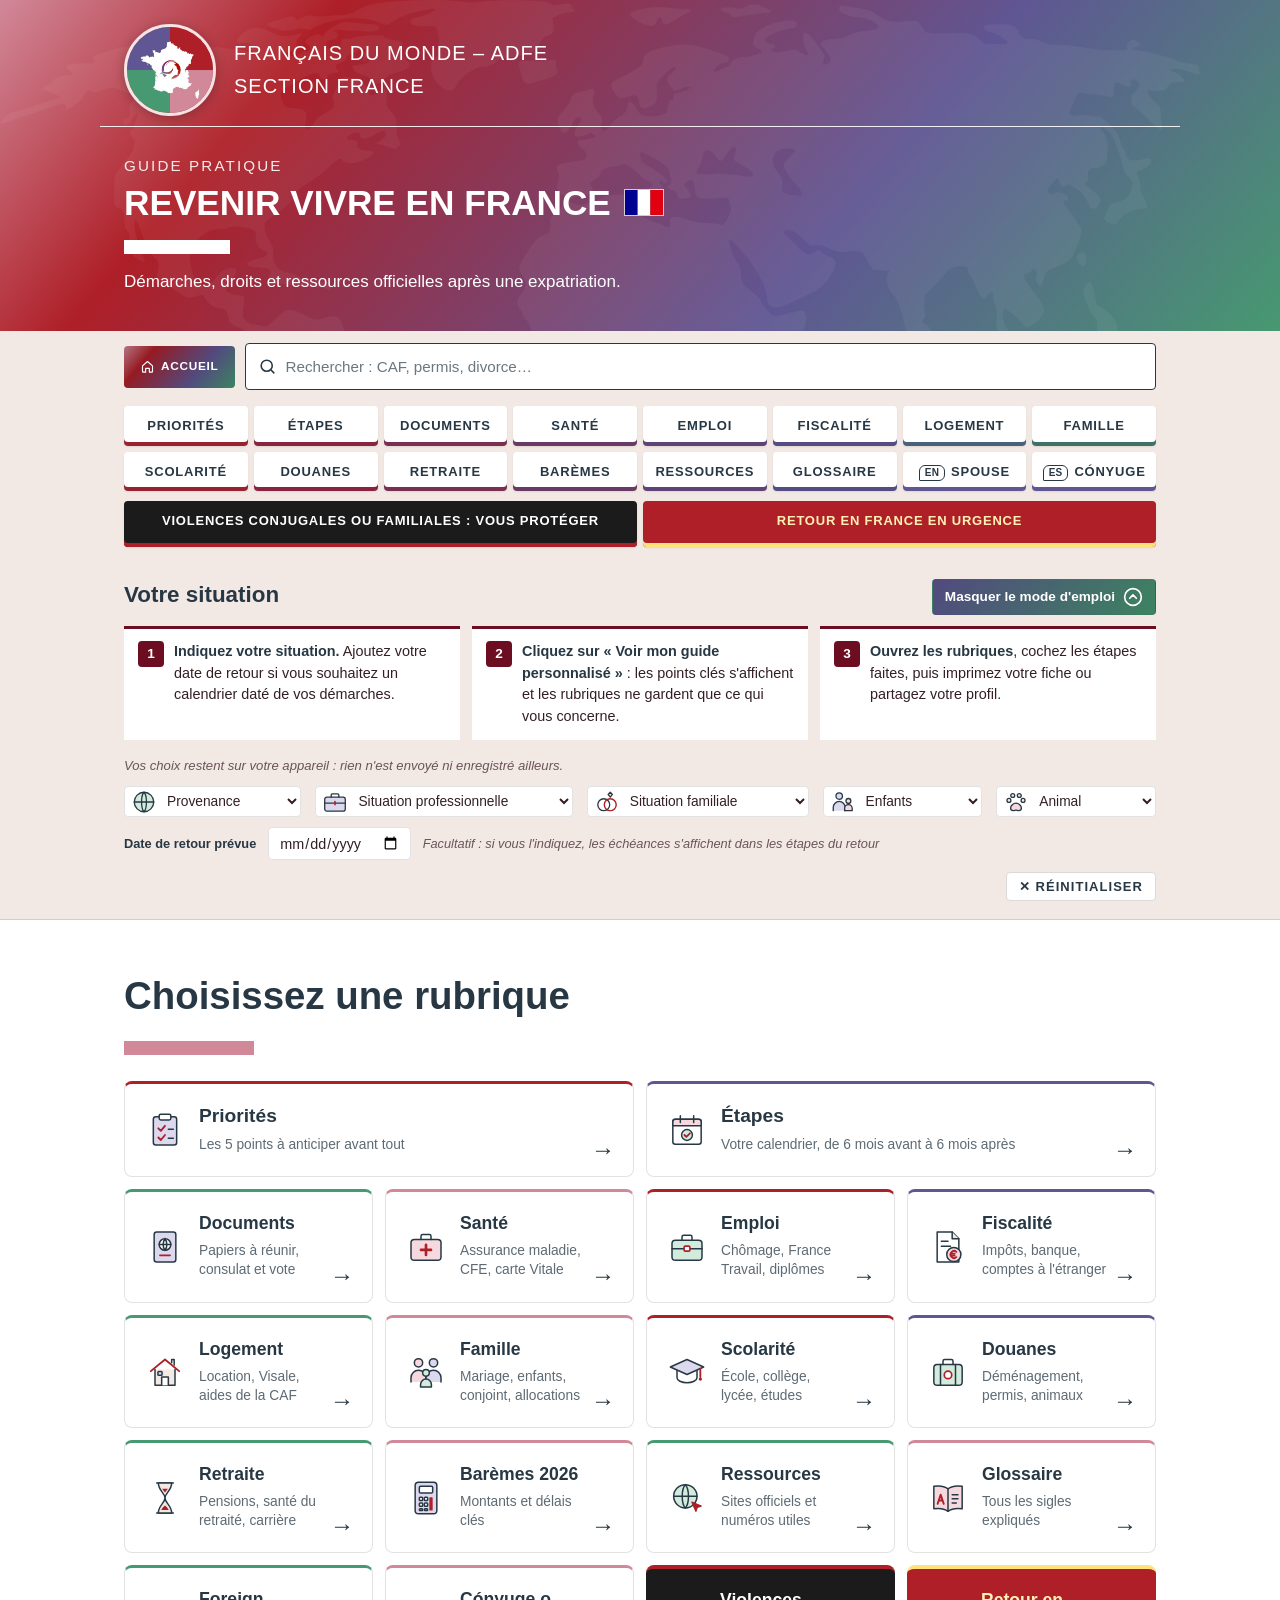
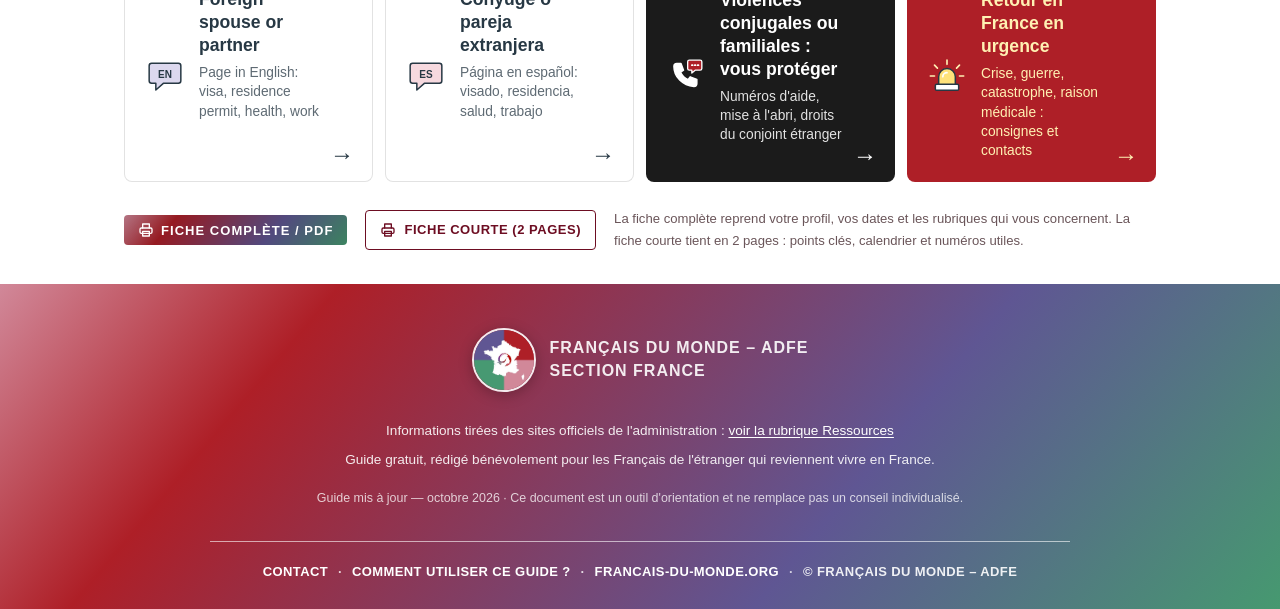
==== commit 4fbcff58: "Fiche courte (2 pages) : profil, points clés, calendrier daté, numéros utiles Second bouton à côté d" ====
--- a/index.html
+++ b/index.html
@@ -8,6 +8,7 @@
 <title>Revenir vivre en France — Guide pratique | ADFE</title>
 <meta name="description" content="Guide gratuit de la Section France de Français du monde – ADFE : démarches, droits et ressources officielles pour revenir vivre en France après une expatriation.">
 <!-- Icône d'onglet et aperçu du lien quand on le partage (messagerie, e-mail, réseaux) -->
+<link rel="canonical" href="https://wcg80.github.io/adfe-guichet-retour-france/">
 <link rel="icon" type="image/png" href="assets/logo-section-france.png">
 <link rel="apple-touch-icon" href="assets/logo-section-france.png">
 <meta property="og:type" content="website">
@@ -1967,6 +1968,44 @@
 @media screen and (min-width: 1001px) {
   body:not(.barre-compacte) .nav-inner .sommaire a.chip-violences, body:not(.barre-compacte) .nav-inner .sommaire a.chip-urgence { min-height: 46px; margin-top: 4px; }
 }
+/* Téléphone : cartes de l'accueil sur deux colonnes, trop étroites pour une flèche sans toucher le titre ;
+   la carte entière (cadre, pictogramme) suffit à montrer qu'elle s'ouvre */
+@media screen and (max-width: 700px) {
+  .accueil-tuiles .tuiles .tuile:nth-child(n) { padding-right: 12px; }
+  .accueil-tuiles .tuile::after { content: none; }
+}
+/* Fiche courte (2 pages) : bouton secondaire à côté de la fiche complète, contenu construit au moment d'imprimer */
+.fiche-courte { display: none; }
+@media screen {
+  .btn-fiche-courte {
+    display: inline-flex; align-items: center; gap: 8px; min-height: 40px; padding: 8px 14px; cursor: pointer;
+    font: inherit; font-size: 13px; font-weight: 700; text-transform: uppercase; letter-spacing: .04em;
+    background: var(--blanc); color: var(--bordeaux); border: 1.5px solid var(--bordeaux); border-radius: 4px;
+  }
+  .btn-fiche-courte svg { width: 16px; height: 16px; flex: none; }
+  .btn-fiche-courte:hover { background: var(--bordeaux); color: var(--blanc); }
+  .btn-fiche-courte:focus-visible { outline: 2px solid var(--violet); outline-offset: 2px; }
+}
+@media screen and (max-width: 700px) { .btn-fiche-courte { min-height: 44px; } }
+@media print {
+  body.impression-courte > *:not(#fiche-courte) { display: none !important; }
+  body.impression-courte #fiche-courte { display: block; }
+  .fiche-courte { font-size: 10pt; line-height: 1.4; color: #000; }
+  .fiche-courte .fc-marque { display: flex; align-items: center; gap: 6pt; margin: 0 0 8pt; font-size: 8.5pt; font-weight: 600; line-height: 1.3; color: #333; }
+  .fiche-courte .fc-marque img { width: 30pt; height: 30pt; border-radius: 50%; }
+  .fiche-courte .fiche-entete { display: block; margin-bottom: 10pt; }
+  .fiche-courte h3 { margin: 12pt 0 5pt; padding-bottom: 2pt; border-bottom: 1pt solid #999; font-size: 11pt; text-transform: uppercase; letter-spacing: .4pt; break-after: avoid; }
+  .fiche-courte .fc-points { margin: 0; padding-left: 14pt; }
+  .fiche-courte .fc-points li { margin: 0 0 4pt; break-inside: avoid; }
+  .fiche-courte .fc-etapes { list-style: none; margin: 0; padding: 0; }
+  .fiche-courte .fc-etapes li { display: grid; grid-template-columns: 14pt 1fr; gap: 4pt; margin: 0 0 5pt; break-inside: avoid; }
+  .fiche-courte .fc-case { width: 9pt; height: 9pt; margin-top: 2pt; border: 1pt solid #333; }
+  .fiche-courte .fc-vide { font-style: italic; color: #333; }
+  .fiche-courte .table-numeros { font-size: 8.5pt; }
+  .fiche-courte .table-numeros thead th { padding: 3pt 6pt 3pt 0; font-size: 7.5pt; border-bottom: 1pt solid #333; }
+  .fiche-courte .table-numeros tbody th, .fiche-courte .table-numeros td { padding: 3pt 6pt 3pt 0; }
+  .fiche-courte .fiche-lien { font-size: 8.5pt; word-break: break-all; }
+}
 </style>
 </head>
 <body>
@@ -2986,7 +3025,7 @@
     <div class="detail-body">
       <ul>
         <li><strong>Sans hébergement</strong> : appelez le <a href="tel:115">115</a>, gratuit, 24h/24, et adressez-vous au centre communal d'action sociale (CCAS) de la mairie. Lors des rapatriements organisés par l'État, l'association <strong>France Horizon</strong> peut être chargée d'accueillir et d'accompagner les personnes.</li>
-        <li><strong>Santé</strong> : les règles de la <a href="#sante">rubrique Santé</a> s'appliquent. Si vous étiez adhérent de la CFE, vos droits maladie sont maintenus jusqu'à 3 mois après votre retour définitif : prévenez-la rapidement.</li>
+        <li><strong>Santé</strong> : les règles de la <a href="#sante">rubrique Santé</a> s'appliquent. Si vous étiez adhérent de la CFE, vous pouvez, sous conditions, bénéficier de ses prestations pendant les 3 mois qui suivent votre retour : prévenez-la rapidement.</li>
         <li><strong>Soutien psychologique</strong> : une fois vos droits ouverts, le dispositif <strong>Mon soutien psy</strong> rembourse jusqu'à 12 séances par an chez un psychologue conventionné, sans passer par un médecin.</li>
         <li><strong>Enfants</strong> : l'inscription se fait à la mairie pour l'école primaire, et auprès des services de l'académie pour le collège et le lycée ; voir la <a href="#scolarite">rubrique Scolarité</a>.</li>
       </ul>
@@ -3240,8 +3279,9 @@
 </main>
 
 <div class="zone-impression">
-  <button class="btn-print" onclick="preparerFiche(); window.print()" aria-label="Imprimer ou exporter en PDF"><svg viewBox="0 0 24 24" fill="none" stroke="currentColor" stroke-width="2" stroke-linecap="round" stroke-linejoin="round" aria-hidden="true"><path d="M7 9V3h10v6"/><rect x="3" y="9" width="18" height="8" rx="2"/><path d="M7 14h10v7H7z"/></svg>Imprimer ma fiche / PDF</button>
-  <p class="note-impression">La fiche imprimée reprend votre profil, vos dates et uniquement les rubriques qui vous concernent.</p>
+  <button class="btn-print" onclick="preparerFiche(); window.print()" aria-label="Imprimer la fiche complète ou l'exporter en PDF"><svg viewBox="0 0 24 24" fill="none" stroke="currentColor" stroke-width="2" stroke-linecap="round" stroke-linejoin="round" aria-hidden="true"><path d="M7 9V3h10v6"/><rect x="3" y="9" width="18" height="8" rx="2"/><path d="M7 14h10v7H7z"/></svg>Fiche complète / PDF</button>
+  <button type="button" class="btn-fiche-courte" id="btn-fiche-courte" aria-label="Imprimer la fiche courte ou l'exporter en PDF (2 pages)"><svg viewBox="0 0 24 24" fill="none" stroke="currentColor" stroke-width="2" stroke-linecap="round" stroke-linejoin="round" aria-hidden="true"><path d="M7 9V3h10v6"/><rect x="3" y="9" width="18" height="8" rx="2"/><path d="M7 14h10v7H7z"/></svg>Fiche courte (2 pages)</button>
+  <p class="note-impression">La fiche complète reprend votre profil, vos dates et les rubriques qui vous concernent. La fiche courte tient en 2 pages : points clés, calendrier et numéros utiles.</p>
 </div>
 
 <button type="button" class="quitter-vite" id="quitter-vite"><svg viewBox="0 0 24 24" fill="none" stroke="currentColor" stroke-width="2" stroke-linecap="round" stroke-linejoin="round" aria-hidden="true"><path d="M14 4h4a2 2 0 0 1 2 2v12a2 2 0 0 1-2 2h-4"/><path d="M9 8l-4 4 4 4"/><path d="M5 12h11"/></svg>Quitter rapidement</button>
@@ -3592,6 +3632,65 @@
   encadresOuvertsPourImpression.forEach(d => d.removeAttribute('open'));
   encadresOuvertsPourImpression = [];
 });
+// Fiche courte (2 pages) : en-tête et profil de la fiche, points clés, calendrier en une phrase par étape,
+// numéros utiles et lien vers la fiche en ligne. Construite au moment d'imprimer ; jamais la rubrique Violences.
+function construireFicheCourte() {
+  preparerFiche();
+  let bloc = document.getElementById('fiche-courte');
+  if (!bloc) { bloc = document.createElement('div'); bloc.id = 'fiche-courte'; bloc.className = 'fiche-courte'; document.body.appendChild(bloc); }
+  bloc.replaceChildren();
+  const ajouter = (tag, classe, texte) => { const el = document.createElement(tag); if (classe) el.className = classe; if (texte) el.textContent = texte; return el; };
+  // Logo et nom de la Section
+  const marque = document.querySelector('.titre-page .fiche-section');
+  if (marque) bloc.appendChild(marque.cloneNode(true)).className = 'fiche-section fc-marque';
+  // En-tête de la fiche (titre, date, avertissement, profil) ; le lien en ligne passe à la fin
+  const entete = document.getElementById('fiche-entete').cloneNode(true);
+  entete.removeAttribute('id');
+  const titre = entete.querySelector('h2'); if (titre) titre.textContent = 'Ma fiche courte — Revenir vivre en France';
+  const lien = entete.querySelector('.fiche-lien'); if (lien) lien.remove();
+  bloc.appendChild(entete);
+  // Points clés
+  bloc.appendChild(ajouter('h3', '', 'Points clés pour votre profil'));
+  const points = [...document.querySelectorAll('#synthese-profil .synthese-tag')];
+  if (FILTRES.some(nom => valeurFiltre(nom)) && points.length) {
+    const ul = ajouter('ul', 'fc-points');
+    points.forEach(p => { const li = p.cloneNode(true); li.querySelectorAll('.synthese-voir').forEach(v => v.remove()); const item = ajouter('li'); item.innerHTML = li.innerHTML; ul.appendChild(item); });
+    bloc.appendChild(ul);
+  } else {
+    bloc.appendChild(ajouter('p', 'fc-vide', 'Aucun profil choisi : indiquez votre situation en haut du guide pour obtenir vos points clés.'));
+  }
+  // Calendrier : une phrase par étape, date si elle est connue, case à cocher au stylo
+  bloc.appendChild(ajouter('h3', '', 'Mon calendrier'));
+  const ol = ajouter('ul', 'fc-etapes');
+  document.querySelectorAll('#etapes-list > li').forEach(li => {
+    const label = li.querySelector('.label'); if (!label) return;
+    const nom = label.firstChild.textContent.trim();
+    const date = (label.querySelector('.date-tag')?.textContent || '').replace(/^\s*→\s*/, '').trim();
+    const texte = label.parentElement.textContent.slice(label.textContent.length).trim();
+    const phrase = (texte.match(/^.*?[.!?](\s|$)/) || [texte])[0].trim();
+    const item = ajouter('li');
+    item.appendChild(ajouter('span', 'fc-case'));
+    const corps = ajouter('span');
+    corps.appendChild(ajouter('strong', '', nom + (date ? ' — ' + date : '')));
+    corps.appendChild(document.createTextNode(' ' + phrase));
+    item.appendChild(corps); ol.appendChild(item);
+  });
+  bloc.appendChild(ol);
+  // Numéros utiles
+  const table = document.querySelector('#numeros-utiles .table-numeros');
+  if (table) { bloc.appendChild(ajouter('h3', '', 'Numéros utiles (heure de Paris)')); bloc.appendChild(table.cloneNode(true)); }
+  // Pour aller plus loin
+  bloc.appendChild(ajouter('h3', '', 'Pour aller plus loin'));
+  bloc.appendChild(ajouter('p', '', 'Le détail de chaque démarche, avec les liens officiels, est dans le guide en ligne et dans la fiche complète.'));
+  if (lien) bloc.appendChild(lien);
+}
+document.getElementById('btn-fiche-courte')?.addEventListener('click', () => {
+  construireFicheCourte();
+  document.body.classList.add('impression-courte');
+  window.print();
+});
+window.addEventListener('afterprint', () => document.body.classList.remove('impression-courte'));
+
 // « Imprimer cette rubrique » (Violences) : n'imprime que cette rubrique, tous les encadrés ouverts
 document.getElementById('imprimer-violences')?.addEventListener('click', () => {
   document.body.classList.add('impression-violences');
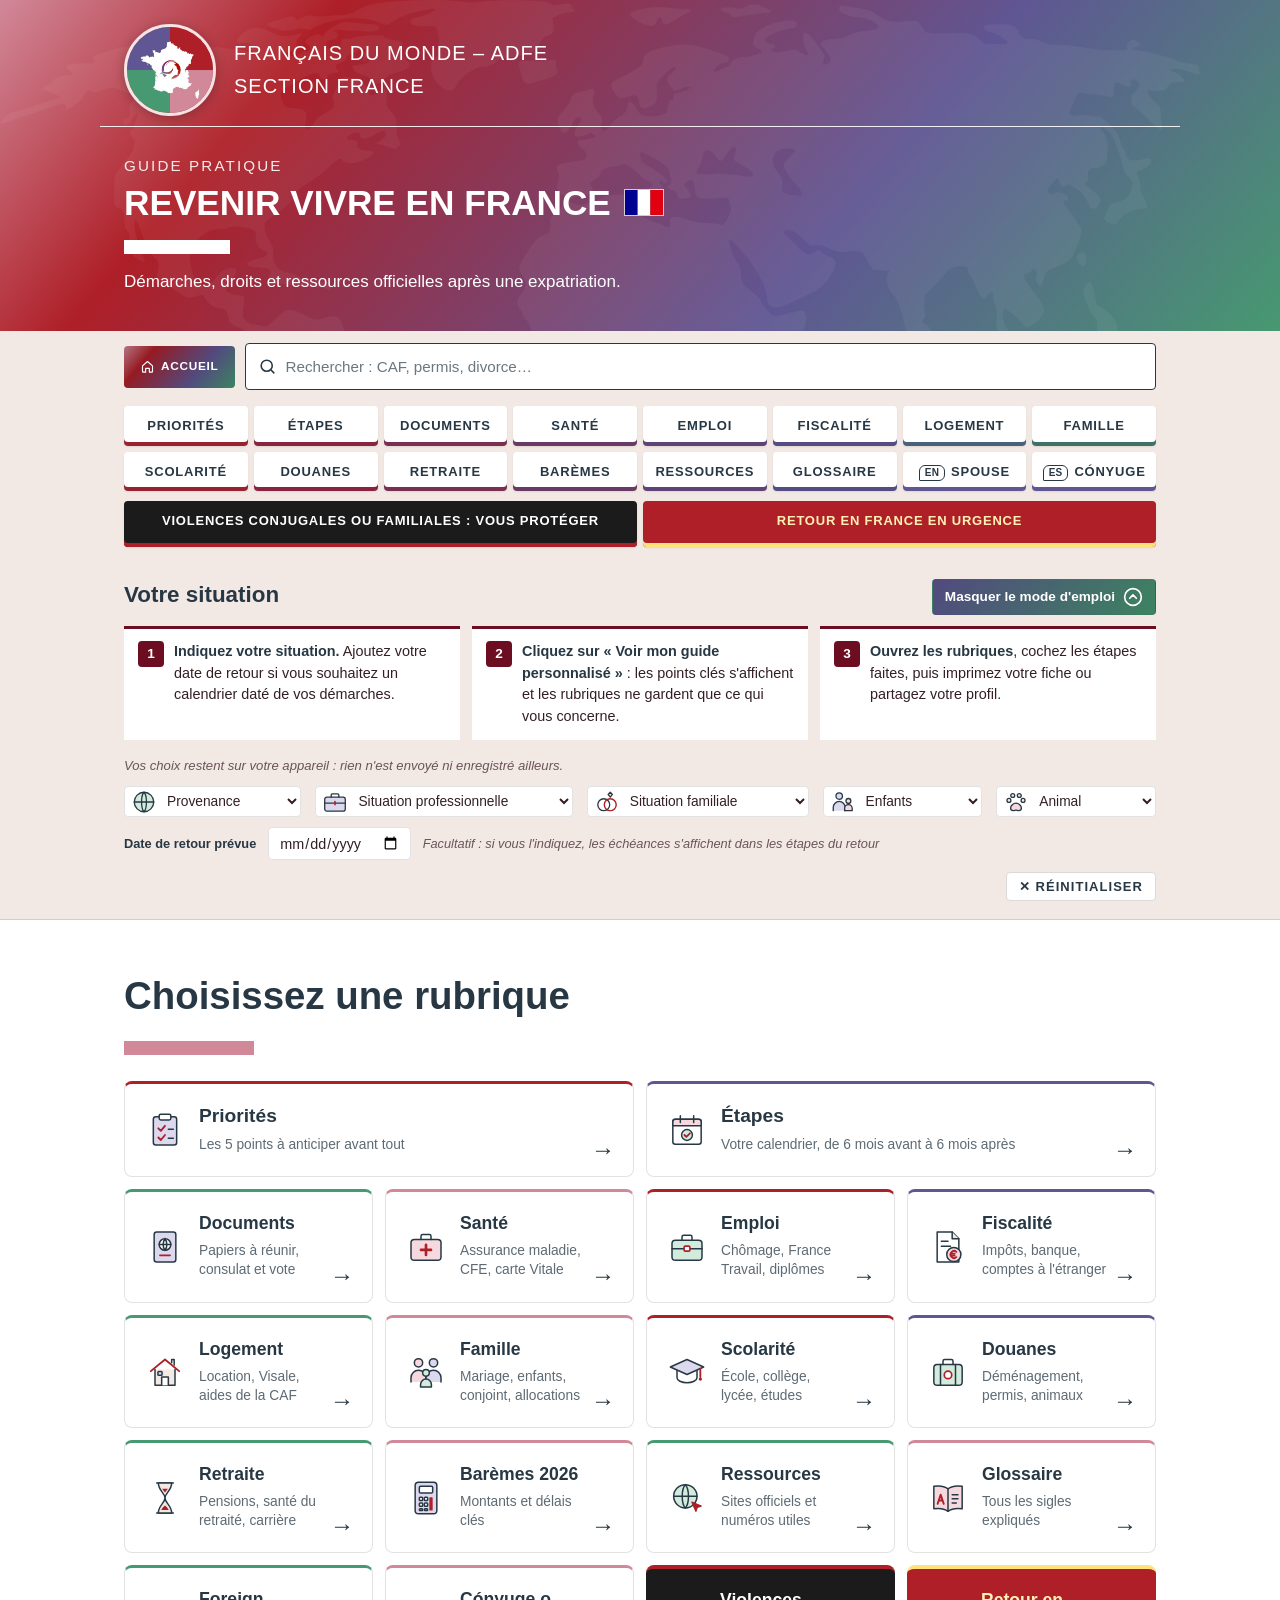
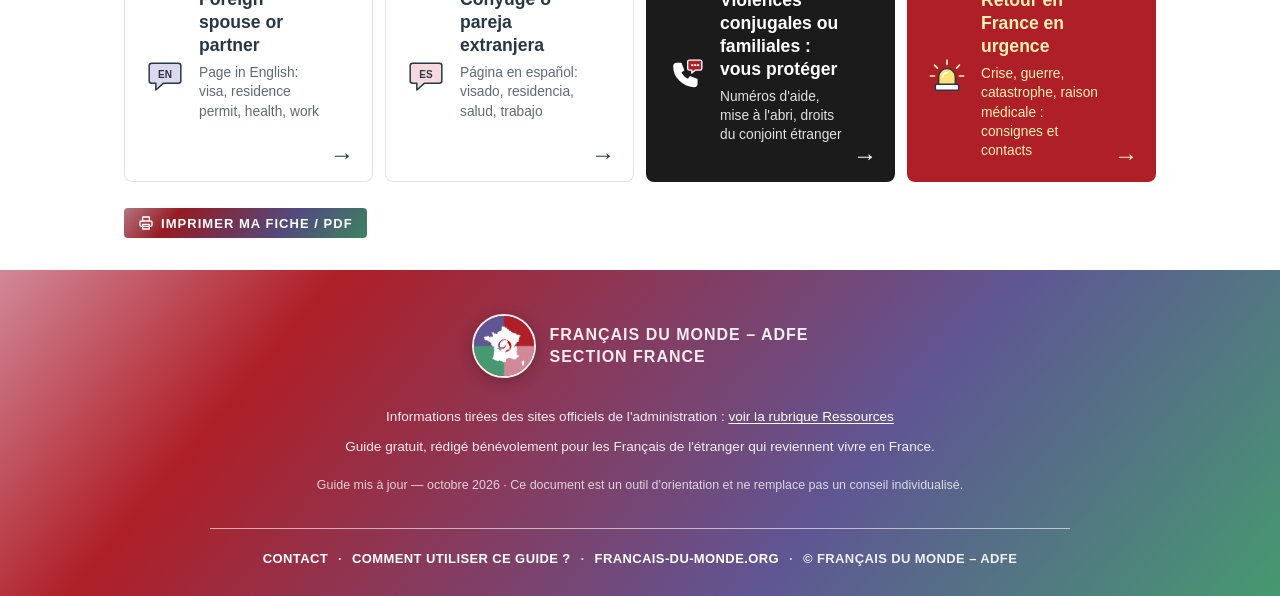
==== commit b7a8adaf: "Impression : un seul bouton « Imprimer ma fiche / PDF » qui ouvre une fenêtre de choix (fiche courte" ====
--- a/index.html
+++ b/index.html
@@ -1974,19 +1974,33 @@
   .accueil-tuiles .tuiles .tuile:nth-child(n) { padding-right: 12px; }
   .accueil-tuiles .tuile::after { content: none; }
 }
-/* Fiche courte (2 pages) : bouton secondaire à côté de la fiche complète, contenu construit au moment d'imprimer */
+/* Impression : un bouton, puis le choix entre fiche courte et fiche complète ; la fiche courte est construite au moment d'imprimer */
 .fiche-courte { display: none; }
-@media screen {
-  .btn-fiche-courte {
-    display: inline-flex; align-items: center; gap: 8px; min-height: 40px; padding: 8px 14px; cursor: pointer;
-    font: inherit; font-size: 13px; font-weight: 700; text-transform: uppercase; letter-spacing: .04em;
-    background: var(--blanc); color: var(--bordeaux); border: 1.5px solid var(--bordeaux); border-radius: 4px;
-  }
-  .btn-fiche-courte svg { width: 16px; height: 16px; flex: none; }
-  .btn-fiche-courte:hover { background: var(--bordeaux); color: var(--blanc); }
-  .btn-fiche-courte:focus-visible { outline: 2px solid var(--violet); outline-offset: 2px; }
-}
-@media screen and (max-width: 700px) { .btn-fiche-courte { min-height: 44px; } }
+.choix-impression {
+  margin: auto; max-height: calc(100vh - 32px); overflow: auto;
+  width: min(560px, calc(100vw - 32px)); padding: 24px; border: 0; border-radius: 8px;
+  background: var(--blanc); color: var(--texte); box-shadow: 0 12px 40px rgba(0,0,0,.3);
+}
+.choix-impression::backdrop { background: rgba(27,27,27,.55); }
+.choix-impression h2 { margin: 0 0 4px; font-size: 1.25rem; color: var(--ardoise); }
+.choix-intro { margin: 0 0 16px; font-size: .9rem; color: var(--texte-doux); }
+.choix-fiches { display: grid; grid-template-columns: repeat(2, minmax(0, 1fr)); gap: 12px; }
+.choix-fiche {
+  display: flex; flex-direction: column; gap: 4px; padding: 14px 16px; text-align: left; cursor: pointer; font: inherit;
+  background: var(--blanc); color: var(--texte); border: 1.5px solid var(--filet); border-radius: 8px;
+}
+.choix-fiche strong { color: var(--bordeaux); font-size: 16px; }
+.choix-fiche .choix-pages { font-size: 13px; font-weight: 700; color: var(--ardoise); }
+.choix-fiche span { font-size: 13px; color: var(--texte-doux); line-height: 1.45; }
+.choix-fiche:hover { border-color: var(--bordeaux); background: var(--rouge-clair); }
+.choix-fiche:focus-visible, .choix-annuler:focus-visible { outline: 2px solid var(--violet); outline-offset: 2px; }
+.choix-annuler {
+  display: block; margin: 16px 0 0 auto; min-height: 40px; padding: 8px 16px; cursor: pointer; font: inherit; font-size: 13px; font-weight: 700;
+  text-transform: uppercase; letter-spacing: .04em; background: var(--blanc); color: var(--ardoise); border: 1.5px solid var(--filet); border-radius: 4px;
+}
+.choix-annuler:hover { border-color: var(--ardoise); }
+@media (max-width: 700px) { .choix-fiches { grid-template-columns: 1fr; } .choix-annuler { min-height: 44px; } }
+@media print { .choix-impression { display: none !important; } }
 @media print {
   body.impression-courte > *:not(#fiche-courte) { display: none !important; }
   body.impression-courte #fiche-courte { display: block; }
@@ -3279,9 +3293,16 @@
 </main>
 
 <div class="zone-impression">
-  <button class="btn-print" onclick="preparerFiche(); window.print()" aria-label="Imprimer la fiche complète ou l'exporter en PDF"><svg viewBox="0 0 24 24" fill="none" stroke="currentColor" stroke-width="2" stroke-linecap="round" stroke-linejoin="round" aria-hidden="true"><path d="M7 9V3h10v6"/><rect x="3" y="9" width="18" height="8" rx="2"/><path d="M7 14h10v7H7z"/></svg>Fiche complète / PDF</button>
-  <button type="button" class="btn-fiche-courte" id="btn-fiche-courte" aria-label="Imprimer la fiche courte ou l'exporter en PDF (2 pages)"><svg viewBox="0 0 24 24" fill="none" stroke="currentColor" stroke-width="2" stroke-linecap="round" stroke-linejoin="round" aria-hidden="true"><path d="M7 9V3h10v6"/><rect x="3" y="9" width="18" height="8" rx="2"/><path d="M7 14h10v7H7z"/></svg>Fiche courte (2 pages)</button>
-  <p class="note-impression">La fiche complète reprend votre profil, vos dates et les rubriques qui vous concernent. La fiche courte tient en 2 pages : points clés, calendrier et numéros utiles.</p>
+  <button type="button" class="btn-print" id="btn-imprimer" aria-haspopup="dialog" aria-controls="choix-impression"><svg viewBox="0 0 24 24" fill="none" stroke="currentColor" stroke-width="2" stroke-linecap="round" stroke-linejoin="round" aria-hidden="true"><path d="M7 9V3h10v6"/><rect x="3" y="9" width="18" height="8" rx="2"/><path d="M7 14h10v7H7z"/></svg>Imprimer ma fiche / PDF</button>
+  <dialog class="choix-impression" id="choix-impression" aria-labelledby="choix-impression-titre">
+    <h2 id="choix-impression-titre">Quelle fiche voulez-vous imprimer ?</h2>
+    <p class="choix-intro">Les deux reprennent votre profil et vos dates.</p>
+    <div class="choix-fiches">
+      <button type="button" class="choix-fiche" id="btn-fiche-courte"><strong>Fiche courte</strong><span class="choix-pages">2 pages</span><span>Profil, points clés, calendrier daté et numéros utiles. Idéale pour un rendez-vous.</span></button>
+      <button type="button" class="choix-fiche" id="btn-fiche-complete"><strong>Fiche complète</strong><span class="choix-pages">Une vingtaine de pages</span><span>Tout le détail des rubriques qui vous concernent, avec les liens officiels.</span></button>
+    </div>
+    <button type="button" class="choix-annuler" id="choix-annuler">Annuler</button>
+  </dialog>
 </div>
 
 <button type="button" class="quitter-vite" id="quitter-vite"><svg viewBox="0 0 24 24" fill="none" stroke="currentColor" stroke-width="2" stroke-linecap="round" stroke-linejoin="round" aria-hidden="true"><path d="M14 4h4a2 2 0 0 1 2 2v12a2 2 0 0 1-2 2h-4"/><path d="M9 8l-4 4 4 4"/><path d="M5 12h11"/></svg>Quitter rapidement</button>
@@ -3684,7 +3705,16 @@
   bloc.appendChild(ajouter('p', '', 'Le détail de chaque démarche, avec les liens officiels, est dans le guide en ligne et dans la fiche complète.'));
   if (lien) bloc.appendChild(lien);
 }
+// Un seul bouton « Imprimer ma fiche » : une fenêtre propose la fiche courte ou la fiche complète
+const btnImprimer = document.getElementById('btn-imprimer');
+const choixImpression = document.getElementById('choix-impression');
+btnImprimer?.addEventListener('click', () => choixImpression.showModal());
+document.getElementById('choix-annuler')?.addEventListener('click', () => choixImpression.close());
+// Un clic sur le fond assombri, hors de la fenêtre, la referme aussi
+choixImpression?.addEventListener('click', e => { if (e.target === choixImpression) choixImpression.close(); });
+document.getElementById('btn-fiche-complete')?.addEventListener('click', () => { choixImpression.close(); preparerFiche(); window.print(); });
 document.getElementById('btn-fiche-courte')?.addEventListener('click', () => {
+  choixImpression?.close();
   construireFicheCourte();
   document.body.classList.add('impression-courte');
   window.print();
